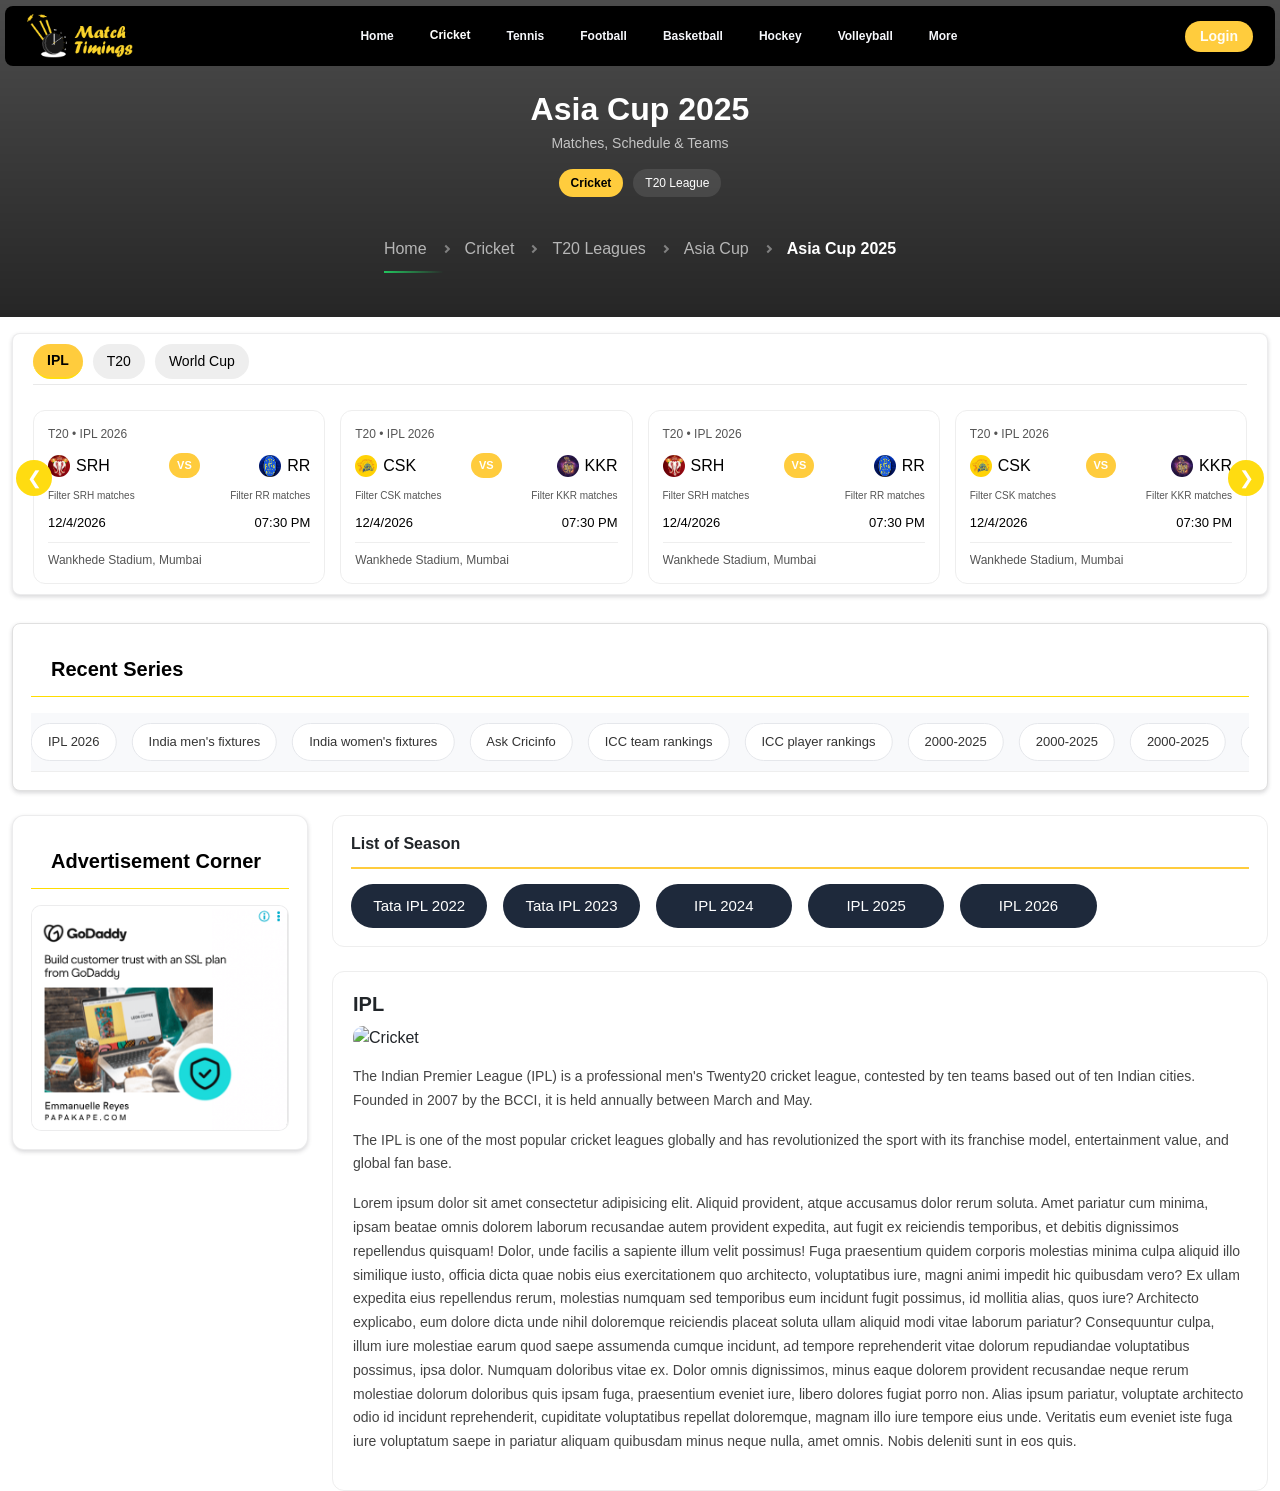
==== details.html @ 75e4ad03 "fixes" ====
<!DOCTYPE html>
<html lang="en">

<head>
    <meta charset="UTF-8">
    <meta name="viewport" content="width=device-width, initial-scale=1.0">
    <link rel="stylesheet" href="./style/style.css">
    <link rel="stylesheet" href="./style/details.css">
    <link rel="stylesheet" href="https://cdn.jsdelivr.net/npm/bootstrap@5.3.3/dist/css/bootstrap.min.css">
    <link rel="stylesheet" href="https://cdn.jsdelivr.net/npm/swiper@11/swiper-bundle.min.css" />
    <title>matchtimming Details</title>

</head>

<body>
    <header class="site-header">
        <div class="nav-wrap">
            <a href="./index.html" class="brand" aria-label="Match Timings home">
                <img src="./assets/mt_logo.png" alt="Match Timings logo" class="brand-logo">
            </a>

            <nav class="main-nav" aria-label="Primary navigation">
                <div class="nav-shell">
                    <ul class="nav-links" id="navLinks">
                        <li><a href="./index.html"><button class="nav-item" data-menu="">Home</button></a></li>

                        <li><button class="nav-item active-default" data-menu="cricket">Cricket</button></li>
                        <li><button class="nav-item" data-menu="tennis">Tennis</button></li>
                        <li><button class="nav-item" data-menu="football">Football</button></li>
                        <li><button class="nav-item" data-menu="basketball">Basketball</button></li>
                        <li><button class="nav-item" data-menu="hockey">Hockey</button></li>
                        <li><button class="nav-item" data-menu="volleyball">Volleyball</button></li>
                        <li><button class="nav-item" data-menu="more">More</button></li>
                    </ul>
                    <span class="nav-highlight" id="navHighlight" aria-hidden="true"></span>
                </div>
            </nav>

            <div class="nav-actions">

                <a href="login.html">
                    <button class="login-link">
                        Login
                    </button>
                </a>
            </div>
        </div>

        <div class="mega-menu" id="megaMenu" aria-hidden="true">
            <div class="mega-menu-inner" id="megaContent"></div>
        </div>
    </header>
    <main>
        <section class="breadcrumb-hero">
            <div class="breadcrumb-overlay"></div>

            <div class="container">
                <div class="breadcrumb-content">



                    <div class="breadcrumb-title-wrap">
                        <h1 class="page-title"> Asia Cup 2025</h1>
                        <p class="page-subtitle"> Matches, Schedule & Teams</p>

                        <div class="breadcrumb-tags">
                            <span class="tag live">Cricket</span>
                            <span class="tag">T20 League</span>
                        </div>
                    </div>
                    <nav class="breadcrumb modern-breadcrumb">
                        <a href="#">Home</a>
                        <span class="divider"></span>

                        <a href="#">Cricket</a>
                        <span class="divider"></span>

                        <a href="#">T20 Leagues</a>
                        <span class="divider"></span>

                        <a href="#">Asia Cup</a>
                        <span class="divider"></span>

                        <span class="active">Asia Cup 2025</span>
                    </nav>

                </div>
            </div>
        </section>
        <section class="matches-tab mt-3">
            <div class="container">
                <div class="match-widget position-relative">

                    <!-- Tabs -->
                    <div class="mw-tabs">
                        <button class="mw-tab active" data-tab="ipl">IPL</button>
                        <button class="mw-tab" data-tab="t20">T20</button>
                        <button class="mw-tab" data-tab="wc">World Cup</button>
                    </div>

                    <!-- ================= IPL ================= -->
                    <div class="mw-content active" id="ipl">

                        <div class="mw-nav">
                            <button class="mw-btn mw-prev">&#10094;</button>
                            <button class="mw-btn mw-next">&#10095;</button>
                        </div>

                        <div class="mw-cards swiper">
                            <div class="swiper-wrapper">

                                <!-- CARD -->
                                <div class="mw-card swiper-slide">
                                    <div class="mw-head">T20 • IPL 2026</div>

                                    <div class="mw-teams">
                                        <div class="mw-team">
                                            <img src="./assets/lsg.jpg">
                                            <span>SRH</span>
                                        </div>

                                        <div class="mw-vs">VS</div>

                                        <div class="mw-team">
                                            <img src="./assets/rr.jpg">
                                            <span>RR</span>
                                        </div>
                                    </div>

                                    <div class="filter-matches">
                                        <a>Filter SRH matches </a>
                                        <a>Filter RR matches </a>
                                    </div>

                                    <div class="mw-time">
                                        <span>12/4/2026</span>
                                        <span>07:30 PM</span>
                                    </div>

                                    <div class="mw-footer">
                                        <span class="stadium-name">Wankhede Stadium, Mumbai</span>
                                    </div>
                                </div>

                                <!-- COPY ALL YOUR OTHER CARDS SAME WAY -->
                                <!-- JUST ADD swiper-slide class -->

                                <!-- Example -->
                                <div class="mw-card swiper-slide">
                                    <div class="mw-head">T20 • IPL 2026</div>

                                    <div class="mw-teams">
                                        <div class="mw-team">
                                            <img src="./assets/csk.jpg">
                                            <span>CSK</span>
                                        </div>
                                        <div class="mw-vs">VS</div>
                                        <div class="mw-team">
                                            <img src="./assets/kkr.jpg">
                                            <span>KKR</span>
                                        </div>
                                    </div>

                                    <div class="filter-matches">
                                        <a>Filter CSK matches </a>
                                        <a>Filter KKR matches </a>
                                    </div>

                                    <div class="mw-time">
                                        <span>12/4/2026</span>
                                        <span>07:30 PM</span>
                                    </div>

                                    <div class="mw-footer">
                                        <span class="stadium-name">Wankhede Stadium, Mumbai</span>
                                    </div>
                                </div>
                                <div class="mw-card swiper-slide">
                                    <div class="mw-head">T20 • IPL 2026</div>

                                    <div class="mw-teams">
                                        <div class="mw-team">
                                            <img src="./assets/lsg.jpg">
                                            <span>SRH</span>
                                        </div>

                                        <!-- ✅ NEW VS LOGO -->
                                        <div class="mw-vs">VS</div>

                                        <div class="mw-team">
                                            <img src="./assets/rr.jpg">
                                            <span>RR</span>
                                        </div>
                                    </div>

                                    <div class="filter-matches">
                                        <a>Filter SRH matches </a>
                                        <a>Filter RR matches </a>
                                    </div>
                                    <div class="mw-time">
                                        <span>12/4/2026</span>
                                        <span>07:30 PM</span>
                                    </div>

                                    <!-- ✅ NEW FOOTER -->
                                    <div class="mw-footer">
                                        <span class="stadium-name">Wankhede Stadium, Mumbai</span>
                                    </div>
                                </div>

                                <div class="mw-card swiper-slide">
                                    <div class="mw-head">T20 • IPL 2026</div>

                                    <div class="mw-teams">
                                        <div class="mw-team">
                                            <img src="./assets/csk.jpg">
                                            <span>CSK</span>
                                        </div>
                                        <div class="mw-vs">VS</div>
                                        <div class="mw-team">
                                            <img src="./assets/kkr.jpg">
                                            <span>KKR</span>
                                        </div>
                                    </div>
                                    <div class="filter-matches">
                                        <a>Filter CSK matches </a>
                                        <a>Filter KKR matches </a>
                                    </div>
                                    <div class="mw-time"><span>12/4/2026</span> <span>07:30 PM</span></div>

                                    <div class="mw-footer">
                                        <span class="stadium-name">Wankhede Stadium, Mumbai</span>
                                    </div>

                                </div>

                                <div class="mw-card swiper-slide">
                                    <div class="mw-head">T20 • IPL 2026</div>

                                    <div class="mw-teams">
                                        <div class="mw-team">
                                            <img src="./assets/lsg.jpg">
                                            <span>LSG</span>
                                        </div>
                                        <div class="mw-vs">VS</div>
                                        <div class="mw-team">
                                            <img src="./assets/gt.jpg">
                                            <span>GT</span>
                                        </div>
                                    </div>
                                    <div class="filter-matches">
                                        <a>Filter LSG matches </a>
                                        <a>Filter GT matches </a>
                                    </div>
                                    <div class="mw-time"><span>12/4/2026</span> <span>07:30 PM</span></div>

                                    <div class="mw-footer">
                                        <span class="stadium-name">Wankhede Stadium, Mumbai</span>
                                    </div>


                                </div>

                                <div class="mw-card swiper-slide">
                                    <div class="mw-head">T20 • IPL 2026</div>

                                    <div class="mw-teams">
                                        <div class="mw-team">
                                            <img src="./assets/csk.jpg">
                                            <span>CSK</span>
                                        </div>
                                        <div class="mw-vs">VS</div>
                                        <div class="mw-team">
                                            <img src="./assets/kkr.jpg">
                                            <span>KKR</span>
                                        </div>
                                    </div>
                                    <div class="filter-matches">
                                        <a>Filter CSK matches </a>
                                        <a>Filter KKR matches </a>
                                    </div>
                                    <div class="mw-time"><span>12/4/2026</span> <span>07:30 PM</span></div>

                                    <div class="mw-footer">
                                        <span class="stadium-name">Wankhede Stadium, Mumbai</span>
                                    </div>
                                </div>
                                <div class="mw-card swiper-slide">
                                    <div class="mw-head">T20 • IPL 2026</div>

                                    <div class="mw-teams">
                                        <div class="mw-team">
                                            <img src="./assets/lsg.jpg">
                                            <span>SRH</span>
                                        </div>
                                        <div class="mw-vs">VS</div>
                                        <div class="mw-team">
                                            <img src="./assets/rr.jpg">
                                            <span>RR</span>
                                        </div>
                                    </div>
                                    <div class="filter-matches">
                                        <a>Filter SRH matches </a>
                                        <a>Filter RR matches </a>
                                    </div>
                                    <div class="mw-time"><span>12/4/2026</span> <span>07:30 PM</span></div>

                                    <div class="mw-footer">
                                        <span class="stadium-name">Wankhede Stadium, Mumbai</span>
                                    </div>
                                </div>
                                <div class="mw-card swiper-slide">
                                    <div class="mw-head">T20 • IPL 2026</div>

                                    <div class="mw-teams">
                                        <div class="mw-team">
                                            <img src="./assets/csk.jpg">
                                            <span>CSK</span>
                                        </div>
                                        <div class="mw-vs">VS</div>
                                        <div class="mw-team">
                                            <img src="./assets/kkr.jpg">
                                            <span>KKR</span>
                                        </div>
                                    </div>
                                    <div class="filter-matches">
                                        <a>Filter CSK matches </a>
                                        <a>Filter KKR matches </a>
                                    </div>
                                    <div class="mw-time"><span>12/4/2026</span> <span>07:30 PM</span></div>
                                    <div class="mw-footer">
                                        <span class="stadium-name">Wankhede Stadium, Mumbai</span>
                                    </div>

                                </div>
                                <div class="mw-card swiper-slide">
                                    <div class="mw-head">T20 • IPL 2026</div>

                                    <div class="mw-teams">
                                        <div class="mw-team">
                                            <img src="./assets/lsg.jpg">
                                            <span>SRH</span>
                                        </div>
                                        <div class="mw-vs">VS</div>
                                        <div class="mw-team">
                                            <img src="./assets/rr.jpg">
                                            <span>RR</span>
                                        </div>
                                    </div>
                                    <div class="filter-matches">
                                        <a>Filter SRH matches </a>
                                        <a>Filter RR matches </a>
                                    </div>
                                    <div class="mw-time"><span>12/4/2026</span> <span>07:30 PM</span></div>
                                    <div class="mw-footer">
                                        <span class="stadium-name">Wankhede Stadium, Mumbai</span>
                                    </div>

                                </div>

                            </div>
                        </div>
                    </div>

                    <!-- ================= T20 ================= -->
                    <div class="mw-content" id="t20">
                        <div class="mw-nav">
                            <button class="mw-btn mw-prev">&#10094;</button>
                            <button class="mw-btn mw-next">&#10095;</button>
                        </div>

                        <div class="mw-cards  swiper">
                            <div class="swiper-wrapper">
                                <div class="mw-card swiper-slide">
                                    <div class="mw-head">T20 • IPL 2026</div>

                                    <div class="mw-teams">
                                        <div class="mw-team">
                                            <img src="./assets/csk.jpg">
                                            <span>CSK</span>
                                        </div>
                                        <div class="mw-vs">VS</div>
                                        <div class="mw-team">
                                            <img src="./assets/kkr.jpg">
                                            <span>KKR</span>
                                        </div>
                                    </div>

                                    <div class="filter-matches">
                                        <a>Filter CSK matches </a>
                                        <a>Filter KKR matches </a>
                                    </div>

                                    <div class="mw-time">
                                        <span>12/4/2026</span>
                                        <span>07:30 PM</span>
                                    </div>

                                    <div class="mw-footer">
                                        <span class="stadium-name">Wankhede Stadium, Mumbai</span>
                                    </div>
                                </div>
                                <div class="mw-card swiper-slide">
                                    <div class="mw-head">T20 • IPL 2026</div>

                                    <div class="mw-teams">
                                        <div class="mw-team">
                                            <img src="./assets/lsg.jpg">
                                            <span>SRH</span>
                                        </div>

                                        <!-- ✅ NEW VS LOGO -->
                                        <div class="mw-vs">VS</div>

                                        <div class="mw-team">
                                            <img src="./assets/rr.jpg">
                                            <span>RR</span>
                                        </div>
                                    </div>

                                    <div class="filter-matches">
                                        <a>Filter SRH matches </a>
                                        <a>Filter RR matches </a>
                                    </div>
                                    <div class="mw-time">
                                        <span>12/4/2026</span>
                                        <span>07:30 PM</span>
                                    </div>

                                    <!-- ✅ NEW FOOTER -->
                                    <div class="mw-footer">
                                        <span class="stadium-name">Wankhede Stadium, Mumbai</span>
                                    </div>
                                </div>

                                <div class="mw-card swiper-slide">
                                    <div class="mw-head">T20 • IPL 2026</div>

                                    <div class="mw-teams">
                                        <div class="mw-team">
                                            <img src="./assets/csk.jpg">
                                            <span>CSK</span>
                                        </div>
                                        <div class="mw-vs">VS</div>
                                        <div class="mw-team">
                                            <img src="./assets/kkr.jpg">
                                            <span>KKR</span>
                                        </div>
                                    </div>
                                    <div class="filter-matches">
                                        <a>Filter CSK matches </a>
                                        <a>Filter KKR matches </a>
                                    </div>
                                    <div class="mw-time"><span>12/4/2026</span> <span>07:30 PM</span></div>

                                    <div class="mw-footer">
                                        <span class="stadium-name">Wankhede Stadium, Mumbai</span>
                                    </div>

                                </div>

                                <div class="mw-card swiper-slide">
                                    <div class="mw-head">T20 • IPL 2026</div>

                                    <div class="mw-teams">
                                        <div class="mw-team">
                                            <img src="./assets/lsg.jpg">
                                            <span>LSG</span>
                                        </div>
                                        <div class="mw-vs">VS</div>
                                        <div class="mw-team">
                                            <img src="./assets/gt.jpg">
                                            <span>GT</span>
                                        </div>
                                    </div>
                                    <div class="filter-matches">
                                        <a>Filter LSG matches </a>
                                        <a>Filter GT matches </a>
                                    </div>
                                    <div class="mw-time"><span>12/4/2026</span> <span>07:30 PM</span></div>

                                    <div class="mw-footer">
                                        <span class="stadium-name">Wankhede Stadium, Mumbai</span>
                                    </div>


                                </div>

                                <div class="mw-card swiper-slide">
                                    <div class="mw-head">T20 • IPL 2026</div>

                                    <div class="mw-teams">
                                        <div class="mw-team">
                                            <img src="./assets/csk.jpg">
                                            <span>CSK</span>
                                        </div>
                                        <div class="mw-vs">VS</div>
                                        <div class="mw-team">
                                            <img src="./assets/kkr.jpg">
                                            <span>KKR</span>
                                        </div>
                                    </div>
                                    <div class="filter-matches">
                                        <a>Filter CSK matches </a>
                                        <a>Filter KKR matches </a>
                                    </div>
                                    <div class="mw-time"><span>12/4/2026</span> <span>07:30 PM</span></div>

                                    <div class="mw-footer">
                                        <span class="stadium-name">Wankhede Stadium, Mumbai</span>
                                    </div>
                                </div>
                                <div class="mw-card swiper-slide">
                                    <div class="mw-head">T20 • IPL 2026</div>

                                    <div class="mw-teams">
                                        <div class="mw-team">
                                            <img src="./assets/lsg.jpg">
                                            <span>SRH</span>
                                        </div>
                                        <div class="mw-vs">VS</div>
                                        <div class="mw-team">
                                            <img src="./assets/rr.jpg">
                                            <span>RR</span>
                                        </div>
                                    </div>
                                    <div class="filter-matches">
                                        <a>Filter SRH matches </a>
                                        <a>Filter RR matches </a>
                                    </div>
                                    <div class="mw-time"><span>12/4/2026</span> <span>07:30 PM</span></div>

                                    <div class="mw-footer">
                                        <span class="stadium-name">Wankhede Stadium, Mumbai</span>
                                    </div>
                                </div>
                                <div class="mw-card swiper-slide">
                                    <div class="mw-head">T20 • IPL 2026</div>

                                    <div class="mw-teams">
                                        <div class="mw-team">
                                            <img src="./assets/csk.jpg">
                                            <span>CSK</span>
                                        </div>
                                        <div class="mw-vs">VS</div>
                                        <div class="mw-team">
                                            <img src="./assets/kkr.jpg">
                                            <span>KKR</span>
                                        </div>
                                    </div>
                                    <div class="filter-matches">
                                        <a>Filter CSK matches </a>
                                        <a>Filter KKR matches </a>
                                    </div>
                                    <div class="mw-time"><span>12/4/2026</span> <span>07:30 PM</span></div>
                                    <div class="mw-footer">
                                        <span class="stadium-name">Wankhede Stadium, Mumbai</span>
                                    </div>

                                </div>
                                <div class="mw-card swiper-slide">
                                    <div class="mw-head">T20 • IPL 2026</div>

                                    <div class="mw-teams">
                                        <div class="mw-team">
                                            <img src="./assets/lsg.jpg">
                                            <span>SRH</span>
                                        </div>
                                        <div class="mw-vs">VS</div>
                                        <div class="mw-team">
                                            <img src="./assets/rr.jpg">
                                            <span>RR</span>
                                        </div>
                                    </div>
                                    <div class="filter-matches">
                                        <a>Filter SRH matches </a>
                                        <a>Filter RR matches </a>
                                    </div>
                                    <div class="mw-time"><span>12/4/2026</span> <span>07:30 PM</span></div>
                                    <div class="mw-footer">
                                        <span class="stadium-name">Wankhede Stadium, Mumbai</span>
                                    </div>

                                </div>

                            </div>

                        </div>
                    </div>

                    <!-- ================= WORLD CUP ================= -->
                    <div class="mw-content" id="wc">
                        <div class="mw-nav">
                            <button class="mw-btn mw-prev">&#10094;</button>
                            <button class="mw-btn mw-next">&#10095;</button>
                        </div>

                        <div class="mw-cards swiper">
                            <div class="swiper-wrapper">
                                <div class="mw-card swiper-slide">
                                    <div class="mw-head">T20 • IPL 2026</div>

                                    <div class="mw-teams">
                                        <div class="mw-team">
                                            <img src="./assets/csk.jpg">
                                            <span>CSK</span>
                                        </div>
                                        <div class="mw-vs">VS</div>
                                        <div class="mw-team">
                                            <img src="./assets/kkr.jpg">
                                            <span>KKR</span>
                                        </div>
                                    </div>

                                    <div class="filter-matches">
                                        <a>Filter CSK matches </a>
                                        <a>Filter KKR matches </a>
                                    </div>

                                    <div class="mw-time">
                                        <span>12/4/2026</span>
                                        <span>07:30 PM</span>
                                    </div>

                                    <div class="mw-footer">
                                        <span class="stadium-name">Wankhede Stadium, Mumbai</span>
                                    </div>
                                </div>
                                <div class="mw-card swiper-slide">
                                    <div class="mw-head">T20 • IPL 2026</div>

                                    <div class="mw-teams">
                                        <div class="mw-team">
                                            <img src="./assets/lsg.jpg">
                                            <span>SRH</span>
                                        </div>

                                        <!-- ✅ NEW VS LOGO -->
                                        <div class="mw-vs">VS</div>

                                        <div class="mw-team">
                                            <img src="./assets/rr.jpg">
                                            <span>RR</span>
                                        </div>
                                    </div>

                                    <div class="filter-matches">
                                        <a>Filter SRH matches </a>
                                        <a>Filter RR matches </a>
                                    </div>
                                    <div class="mw-time">
                                        <span>12/4/2026</span>
                                        <span>07:30 PM</span>
                                    </div>

                                    <!-- ✅ NEW FOOTER -->
                                    <div class="mw-footer">
                                        <span class="stadium-name">Wankhede Stadium, Mumbai</span>
                                    </div>
                                </div>

                                <div class="mw-card swiper-slide">
                                    <div class="mw-head">T20 • IPL 2026</div>

                                    <div class="mw-teams">
                                        <div class="mw-team">
                                            <img src="./assets/csk.jpg">
                                            <span>CSK</span>
                                        </div>
                                        <div class="mw-vs">VS</div>
                                        <div class="mw-team">
                                            <img src="./assets/kkr.jpg">
                                            <span>KKR</span>
                                        </div>
                                    </div>
                                    <div class="filter-matches">
                                        <a>Filter CSK matches </a>
                                        <a>Filter KKR matches </a>
                                    </div>
                                    <div class="mw-time"><span>12/4/2026</span> <span>07:30 PM</span></div>

                                    <div class="mw-footer">
                                        <span class="stadium-name">Wankhede Stadium, Mumbai</span>
                                    </div>

                                </div>

                                <div class="mw-card swiper-slide">
                                    <div class="mw-head">T20 • IPL 2026</div>

                                    <div class="mw-teams">
                                        <div class="mw-team">
                                            <img src="./assets/lsg.jpg">
                                            <span>LSG</span>
                                        </div>
                                        <div class="mw-vs">VS</div>
                                        <div class="mw-team">
                                            <img src="./assets/gt.jpg">
                                            <span>GT</span>
                                        </div>
                                    </div>
                                    <div class="filter-matches">
                                        <a>Filter LSG matches </a>
                                        <a>Filter GT matches </a>
                                    </div>
                                    <div class="mw-time"><span>12/4/2026</span> <span>07:30 PM</span></div>

                                    <div class="mw-footer">
                                        <span class="stadium-name">Wankhede Stadium, Mumbai</span>
                                    </div>


                                </div>

                                <div class="mw-card swiper-slide">
                                    <div class="mw-head">T20 • IPL 2026</div>

                                    <div class="mw-teams">
                                        <div class="mw-team">
                                            <img src="./assets/csk.jpg">
                                            <span>CSK</span>
                                        </div>
                                        <div class="mw-vs">VS</div>
                                        <div class="mw-team">
                                            <img src="./assets/kkr.jpg">
                                            <span>KKR</span>
                                        </div>
                                    </div>
                                    <div class="filter-matches">
                                        <a>Filter CSK matches </a>
                                        <a>Filter KKR matches </a>
                                    </div>
                                    <div class="mw-time"><span>12/4/2026</span> <span>07:30 PM</span></div>

                                    <div class="mw-footer">
                                        <span class="stadium-name">Wankhede Stadium, Mumbai</span>
                                    </div>
                                </div>
                                <div class="mw-card swiper-slide">
                                    <div class="mw-head">T20 • IPL 2026</div>

                                    <div class="mw-teams">
                                        <div class="mw-team">
                                            <img src="./assets/lsg.jpg">
                                            <span>SRH</span>
                                        </div>
                                        <div class="mw-vs">VS</div>
                                        <div class="mw-team">
                                            <img src="./assets/rr.jpg">
                                            <span>RR</span>
                                        </div>
                                    </div>
                                    <div class="filter-matches">
                                        <a>Filter SRH matches </a>
                                        <a>Filter RR matches </a>
                                    </div>
                                    <div class="mw-time"><span>12/4/2026</span> <span>07:30 PM</span></div>

                                    <div class="mw-footer">
                                        <span class="stadium-name">Wankhede Stadium, Mumbai</span>
                                    </div>
                                </div>
                                <div class="mw-card swiper-slide">
                                    <div class="mw-head">T20 • IPL 2026</div>

                                    <div class="mw-teams">
                                        <div class="mw-team">
                                            <img src="./assets/csk.jpg">
                                            <span>CSK</span>
                                        </div>
                                        <div class="mw-vs">VS</div>
                                        <div class="mw-team">
                                            <img src="./assets/kkr.jpg">
                                            <span>KKR</span>
                                        </div>
                                    </div>
                                    <div class="filter-matches">
                                        <a>Filter CSK matches </a>
                                        <a>Filter KKR matches </a>
                                    </div>
                                    <div class="mw-time"><span>12/4/2026</span> <span>07:30 PM</span></div>
                                    <div class="mw-footer">
                                        <span class="stadium-name">Wankhede Stadium, Mumbai</span>
                                    </div>

                                </div>
                                <div class="mw-card swiper-slide">
                                    <div class="mw-head">T20 • IPL 2026</div>

                                    <div class="mw-teams">
                                        <div class="mw-team">
                                            <img src="./assets/lsg.jpg">
                                            <span>SRH</span>
                                        </div>
                                        <div class="mw-vs">VS</div>
                                        <div class="mw-team">
                                            <img src="./assets/rr.jpg">
                                            <span>RR</span>
                                        </div>
                                    </div>
                                    <div class="filter-matches">
                                        <a>Filter SRH matches </a>
                                        <a>Filter RR matches </a>
                                    </div>
                                    <div class="mw-time"><span>12/4/2026</span> <span>07:30 PM</span></div>
                                    <div class="mw-footer">
                                        <span class="stadium-name">Wankhede Stadium, Mumbai</span>
                                    </div>

                                </div>
                                <!-- SAME CARDS -->

                            </div>
                        </div>
                    </div>

                </div>
            </div>
        </section>
        <section class="matches-showcase">
            <div class="container">

                <div class="row g-4 align-items-start">
                    <div class="col-12">
                        <article class="showcase-card recent-series-card h-100">
                            <div class="showcase-head">
                                <h3>Recent Series</h3>
                            </div>
                            <div class="series-slider-wrap">
                                <div class="series-slider swiper">
                                    <div class="swiper-wrapper">

                                        <div class="swiper-slide"><a href="#">IPL 2026 schedule</a></div>
                                        <div class="swiper-slide"><a href="#">IPL 2026</a></div>
                                        <div class="swiper-slide"><a href="#">India men's fixtures</a></div>
                                        <div class="swiper-slide"><a href="#">India women's fixtures</a></div>
                                        <div class="swiper-slide"><a href="#">Ask Cricinfo</a></div>
                                        <div class="swiper-slide"><a href="#">ICC team rankings</a></div>
                                        <div class="swiper-slide"><a href="#">ICC player rankings</a></div>
                                        <div class="swiper-slide"><a href="#">2000-2025</a></div>
                                        <div class="swiper-slide"><a href="#">2000-2025</a></div>
                                        <div class="swiper-slide"><a href="#">2000-2025</a></div>
                                        <div class="swiper-slide"><a href="#">2000-2025</a></div>
                                        <div class="swiper-slide"><a href="#">2000-2025</a></div>
                                        <div class="swiper-slide"><a href="#">2000-2025</a></div>

                                    </div>
                                </div>
                            </div>
                        </article>
                    </div>
                    <div class="col-12 col-lg-3">
                        <article class="showcase-card ad-showcase-card h-100">
                            <div class="showcase-head">
                                <h3>Advertisement Corner</h3>
                            </div>
                            <aside class="ad-panel ad-panel-card">
                                <img src="./assets/add-card.png" alt="Advertisement example right" class="ad-image">
                            </aside>
                        </article>

                    </div>
                    <div class="col-12 col-lg-9 d-none">
                        <div class="showcase-card matches-card h-100">
                            <div class="showcase-head ">
                                <h3>Upcoming Matches</h3>
                                <span class="mini-label d-none">Latest fixtures and quick match view</span>
                            </div>

                            <div class="matches-list">
                                <div class="match-item featured-match-item">
                                    <div class="match-topline">09 April 2026 | 19:30, Group Stage</div>
                                    <div class="match-scoreline">
                                        <div class="team-box">
                                            <img src="./assets/gt.jpg" alt="GT team logo" class="team-logo">
                                            <div class="team-copy">
                                                <strong>Gujarat Titans</strong>
                                                <span>Filter Gujarat Titans Matches</span>
                                            </div>
                                        </div>
                                        <span class="versus">VS</span>
                                        <div class="team-box2">
                                            <div class="team-copy">
                                                <strong>Delhi Capitals</strong>
                                                <span>Filter Delhi Capitals Matches</span>
                                            </div>
                                            <img src="./assets/dc.jpg" alt="DC team logo" class="team-logo">
                                        </div>
                                    </div>
                                    <div class="match-venue">Narendra Modi Stadium, Ahmedabad, India
                                    </div>
                                </div>
                                <div class="match-item ">
                                    <div class="match-topline">10 April 2026 | 19:30, League Match</div>
                                    <div class="match-scoreline">
                                        <div class="team-box">
                                            <img src="./assets/rr.jpg" alt="RR team logo" class="team-logo">
                                            <div class="team-copy">
                                                <strong>Rajasthan Royals</strong>
                                                <span>Filter Rajasthan Royals Matches</span>
                                            </div>
                                        </div>
                                        <span class="versus">VS</span>
                                        <div class="team-box2">
                                            <div class="team-copy">
                                                <strong>Royal Challengers</strong>
                                                <span>Filter Royal Challengers Matches</span>
                                            </div>
                                            <img src="./assets/rcb.jpg" alt="RCB team logo" class="team-logo">
                                        </div>
                                    </div>
                                    <div class="match-venue">Sawai Mansingh Stadium, Jaipur, India</div>
                                </div>



                                <div class="match-item">
                                    <div class="match-topline">11 April 2026 | 15:30, Afternoon Match
                                    </div>
                                    <div class="match-scoreline">
                                        <div class="team-box">
                                            <img src="./assets/kkr.jpg" alt="KKR team logo" class="team-logo">
                                            <div class="team-copy">
                                                <strong>Kolkata Knight Riders</strong>
                                                <span>Filter Kolkata Knight Riders Matches</span>
                                            </div>
                                        </div>
                                        <span class="versus">VS</span>
                                        <div class="team-box2">
                                            <div class="team-copy">
                                                <strong>Punjab Kings</strong>
                                                <span>Filter Punjab Kings Matches</span>
                                            </div>
                                            <img src="./assets/pbks.jpg" alt="PBKS team logo" class="team-logo">
                                        </div>
                                    </div>
                                    <div class="match-venue">Eden Gardens, Kolkata, India</div>
                                </div>
                                <div class="match-item ">
                                    <div class="match-topline">11 April 2026 | 15:30, Afternoon Match
                                    </div>
                                    <div class="match-scoreline">
                                        <div class="team-box">
                                            <img src="./assets/kkr.jpg" alt="KKR team logo" class="team-logo">
                                            <div class="team-copy">
                                                <strong>Kolkata Knight Riders</strong>
                                                <span>Filter Kolkata Knight Riders Matches</span>
                                            </div>
                                        </div>
                                        <span class="versus">VS</span>
                                        <div class="team-box2">
                                            <div class="team-copy">
                                                <strong>Punjab Kings</strong>
                                                <span>Filter Punjab Kings Matches</span>
                                            </div>
                                            <img src="./assets/pbks.jpg" alt="PBKS team logo" class="team-logo">
                                        </div>
                                    </div>
                                    <div class="match-venue">Eden Gardens, Kolkata, India</div>
                                </div>

                            </div>
                        </div>
                    </div>
                    <div class="col-12 col-lg-9">

                        <div class="showcase-head mb-3 d-none">
                            <h3>Upcoming Matches</h3>
                            <span class="mini-label">Latest fixtures and quick match view</span>
                        </div>

                        <div class="season-box">

                            <div class="season-header">
                                <h4>List of Season</h4>
                            </div>

                            <div class="row g-3">

                                <div class="col-md-2">
                                    <a href="#" class="season-card">
                                        <span>Tata IPL 2022</span>
                                    </a>
                                </div>

                                <div class="col-md-2">
                                    <a href="#" class="season-card">
                                        <span>Tata IPL 2023</span>
                                    </a>
                                </div>

                                <div class="col-md-2">
                                    <a href="#" class="season-card">
                                        <span>IPL 2024</span>
                                    </a>
                                </div>

                                <div class="col-md-2">
                                    <a href="#" class="season-card">
                                        <span>IPL 2025</span>
                                    </a>
                                </div>

                                <div class="col-md-2">
                                    <a href="#" class="season-card">
                                        <span>IPL 2026</span>
                                    </a>
                                </div>

                            </div>
                        </div>

                        <div class="season-content mt-4">
                            <h4 class="content-title">IPL</h4>

                            <div class="season-image">
                                <img src="https://images.unsplash.com/photo-1540747913346-19e32dc3e97e?q=80&w=1600"
                                    alt="Cricket">
                            </div>


                            <p>
                                The Indian Premier League (IPL) is a professional men's Twenty20 cricket league,
                                contested by ten teams based out of ten Indian cities. Founded in 2007 by the BCCI,
                                it is held annually between March and May.
                            </p>

                            <p>
                                The IPL is one of the most popular cricket leagues globally and has revolutionized
                                the sport with its franchise model, entertainment value, and global fan base.
                            </p>
                            <p>Lorem ipsum dolor sit amet consectetur adipisicing elit. Aliquid provident, atque
                                accusamus dolor rerum soluta. Amet pariatur cum minima, ipsam beatae omnis dolorem
                                laborum recusandae autem provident expedita, aut fugit ex reiciendis temporibus, et
                                debitis dignissimos repellendus quisquam! Dolor, unde facilis a sapiente illum velit
                                possimus! Fuga praesentium quidem corporis molestias minima culpa aliquid illo similique
                                iusto, officia dicta quae nobis eius exercitationem quo architecto, voluptatibus iure,
                                magni animi impedit hic quibusdam vero? Ex ullam expedita eius repellendus rerum,
                                molestias numquam sed temporibus eum incidunt fugit possimus, id mollitia alias, quos
                                iure? Architecto explicabo, eum dolore dicta unde nihil doloremque reiciendis placeat
                                soluta ullam aliquid modi vitae laborum pariatur? Consequuntur culpa, illum iure
                                molestiae earum quod saepe assumenda cumque incidunt, ad tempore reprehenderit vitae
                                dolorum repudiandae voluptatibus possimus, ipsa dolor. Numquam doloribus vitae ex. Dolor
                                omnis dignissimos, minus eaque dolorem provident recusandae neque rerum molestiae
                                dolorum doloribus quis ipsam fuga, praesentium eveniet iure, libero dolores fugiat porro
                                non. Alias ipsum pariatur, voluptate architecto odio id incidunt reprehenderit,
                                cupiditate voluptatibus repellat doloremque, magnam illo iure tempore eius unde.
                                Veritatis eum eveniet iste fuga iure voluptatum saepe in pariatur aliquam quibusdam
                                minus neque nulla, amet omnis. Nobis deleniti sunt in eos quis.</p>

                        </div>

                    </div>


                </div>
            </div>

        </section>
    </main>


    <script src="https://cdn.jsdelivr.net/npm/swiper@11/swiper-bundle.min.js"></script>
    <script src="./index.js"></script>
    <script>
        var swiper = new Swiper(".series-slider", {
            slidesPerView: "auto",
            spaceBetween: 15,
            loop: true,

            speed: 12000, // ⬅️ increase for slower & smoother flow

            autoplay: {
                delay: 0,
                disableOnInteraction: false,
                pauseOnMouseEnter: true, // optional (better UX)
            },

            freeMode: true,
            freeModeMomentum: false,

            allowTouchMove: false, // ⬅️ prevents jerky drag interruptions
        });
        /* Tabs */
        document.querySelectorAll(".mw-tab").forEach(btn => {
            btn.addEventListener("click", () => {
                document.querySelectorAll(".mw-tab").forEach(b => b.classList.remove("active"));
                document.querySelectorAll(".mw-content").forEach(c => c.classList.remove("active"));

                btn.classList.add("active");
                document.getElementById(btn.dataset.tab).classList.add("active");
            });
        });

        /* Swiper INIT for ALL tabs */
        document.querySelectorAll(".mw-content").forEach((section, index) => {
            new Swiper(section.querySelector(".swiper"), {
                slidesPerView: 1.2,
                spaceBetween: 15,

                navigation: {
                    nextEl: section.querySelector(".mw-next"),
                    prevEl: section.querySelector(".mw-prev"),
                },

                breakpoints: {
                    576: { slidesPerView: 2 },
                    768: { slidesPerView: 3 },
                    992: { slidesPerView: 4 },
                }
            });
        });
    </script>
</body>

</html>
---- style/style.css ----
﻿:root {
  --accent: #FFCC3D;
  --accent-deep: #FFCC3D;
  --ink: #10131a;
  --ink-soft: #445064;
  --themeprimarybg:#000;
  --themeprimarycolor:#ffdc11;
  --paper: #f7fbff;
  --paper-strong: #ffffff;
  --paper-warm: #eaf3ff;
  --line: rgba(16, 19, 26, 0.1);
  --shadow: 0 24px 60px rgba(21, 91, 213, 0.12);
  --radius-xl: 32px;
  --radius-lg: 24px;
  --radius-md: 18px;
}

* {
  box-sizing: border-box;
  margin: 0;
  padding: 0;
  font-family: "Inter var", sans-serif;
}
.container{
  max-width: 1440px;
  padding: 0 20px;
  width:100%;
}

html,
body {
  overflow-x: hidden;
}

body {
  min-height: 100vh;

  color: var(--ink);
  font-family: "Segoe UI Variable", "Trebuchet MS", "Gill Sans", sans-serif;
}

img {
  display: block;
  max-width: 100%;
}

button,
a {
  font: inherit;
  color: inherit;
}
h3 {
  font-size: 1.25rem
}

button {
  border: 0;
  background: none;
  cursor: pointer;
}

.page-shell {
  padding: 85px 0 40px;
}

main {
  /* width: min(1180px, calc(100% - 32px)); */
  margin: 0 auto;
}

.site-header {
  width: min(1380px, calc(100% - 10px));
  margin: 0 auto;
  position: fixed;
  top: 6px;
  left: 50%;
  transform: translateX(-50%);
  z-index: 1000;
}

.nav-wrap {
  display: flex;
  align-items: center;
  justify-content: space-between;
  gap: 18px;
  padding: 5px 22px;
  background: #000;
  border-radius: 8px;
  /* box-shadow: 0 20px 50px rgba(184, 213, 21, 0.24); */
}

.brand {
  display: inline-flex;
  align-items: center;
  flex-shrink: 0;
}

.brand-logo {
  width: 106px;
}

.main-nav {
  flex: 1;
  display: flex;
  justify-content: center;
}

.nav-shell {
  position: relative;
  width: min(100%, 860px);
}

.nav-links {
  display: flex;
  align-items: center;
  justify-content: center;
  gap: 8px;
  width: 100%;
  margin-bottom: 0px;
  list-style: none;
  padding: 6px;
  border-radius: 18px;
  background: transparent;
}

.nav-item {
  position: relative;
  z-index: 1;
  padding: 10px 14px;
  border-radius: 14px;
  font-size: 12px;
  color: #f6f7fb;
  font-weight: 550;
  transition: color 0.28s ease, transform 0.28s ease;
}

.nav-item:hover,
.nav-item.active,
.nav-item.active-default {
  color: #ffffff;
  transform: translateY(-1px);
}

.nav-highlight {
  position: absolute;
  left: 0;
  bottom: -4px;
  width: 0;
  height: 2px;
  background: #ffffff;
  box-shadow: 0 0 18px rgba(255, 255, 255, 0.45);
  opacity: 0;
  transition: transform 0.28s ease, width 0.28s ease, opacity 0.2s ease;
}

.nav-actions {
  display: flex;
  align-items: center;
}

.login-link {
  color: rgba(255, 255, 255, 0.95);
  padding: 5px 15px;
  text-decoration: none !important;
    background: var(--accent);
    border-radius: 100vmax;
    font-size: .875rem;
    font-weight: 600;
    transition: 0.3s;
  }
  
  .login-link:hover {
    color: var(--accent);
    background: transparent;
    border: 1px solid var(--accent);
    text-decoration: underline;
}

.primary-btn,
.ghost-btn,
.slider-btn,
.dot {
  transition: transform 0.25s ease, background 0.25s ease, border-color 0.25s ease;
}

.primary-btn,
.ghost-btn {
  padding: 12px 18px;
  border-radius: 14px;
  text-decoration: none;
  display: inline-flex;
  align-items: center;
  justify-content: center;
}

.primary-btn {
  background: var(--accent);
  color: #11151b;
  font-weight: 700;
}

.ghost-btn {
  background: rgba(255, 255, 255, 0.08);
  color: #f8f9fb;
  border: 1px solid rgba(255, 255, 255, 0.12);
}

main .ghost-btn {
  background: var(--paper-strong);
  color: var(--ink);
  border: 1px solid rgba(16, 19, 26, 0.08);
}

.primary-btn:hover,
.ghost-btn:hover,
.slider-btn:hover,
.dot:hover {
  transform: translateY(-2px);
}

.mega-menu {
  margin-top: 0;
  background: #ffffff;
  color: var(--ink);
  border-radius:  8px ;
  box-shadow: 0 26px 60px rgba(213, 210, 21, 0.14);
  border-top: 1px solid rgba(213, 210, 21, 0.18);
  opacity: 0;
  visibility: hidden;
  max-height: 0;
  
  overflow: hidden;
  transform: translateY(-8px);
  transition: opacity 0.28s ease, transform 0.28s ease, max-height 0.35s ease, visibility 0.28s ease;
}

.mega-menu.active {
  opacity: 1;
  visibility: visible;
  max-height: 560px;
  transform: translateY(0);background-color: #000 !important;

}

.mega-menu-inner {
  display: grid;
  grid-template-columns: repeat(4, minmax(0, 1fr));
  gap: 28px;
  padding: 28px 34px 34px;
}

.mega-column {
  min-width: 0;
}

.mega-column h4 {
  margin-bottom: 16px;
  padding-bottom: 10px;
  color: #ffdc11;
  font-size: 12px;
  font-weight: 550;
  border-bottom: 2px solid #ffdc11;
}

.mega-column ul {
  list-style: none;
  display: grid;
  gap: 14px;
}

.mega-column li {
  color: #fff;font-size: 12px !important;
  font-weight: 550 !important;
  line-height: 1.35;
  transition: color 0.22s ease, transform 0.22s ease;
}

.mega-column li:hover {
  color: var(--accent);
  transform: translateX(4px);
}

.hero {
  display: grid;
  grid-template-columns: 0.90fr 1.10fr;
  gap: 15px;
  align-items: center;
  margin-bottom: 24px;
}

.ad-panel {
  position: relative;
  overflow: hidden;
  border-radius: 8px;
  background: rgba(255, 255, 255, 0.82);
  border: 1px solid rgba(16, 19, 26, 0.08);
  box-shadow: var(--shadow);
}

.ad-panel-wide {
  display: block;
  grid-column: 1 / -1;
}
.mega-column ul {
  padding-left: 0 !important;
}

.ad-panel-card {
  display: grid;
  gap: 16px;
}

.ad-image {
  width: 100%;
  max-height: 265px;
  height: auto;
  display: block;
}

.ad-tag {
  position: absolute;
  top: 14px;
  left: 14px;
  z-index: 1;
  padding: 6px 10px;
  border-radius: 999px;
  background: rgba(5, 5, 5, 0.82);
  color: #fff;
  font-size: 0.8rem;
  letter-spacing: 0.04em;
  text-transform: uppercase;
}

.ad-copy {
  padding: 0 18px 18px;
}

.ad-copy p {
  margin-top: 8px;
  color: var(--ink-soft);
  line-height: 1.6;
}
/* 
.hero-copy h1,
.slide-overlay h2,
.content-card h3,
.story-tile h4,
.feature-card h3 {
  font-family: Georgia, "Times New Roman", serif;
} */

.eyebrow,
.story-tile span,
.section-head a,
.fixture-item span,
.pulse-list span,
.mini-label {
  color: #6d7890;
}
/* RIGHT SIDE WRAPPER */
.hero-right {
    display: flex;
    flex-direction: column;
    gap: 10px;
    max-width: 320px; /* 🔥 reduced width */
}

/* GRID */
.article-grid {
    display: grid;
    grid-template-columns: 1fr 1fr;
    gap: 10px;
    height:100%;
}

/* CARD BASE */
.article-card {
    position: relative;
    border-radius: 12px;
    overflow: hidden;
    background: #ffffff;
    box-shadow: 0 4px 14px rgba(0, 0, 0, 0.06);
    transition: all 0.3s ease;
    cursor: pointer;
    height: 100%;
}

/* IMAGE */
.article-card img {
    width: 100%;
    /* height: 70px; 🔥 smaller image */
    object-fit: cover;
    height: 150px;
}

/* CONTENT */
.article-content {
    padding: 8px 10px;
}

/* TITLE */
.article-content h4 {
    font-size: 12px;
    font-weight: 600;
    color: #1a1a1a;
    line-height: 1.3;
    margin-bottom: 4px;
}

/* META */
.article-content span {
    font-size: 11px;
    color: var(--themeprimarycolor); /* 🔵 blue accent */
    font-weight: 500;
}

/* HOVER EFFECT */
.article-card:hover {
    transform: translateY(-3px);
    box-shadow: 0 8px 18px rgba(0, 0, 0, 0.1);
}

/* OPTIONAL: subtle gradient top overlay */
.article-card::before {
    content: "";
    position: absolute;
    inset: 0;
    background: linear-gradient(to bottom, rgba(0,123,255,0.05), transparent);
    pointer-events: none;
}
.hero-copy h1 {
    font-size: 46px;
  line-height: 0.95;
  /* max-width: 11ch; */
  margin: 14px 0 18px;
}

.hero-copy p {
  max-width: 48ch;
  color: var(--ink-soft);
  line-height: 1.72;
}

.hero-actions {
  display: flex;
  gap: 12px;
  margin-top: 24px;
}

.stat-row {
  display: grid;
  grid-template-columns: repeat(3, minmax(0, 1fr));
  gap: 14px;
  margin-top: 28px;
}

.stat-row article,
.feature-card,
.content-card {
  background: rgba(255, 255, 255, 0.78);
  border: 1px solid rgba(16, 19, 26, 0.08);
  box-shadow: var(--shadow);
}

.stat-row article {
  padding: 18px;
  border-radius: 20px;
}

.stat-row strong {
  display: block;
  font-size: 1.8rem;
  margin-bottom: 8px;
}

.hero-slider {
  position: relative;
  min-height: 520px;
  padding: 18px;
  border-radius: var(--radius-xl);
  background: #fff;
    /* background: linear-gradient(160deg, rgba(21, 91, 213, 0.12), rgba(255, 255, 255, 0.86)); */
  border: 1px solid rgba(16, 19, 26, 0.08);
  box-shadow: var(--shadow);
  overflow: hidden;
}

.slider-track {
  position: relative;
  min-height: 430px;
}

.slide {
  position: absolute;
  inset: 0;
  opacity: 0;
  transform: translateX(40px) scale(0.98);
  transition: opacity 0.55s ease, transform 0.55s ease;
}

.slide.active {
  opacity: 1;
  transform: translateX(0) scale(1);
}

.slide img {
  width: 100%;
  height: 430px;
  object-fit: cover;
  border-radius: 24px;
}

.slide-overlay {
  position: absolute;
  left: 26px;
  right: 26px;
  bottom: 26px;
  padding: 20px 22px;
  border-radius: 16px;
  background: linear-gradient(180deg, rgba(255, 255, 255, 0.22), rgba(16, 19, 26, 0.74));
  color: #fff;
}

.slide-overlay span {
  display: inline-block;
  margin-bottom: 10px;
  color: #c9ddff;
}

.slide-overlay h2 {
  font-size: 28px;
  line-height: 1.08;
  /* max-width: 14ch; */
}

.slider-controls {
  display: flex;
  align-items: center;
  justify-content: space-between;
  gap: 16px;
  margin-top: 18px;
}

.slider-btn {
  width: 48px;
  height: 48px;
  border-radius: 50%;
  background: var(--paper-strong);
  border: 1px solid rgba(16, 19, 26, 0.08);
  color: var(--ink);
  font-size: 1.5rem;
  box-shadow: 0 12px 26px rgba(16, 19, 26, 0.1);
}

.slider-dots {
  display: flex;
  gap: 10px;
}

.dot {
  width: 12px;
  height: 12px;
  border-radius: 999px;
  background: rgba(16, 19, 26, 0.18);
}

.dot.active {
  width: 34px;
  background: var(--accent);
}

.feature-strip {
  display: grid;
  grid-template-columns: repeat(3, minmax(0, 1fr));
  gap: 18px;
  margin: 6px 0 24px;
}

.feature-card,
.content-card {
  padding: 22px;
  border-radius: 8px;
  background: #fff;
    box-shadow: 0 0.125rem 0.25rem 0 rgb(58 59 69 / 20%) !important;
}

.highlight-card {
  /* background: linear-gradient(160deg, rgba(249, 210, 43, 0.28), rgba(255, 255, 255, 0.86)); */
  background: #fff;
    box-shadow: 0 0.125rem 0.25rem 0 rgb(58 59 69 / 20%) !important;
}

.feature-card h3 {
  margin-top: 10px;
  font-size: 1.35rem;
  line-height: 1.18;
}

.content-grid {
  margin-top: 20px;
}

.sidebar-stack {
  display: grid;
  gap: 20px;
}

.moments-section {
  margin-top: 28px;
  padding: 28px;
  border-radius: 22px;
 border: 1px solid rgba(16, 19, 26, 0.08);
 
      background: #fff;
    box-shadow: 0 0.125rem 0.25rem 0 rgb(58 59 69 / 20%) !important;
}

.moments-section2 {
  margin-top: 28px;
  padding: 28px;
  border-radius: 22px;
  background:
    radial-gradient(circle at top right, rgba(255, 223, 167, 0.42), transparent 30%),
    radial-gradient(circle at bottom left, rgba(255, 255, 255, 0.18), transparent 24%),
    linear-gradient(135deg, #1a2b5f 0%, #244b8f 45%, #ff9966 100%);
  border: 1px solid rgba(255, 255, 255, 0.12);
  box-shadow: 0 24px 48px rgba(20, 33, 74, 0.22);
  position: relative;
  overflow: hidden;
}

.moments-section2::before {
  content: "";
  position: absolute;
  inset: auto -10% -35% auto;
  width: 320px;
  height: 320px;
  border-radius: 50%;
  background: radial-gradient(circle, rgba(255, 203, 119, 0.3), transparent 68%);
  pointer-events: none;
}

.matches-showcase {
  margin-top: 28px;
}

.showcase-card {
  padding: 18px;
  border-radius: 12px;
 border: 1px solid rgba(16, 19, 26, 0.08);
 
      background: #fff;
    box-shadow: 0 0.125rem 0.25rem 0 rgb(58 59 69 / 20%) !important;
}

.showcase-head {
  display: flex;
  align-items: center;
  justify-content: space-between;
  gap: 12px;
  margin-bottom: 16px;
  padding-bottom: 12px;
  /* border-bottom: 2px solid rgba(213, 194, 21, 0.479); */
}

.showcase-head h3 {
  margin: 0;
  font-size: 20px;
  /* font-family: Georgia, "Times New Roman", serif; */
  color: #0c1c36;
}

.ad-showcase-card .ad-panel {
  border-radius: 10px;
  box-shadow: none;
}

.matches-card {
  background: linear-gradient(180deg, #ffffff 0%, #fffef7 100%);
}

.matches-list {
  display: grid;
  gap: 14px;
}

.match-item {
  padding: 14px 18px 12px;
  border-radius: 10px;
  /* max-width: 550px; */
  overflow: hidden;
  background: linear-gradient(180deg, #fffff8 0%, #fffcee 100%);
  border: 1px solid rgba(21, 91, 213, 0.12);
  box-shadow: 0 10px 22px rgba(21, 91, 213, 0.08);
}

.featured-match-item {
  background: linear-gradient(180deg, #fbffee 0%, #fffddc 100%);
}

.match-topline {
  margin-bottom: 12px;
  padding-bottom: 10px;
  text-align: center;
  color: #243b63;
  font-size: 0.75rem;
  font-weight: 600;
  border-bottom: 1px solid rgba(213, 194, 21, 0.12);
}

.match-scoreline {
  display: grid;
  grid-template-columns: 1fr auto 1fr;
  align-items: center;
  gap: 15px;
}

.team-box {
  display: grid;
  grid-template-columns: 50px minmax(0, 1fr);
  align-items: center;
  gap: 5px;
  min-width: 0;
}

.team-logo {
  width: 50px;
  height: 50px;
  object-fit: cover;
  border-radius: 12px;
  border: 3px solid rgba(21, 91, 213, 0.1);
  background: #fff;
  box-shadow: 0 10px 20px rgba(21, 91, 213, 0.14);
}

.team-copy {
  min-width: 0;
}

.team-copy strong,
.team-copy span {
  display: block;
}

.team-copy strong {
  font-size: .75rem;
  line-height: 1.05;
  color: #17325e;
  /* font-family: Georgia, "Times New Roman", serif; */
}

.team-copy span {
  margin-top: 6px;
  color: #5c7397;
  font-size: 8px;
  line-height: 1.3;
}

.versus {
  display: inline-flex;
  align-items: center;
  justify-content: center;
  /* min-width: 64px; */
  /* height: px; */
  padding: 10px 10px;
  border-radius: 12px;
  background: #263445;
  box-shadow: 0 10px 22px rgba(22, 36, 58, 0.18);
  font-size: 14px;
  font-weight: 700;
  color: #ffffff;
  letter-spacing: 0.08em;
}

.match-venue {
  margin-top: 12px;
  padding-top: 10px;
  text-align: center;
  color: #2f456f;
  font-size: 0.875rem;
  border-top: 1px solid rgba(21, 91, 213, 0.12);
}

.moments-head {
  display: flex;
  align-items: center;
  justify-content: space-between;
  gap: 18px;
  margin-bottom: 20px;
}

.moments-head .eyebrow,
.see-more-btn,
.moment-arrow {
  color: #000;
}

.moments-head h3 {
  margin: 4px 0 0;
  font-size: 24px;
  /* font-family: Georgia, "Times New Roman", serif; */
  color: #17325e;
}

.moments-section2 .moments-head {
  position: relative;
  z-index: 1;
}

.moments-section2 .moments-head .eyebrow,
.moments-section2 .see-more-btn,
.moments-section2 .moment-arrow {
  color: #fff5e8;
}

.moments-section2 .moments-head h3 {
  color: #ffffff;
}

.moments-actions,
.moments-nav {
  display: flex;
  align-items: center;
  gap: 12px;
}

.see-more-btn {
  display: inline-flex;
  align-items: center;
  justify-content: center;
  min-width: 110px;
  padding: 10px 24px;
  border-radius: 10px;
  border: 1px solid #0000005e;
  text-decoration: none;
  transition: ease 0.5s all;
  background: rgba(255, 255, 255, 0.72);
}
.see-more-btn:hover{
  background-color: var(--accent);
  color:var(--ink);
}

.moments-section2 .see-more-btn {
  background: rgba(255, 255, 255, 0.12);
  border-color: rgba(255, 255, 255, 0.24);
  backdrop-filter: blur(10px);
}

.moment-arrow {
  width: 42px;
  height: 42px;
  border-radius: 50%;
  border: 1px solid rgba(21, 91, 213, 0.14);
  background: rgba(255, 255, 255, 0.8);
  font-size: 1.3rem;
}

.moments-section2 .moment-arrow {
  background: rgba(255, 255, 255, 0.12);
  border-color: rgba(255, 255, 255, 0.24);
}

.moments-slider {
  overflow: hidden;
}

.moments-section2 .moments-slider {
  position: relative;
  z-index: 1;
}

.moments-track {
  display: flex;
  gap: 18px;
  padding-bottom: 10px;
  transition: transform 0.45s ease;
  will-change: transform;
}

.moment-card {
  flex: 0 0 calc((100% - 54px) / 4);
  min-width: 0;
  overflow: hidden;
  border-radius: 20px;
   border: 1px solid rgba(16, 19, 26, 0.08);
 
    box-shadow: 0 0.125rem 0.25rem 0 rgb(58 59 69 / 20%) !important;
 
  background: #ffffff;
}

.moments-section2 .moment-card {
  background: linear-gradient(180deg, rgba(255, 255, 255, 0.96) 0%, rgba(255, 245, 235, 0.96) 100%);
  border: 1px solid rgba(255, 255, 255, 0.34);
  box-shadow: 0 18px 34px rgba(9, 15, 38, 0.22);
}

.moment-media {
  position: relative;
  height: 178px;
  overflow: hidden;
}

.moment-media::after {
  content: "";
  position: absolute;
  inset: auto 0 0;
  height: 60%;
  background: linear-gradient(180deg, transparent, rgba(8, 18, 41, 0.28));
}

.moment-media img {
  width: 100%;
  height: 100%;
  object-fit: cover;
}

.moment-body {
  padding: 16px 16px 18px;
}

.moment-body h4 {
  font-size: 18px;
  line-height: 1.28;
  /* font-family: Georgia, "Times New Roman", serif; */
  color: #050f20;
  display: -webkit-box;
  -webkit-line-clamp: 2;
  -webkit-box-orient: vertical;
  overflow: hidden;
}

.moments-section2 .moment-body h4 {
  color: #1d2542;
}

.moment-meta {
  display: flex;
  flex-wrap: wrap;
  gap: 10px 14px;
  margin-top: 16px;
  padding-top: 14px;
  border-top: 1px solid rgba(21, 91, 213, 0.12);
  color: #71809b;
  font-size: 0.86rem;
}

.moments-section2 .moment-meta {
  border-top-color: rgba(36, 75, 143, 0.12);
  color: #7d5d53;
}

.section-head {
  display: flex;
  align-items: center;
  justify-content: space-between;
  margin-bottom: 18px;
}

.section-head a {
  text-decoration: none;
}

.story-grid {
  display: grid;
  grid-template-columns: 1.15fr 1fr;
  gap: 14px;
}

.story-tile,
.fixture-item,
.pulse-list div {
  padding: 18px;
  border-radius: 20px;
  background: #fffdf8;
  border: 1px solid rgba(16, 19, 26, 0.08);
}

.story-feature {
  grid-row: span 2;
  min-height: 240px;
  background: linear-gradient(165deg, rgba(210, 213, 21, 0.14), rgba(255, 255, 255, 0.95));
}

.story-tile h4 {
  margin-top: 10px;
  font-size: 1.26rem;
  line-height: 1.18;
}

.story-tile p {
  margin-top: 10px;
  line-height: 1.58;
  color: var(--ink-soft);
}

.fixture-list,
.pulse-list {
  display: grid;
  gap: 12px;
}

.fixture-item {
  display: flex;
  align-items: center;
  justify-content: space-between;
}

.pulse-list strong {
  display: block;
  margin-top: 8px;
}

@media (max-width: 1080px) {
  .site-header {
    width: min(1180px, calc(100% - 24px));
  }

  .nav-wrap {
    flex-wrap: wrap;
    justify-content: center;
  }

  .main-nav {
    order: 3;
    width: 100%;
  }

  .nav-links {
    flex-wrap: wrap;
    justify-content: center;
  }

  .hero,
  .feature-strip,
  .mega-menu-inner,
  .story-grid {
    grid-template-columns: 1fr;
  }

  .ad-panel-wide {
    order: -1;
  }

  .story-feature {
    grid-row: span 1;
  }

  .moment-card {
    flex-basis: calc((100% - 18px) / 2);
  }
}

@media (max-width: 720px) {
  .site-header {
    top: 8px;
    width: min(100%, calc(100% - 16px));
  }

  .page-shell {
    padding-top: 100px;
  }

  .nav-wrap {
    display: grid;
    grid-template-columns: minmax(0, 1fr) auto;
    align-items: center;
    justify-content: space-between;
    gap: 10px;
    padding: 12px 14px;
    border-radius: 22px;
    overflow: hidden;
  }

  .brand {
    min-width: 0;
  }

  .brand-logo {
    width: 84px;
  }

  .nav-actions,
  .hero-actions {
    width: 100%;
  }

  .hero-actions {
    flex-direction: column;
  }

  .main-nav {
    order: 2;
    grid-column: 1 / -1;
    width: 100%;
  }

  .nav-actions {
    width: auto;
    justify-content: flex-end;
    min-width: max-content;
  }

  .nav-shell {
    width: 100%;
    max-width: 100%;
    overflow-x: auto;
    overflow-y: hidden;
    padding-bottom: 6px;
    overscroll-behavior-x: contain;
    scrollbar-width: thin;
    scrollbar-color: var(--accent) rgba(255, 255, 255, 0.08);
  }

  .nav-shell::-webkit-scrollbar {
    height: 6px;
  }

  .nav-shell::-webkit-scrollbar-track {
    background: rgba(255, 255, 255, 0.08);
    border-radius: 999px;
  }

  .nav-shell::-webkit-scrollbar-thumb {
    background: rgba(21, 91, 213, 0.92);
    border-radius: 999px;
  }

  .nav-links {
    width: max-content;
    min-width: max-content;
    flex-wrap: nowrap;
    justify-content: flex-start;
    gap: 6px;
    padding-right: 12px;
  }

  .nav-links li {
    flex: 0 0 auto;
  }

  .nav-item {
    width: auto;
    padding: 5px 12px;
    font-size: 0.95rem;
  }

  .login-link {
    display: inline-flex;
    align-items: center;
    justify-content: center;
    padding: 8px 12px;
    font-size: 0.9rem;
    border-radius: 999px;
    color: #fff;
    background: rgba(255, 255, 255, 0.08);
    border: 1px solid rgba(255, 255, 255, 0.12);
  }

  .hero {
    gap: 18px;
    margin-bottom: 18px;
  }

  .ad-panel {
    border-radius: 8px;
  }

  .ad-panel-wide {
    display: block;
  }

  .ad-tag {
    top: 10px;
    left: 10px;
    padding: 5px 8px;
    font-size: 0.72rem;
  }

  .hero-copy h1 {
    font-size: clamp(2.35rem, 11vw, 3.25rem);
    line-height: 0.95;
    max-width: 9ch;
    margin: 8px 0 12px;
  }

  .hero-copy p {
    font-size: 0.98rem;
    line-height: 1.68;
  }

  .eyebrow {
    font-size: 0.92rem;
  }

  .primary-btn,
  .ghost-btn {
    width: 100%;
    padding: 11px 16px;
  }

  .nav-highlight {
    display: none;
  }

  .mega-menu-inner {
    display: flex;
    gap: 18px;
    padding: 22px;
    overflow-x: auto;
    overflow-y: hidden;
    scrollbar-width: thin;
    scrollbar-color: rgba(21, 91, 213, 0.9) rgba(255, 255, 255, 0.08);
  }

  .mega-menu-inner::-webkit-scrollbar {
    height: 6px;
  }

  .mega-menu-inner::-webkit-scrollbar-track {
    background: rgba(255, 255, 255, 0.08);
    border-radius: 999px;
  }

  .mega-menu-inner::-webkit-scrollbar-thumb {
    background: rgba(21, 91, 213, 0.92);
    border-radius: 999px;
  }

  .mega-column {
    flex: 0 0 260px;
  }

  .hero-slider {
    min-height: 365px;
    padding: 12px;
    border-radius: 24px;
  }

  .slider-track,
  .slide img {
    min-height: 250px;
    height: 250px;
  }

  .slide-overlay {
    left: 14px;
    right: 14px;
    bottom: 14px;
    padding: 14px 16px;
    border-radius: 18px;
  }

  .slide-overlay h2 {
    font-size: 1.4rem;
  }

  .stat-row {
    grid-template-columns: 1fr;
    gap: 10px;
    margin-top: 20px;
  }

  .stat-row article,
  .feature-card,
  .content-card {
    padding: 18px;
  }

  .slider-controls {
    flex-wrap: wrap;
    justify-content: center;
    margin-top: 12px;
  }

  .feature-strip {
    gap: 14px;
    margin: 0 0 18px;
  }

  .content-grid {
    margin-top: 16px;
  }

  .sidebar-stack {
    gap: 16px;
  }

  .moments-section {
    margin-top: 18px;
    padding: 18px 14px;
  }

  .moments-section2 {
    margin-top: 18px;
    padding: 18px 14px;
  }

  .matches-showcase {
    margin-top: 18px;
  }

  .showcase-card {
    padding: 16px;
  }

  .showcase-head {
    align-items: flex-start;
    flex-direction: column;
  }

  .match-scoreline {
    grid-template-columns: 1fr;
  }

  .versus {
    margin: 0 auto;
    text-align: center;
  }

  .team-logo {
    width: 64px;
    height: 64px;
  }

  .team-box {
    grid-template-columns: 50px minmax(0, 1fr);
    text-align: left;
  }

  .moments-head {
    align-items: flex-start;
    flex-direction: column;
  }

  .moments-head h3 {
    font-size: 24px;
  }

  .moments-actions {
    width: 100%;
    justify-content: space-between;
  }

  .see-more-btn {
    min-width: 96px;
    padding: 9px 14px;
  }

  .moment-card {
    flex-basis: 100%;
  }

  .moment-media {
    height: 190px;
  }
}

.custom-matches-row{
  display: flex;
  flex-direction: row;
  gap:10px;
}

@media screen and (max-width:915px) {
  .custom-matches-row{
  display: flex;
  flex-direction: column;
  gap:10px;
}
.match-item {
  width:100%;
}
}
.match-widget-2 {
  padding: 10px 20px;
  border-radius: 8px;
  border: 1px solid rgba(16, 19, 26, 0.08);

      background: #fff;
    box-shadow: 0 0.125rem 0.25rem 0 rgb(58 59 69 / 20%) !important;
}
.match-widget {
  padding: 10px 20px;
  border-radius: 8px;
  border: 1px solid rgba(16, 19, 26, 0.08);

      background: #fff;
    box-shadow: 0 0.125rem 0.25rem 0 rgb(58 59 69 / 20%) !important;
}
@media screen and (max-width:1120px) {
  .match-widget{
    margin-top: 30px;
  }
}
.match-widget {
  padding: 10px 20px;
  border-radius: 8px;
  border: 1px solid rgba(16, 19, 26, 0.08);

      background: #fff;
    box-shadow: 0 0.125rem 0.25rem 0 rgb(58 59 69 / 20%) !important;
}
@media screen and (max-width:1120px) {
  .match-widget{
    margin-top: 30px;
  }
}

/* Tabs */
.mw2-tabs {
  display: flex;
  gap: 20px;
  margin-bottom: 0px;
    padding-bottom: 5px;
    border-bottom: 1px solid #e9e9e9;
}
.mw-tabs {
  display: flex;
  gap: 20px;
  margin-bottom: 0px;
    padding-bottom: 5px;
    border-bottom: 1px solid #e9e9e9;
}

.mw-tab {
  background: none;
  border: none;
  color: black;
  font-size: 14px;
  cursor: pointer;
}

.mw-tab.active {
  color: var(--themeprimarycolor);
  border-bottom: 2px solid var(--themeprimarycolor);
  font-weight: 700;
}

/* Content */
.mw-content {
  display: none;
}

.mw-content.active {
  display: block;
}

/* Cards Row */
.mw-cards {
  display: flex;
  gap: 15px;
  overflow-x: auto;
  padding-bottom: 10px;
   /* Hide scrollbar (Firefox) */
  scrollbar-width: none;

  /* Hide scrollbar (IE, Edge old) */
  -ms-overflow-style: none;
}
.mw-cards::-webkit-scrollbar {
  display: none;
}

/* Card */
.mw-card {
  min-width: 260px;
  background: #fff;
  border-radius: 12px;
  padding: 14px;
  display: flex;
  flex-direction: column;
    justify-content: space-between;
  color: #000;
  border: 1px solid #eee;
  transition: 0.3s;
}

.mw-card:hover {
  transform: translateY(-3px);
}

/* Head */
.mw-head {
  font-size: 12px;
  color: #555;
  margin-bottom: 10px;
}

/* Teams */
.mw-teams {
  display: flex;
  justify-content: space-between;
  margin-bottom: 10px;
}

.mw-team {
  display: flex;
  align-items: center;
  gap: 6px;
}

.mw-team img {
  width: 22px;
  height: 22px;
  border-radius: 50%;
}

.filter-matches a:hover{
color: var(--accent) !important;
cursor: pointer;
}
.filter-matches {
  display: flex;
  align-items: center;
  justify-content: space-between;

  font-size: 10px;
  color: #555555;
  margin-bottom: 10px;
}
.mw-time {
  display: flex;
  align-items: center;
  justify-content: space-between;

  font-size: 13px;
  margin-bottom: 10px;
}
/* VS Badge */
.mw-vs {
  font-size: 11px;
  font-weight: 700;
  color: #fff;
  background:var(--accent);
  padding: 4px 8px;
  border-radius: 20px;
  align-self: center;
}

/* Adjust spacing so VS fits nicely */
.mw-teams {
  align-items: center;
}

/* Footer */
.mw-footer {
  display: flex;
  align-items: center;
  gap: 6px;
  font-size: 12px;
  color: #555;
  border-top: 1px solid #eee;
  padding-top: 8px;
}

/* Icon */
.stadium-icon {
  font-size: 13px;
}

/* Stadium text */
.stadium-name {
  white-space: nowrap;
  overflow: hidden;
  text-overflow: ellipsis;
}
/* Score */
.mw-score {
  font-size: 13px;
  margin-bottom: 6px;
}

/* Result */
.mw-result {
  font-size: 12px;
  color: green;
  margin-bottom: 10px;
}



.mw-nav {
  display: flex;
  justify-content: flex-end;
  gap: 10px;
  margin-bottom: 10px;
}

.mw-btn {
  width: 36px;
  height: 36px;
  border: none;
  background: var(--themeprimarycolor);
  color: #fff;
  border-radius: 50%;
  cursor: pointer;
  font-size: 18px;
  transition: 0.3s;
}

.mw-btn:hover {
  background: #000;
}

.mw-cards {
  display: flex;
  gap: 15px;
  /* position: relative; */
  overflow-x: auto;
  scroll-behavior: smooth;
}

/* hide scrollbar */
.mw-cards::-webkit-scrollbar {
  display: none;
}
.mw-cards {
  -ms-overflow-style: none;
  scrollbar-width: none;
}
.mw-prev{
  position: absolute;
  left: 3px;
  z-index: 9;
  margin-top: 60px;
}
.mw-next{
  position:absolute;
  right: 3px;
  margin-top: 60px;
  z-index: 9;

}

.news-slider2 {
  margin-top: 40px;
}

.news-box2 {
  background: #fff;
  padding: 25px;
  border-radius: 18px;
  border: 1px solid rgba(16, 19, 26, 0.08);
  background: #fff;
  /* box-shadow: 0 0.125rem 0.25rem 0 rgb(58 59 69 / 20%) !important; */
}

/* Header */
.news-header2 {
  display: flex;
  justify-content: space-between;
  align-items: center;
  margin-bottom: 25px;
}

.news-header2 h2 {
  margin: 0;
  font-size: 22px;
}

.news-header2 span {
  font-size: 12px;
  color: #7a8aa0;
}

/* NAV */
.news-prev2,
.news-next2 {
  width: 36px;
  height: 36px;
  border-radius: 50%;
  border: none;
  background: #eef2ff;
  cursor: pointer;
  font-size: 18px;
}

/* 🔥 IMPORTANT FIX */
.newsSwiper2 {
  width: 100%;
  padding-bottom: 10px;
}

.newsSwiper2 .swiper-wrapper {
  display: flex;
}

.newsSwiper2 .swiper-slide {
  height: auto;
}

/* CARD */

.div-card {
  background: #fff;
  border: 1px solid #eee;
  border-radius: 14px;
  overflow: hidden;
  height: 100%;
   border: 1px solid rgba(16, 19, 26, 0.08);
      background: #fff;
    box-shadow: 0 0.125rem 0.25rem 0 rgb(58 59 69 / 20%) !important;
}
.news-card2 {
  background: #fff;
  border: 1px solid #eee;
  border-radius: 14px;
  overflow: hidden;
  height: 100%;
   border: 1px solid rgba(16, 19, 26, 0.08);
      background: #fff;
    box-shadow: 0 0.125rem 0.25rem 0 rgb(58 59 69 / 20%) !important;
}
.news-card2 img {
  width: 100%;
  height: 160px;
  object-fit: cover;
}
.div-card img {
  width: 100%;
  height: 160px;
  object-fit: cover;
}

.news-card2 h4 {
  font-size: 15px;
  padding: 12px;
  margin: 0;
  line-height: 1.4;
}

.news-card2 span {
  display: block;
  padding: 0 12px 12px;
  font-size: 12px;
  color: #71809b;
}
.div-content h4 {
  font-size: 15px;
  padding: 12px;
  margin: 0;
  line-height: 1.4;
}

.div-content span {
  display: block;
  padding: 0 12px 12px;
  font-size: 12px;
  color: #71809b;
}

/* Button */
.news-btn-wrap2 {
  text-align: center;
  margin-top: 20px;
}

.news-btn-wrap2 a:hover{
  background-color:var(--accent);
  color:#fff;

}

.news-btn-wrap2 a {
  padding: 8px 20px;
  border-radius: 20px;
  border: 1px solid var(--themeprimarycolor);
  color: var(--themeprimarycolor);
  text-decoration: none;
  transition: all 0.3s ease;
}
.main-btn:hover{
  
  background-color:var(--accent);
  color:#fff !important;
}
.main-btn{
   padding: 8px 20px;
  border-radius: 20px;
  border: 1px solid var(--themeprimarycolor);
  color: var(--themeprimarycolor) !important;
  text-decoration: none;
  transition: all 0.3s ease;
}
/* .swiper-slide {
  max-width: 240px;
}
.swiper-wrapper {
  gap:10px;
} */
.espn-footer {
  background: #1f1f1f;
  color: #ccc;
  padding: 50px 0 0;
  font-size: 14px;
}

.footer-title {
  color: #fff;
  font-weight: 600;
  margin-bottom: 15px;
}

.footer-list {
  list-style: none;
  padding: 0;
}

.footer-list li {
  margin-bottom: 8px;
}

.footer-list a {
  color: #9aa0a6;
  text-decoration: none;
  transition: 0.3s;
}

.footer-list a:hover {
  color: #ffffff;
}

.footer-bottom {
  background: #0f172a;
  padding: 15px 0;
  margin-top: 30px;
  font-size: 13px;
}

.footer-bottom .footer-links a {
  color: #8b949e;
  margin-right: 15px;
  text-decoration: none;
}

.footer-bottom .footer-links a:hover {
  color: #fff;
}

.team-fixtures {
  background: transparent;
}

.team-card {
  background: #fff;
  border-radius: 12px;
  padding: 20px 10px;
  text-align: center;
  box-shadow: 0 5px 15px rgba(0, 0, 0, 0.08);
  transition: 0.3s;
}

.team-card img {
  height: 50px;
  object-fit: contain;
  margin-bottom: 10px;
}

.team-card p {
  margin: 0;
  font-weight: 600;
  color: #333;
}

.team-card:hover {
  transform: translateY(-5px);
}

.team-card {
  background: #fff;
  border-radius: 12px;
  padding: 20px 10px;
  text-align: center;
  border: 1px solid #0000000f;
}

.team-card img {
  height: 50px;
  margin-bottom: 10px;
  display: grid;
  justify-content: center;
  width: 50px;
  margin: 0 auto;
  border-radius: 100vmax;
  margin-bottom: 5px;
  object-fit: cover;
}

/* Arrow styling */
.custom-prev,
.custom-next {
  width: 40px;
  height: 40px;
  background: #fff;
  border-radius: 50%;
  box-shadow: 0 4px 10px rgba(0, 0, 0, 0.2);
  color: #333;
  top: 60%;
}

.custom-prev::after,
.custom-next::after {
  font-size: 16px;
  font-weight: bold;
}

/* Position arrows */
.custom-prev {
  left: 0px;
}

.custom-next {
  right: 0px;
}

/* Hide arrows on mobile */
@media (max-width: 767px) {

  .custom-prev,
  .custom-next {
    display: none;
  }
}
---- style/details.css ----
.container{
  max-width: 1440px !important;
  padding: 0 20px;
  width:100% !important;
}
.breadcrumb-hero {
    position: relative;
    padding-top: 90px;
    padding-bottom: 40px;
    background: url("https://images.unsplash.com/photo-1540747913346-19e32dc3e97e?q=80&w=1600") center/cover no-repeat;
    color: #fff;
    overflow: hidden;
}
.team-box2{
    display: flex;
    align-items: center;
    justify-content: end;
    text-align: right;
}
.team-box2 .team-copy{
    padding-right: 10px;
}
.breadcrumb-overlay {
    position: absolute;
    inset: 0;
    background: linear-gradient(180deg, rgba(0,0,0,0.7), rgba(0,0,0,0.85));
    backdrop-filter: blur(2px);
}

.breadcrumb-content {
    position: relative;
    z-index: 2;
    display: flex;
    flex-direction: column;
    justify-content: center;
    align-items: center;
}

.breadcrumb-wrap {
    padding-top: 90px;
    padding-bottom: 18px;
    background: #0f172a;
}

.modern-breadcrumb {
    display: flex;
    align-items: center;
    flex-wrap: wrap;
    gap: 10px;
    font-size: 14px;
    position: relative;
}

.modern-breadcrumb a {
    color: rgba(255,255,255,0.65);
    text-decoration: none;
    position: relative;
    transition: 0.3s ease;
}

.modern-breadcrumb a::after {
    content: "";
    position: absolute;
    left: 0;
    bottom: -4px;
    width: 0%;
    height: 2px;
    background: #22c55e;
    transition: 0.3s ease;
}

.modern-breadcrumb a:hover {
    color: #fff;
}

.modern-breadcrumb a:hover::after {
    width: 100%;
}

/* Active */
.modern-breadcrumb .active {
    color: #fff;
    font-weight: 600;
}

.divider {
    width: 6px;
    height: 6px;
    border-right: 2px solid rgba(255,255,255,0.4);
    border-top: 2px solid rgba(255,255,255,0.4);
    transform: rotate(45deg);
    margin: 0 6px;
}

.modern-breadcrumb::after {
    content: "";
    position: absolute;
    bottom: -12px;
    left: 0;
    width: 60px;
    height: 2px;
    background: linear-gradient(90deg, #22c55e, transparent);
}

@media (max-width: 576px) {
    .modern-breadcrumb {
        font-size: 12px;
        gap: 6px;
    }
}
.page-title {
    font-size: 32px;
    font-weight: 700;
    margin-bottom: 5px;
}

.page-subtitle {
    font-size: 14px;
    color: rgba(255,255,255,0.7);
    margin-bottom: 15px;
}

.breadcrumb-tags {
    display: flex;
    gap: 10px;
    flex-wrap: wrap;
}

.tag {
    font-size: 12px;
    padding: 5px 12px;
    border-radius: 20px;
    background: rgba(255,255,255,0.1);
}

.tag.live {
    background: #FFCC3D;
    /* background: #22c55e; */
    color: #000;
    font-weight: 600;
}

@media (max-width: 768px) {
    .page-title {
        font-size: 24px;
    }

    .breadcrumb {
        font-size: 12px;
    }
}
.breadcrumb-title-wrap{
    text-align: center;
    padding-bottom: 40px;
}
.breadcrumb-tags{
    display: flex;
    flex-direction: row;
    align-items: center;
    justify-content: center;
}

.recent-series-card {
    background: #fff;
    border: 1px solid #e0e0e0;
    border-radius: 8px;
    overflow: hidden;
    display: flex;
    flex-direction: column;
}

.showcase-head {
    padding: 15px 20px;
    border-bottom: 1px solid #ffdd00; /* The yellow accent line */
    background-color: #fff;
}

.showcase-head h3 {
    margin: 0;
    font-size: 1.25rem;
    font-weight: 700;
    color: #000;
}
/* Wrapper */
.series-slider-wrap {
    background: #f8f9fb;
    padding: 10px 0;
    border-bottom: 1px solid #eee;
}

/* Swiper fix */
.series-slider {
    padding: 0 10px;
}

/* Slides auto width */
.series-slider .swiper-slide {
    width: auto;
}

/* Pill buttons */
.series-slider a {
    display: inline-block;
    padding: 8px 16px;
    background: #fff;
    border: 1px solid #e5e7eb;
    border-radius: 25px;
    font-size: 13px;
    color: #333;
    text-decoration: none;
    white-space: nowrap;
    transition: all 0.25s ease;
}

/* Hover */
.series-slider a:hover {
    background: #FFCC3D;
    border-color: #FFCC3D;
    color: #000;
}

/* Active style (optional) */
.series-slider a.active {
    background: #FFCC3D;
    border-color: #FFCC3D;
    color: #000;
    font-weight: 500;
}
/* Swiper fix */
.mw-cards {
    padding: 10px 0;
}

.mw-card {
    width: 260px;
}

/* Nav buttons */



/* Tabs */
.mw-tabs {
    display: flex;
    gap: 10px;
    margin-bottom: 15px;
}

.mw-tab {
    padding: 6px 14px;
    border: none;
    background: #eee;
    border-radius: 20px;
    cursor: pointer;
}

.mw-tab.active {
    background: #FFCC3D;
    color: #000;
}

/* Hide inactive tab */
.mw-content {
    display: none;
}

.mw-content.active {
    display: block;
}
/* Season Box */
.season-box {
    background: #fff;
    padding: 18px;
    border-radius: 12px;
    border: 1px solid #eee;
}

/* Header */
.season-header {
    margin-bottom: 15px;
    border-bottom: 2px solid #FFCC3D;
    padding-bottom: 6px;
}

.season-header h4 {
    font-size: 16px;
    font-weight: 600;
}

/* Season Cards */
.season-card {
    display: block;
    background: #1e293b;
    color: #fff;
    padding: 10px;
    border-radius: 30px;
    text-decoration: none;
    text-align: center;
    position: relative;
    overflow: hidden;
    transition: all 0.3s ease;
}

/* Text */
.season-card span {
    font-size: 15px;
    font-weight: 500;
    z-index: 2;
    position: relative;
}



/* Hover effect */
.season-card:hover {
    transform: translateY(-4px);
    background: linear-gradient(135deg, #FFCC3D, #ffdc11);
    color: #000;
}

/* Content Section */
.season-content {
    background: #fff;
    padding: 20px;
    border-radius: 12px;
    border: 1px solid #eee;
}

/* Image */
.season-image img {
    width: 100%;
    max-height: 360px;
    object-fit: cover;
    border-radius: 10px;
    margin-bottom: 15px;
}

/* Title */
.content-title {
    font-size: 20px;
    font-weight: 600;
    margin-bottom: 10px;
}

/* Text */
.season-content p {
    font-size: 14px;
    color: #444;
    line-height: 1.7;
}

.mw2-tabs {
    display: flex;
    gap: 10px;
    margin-bottom: 15px;
}

.mw2-tab {
    padding: 6px 14px;
    border: none;
    border-radius: 20px;
    background: #eee;
    cursor: pointer;
}

.mw2-tab.active {
    background: var(--themeprimarycolor);
    color: #000;
    font-weight: 700;
}

.mw2-content { display: none; }
.mw2-content.active { display: block; }

.mw2-swiper .swiper-slide {
    width: 220px;
}

/* CARD */
.mw2-card {
    min-width: 260px;
  background: #fff;
  border-radius: 12px;
  padding: 14px;
  display: flex;
  flex-direction: column;
    justify-content: space-between;
  color: #000;
  border: 1px solid #eee;
  transition: 0.3s;
}

.mw2-head {
    font-size: 12px;
    color: gray;
}

.mw2-teams {
    display: flex;
    justify-content: space-between;
    align-items: center;
    margin: 10px 0;
}

.mw2-team img {
    width: 40px;
}

.mw2-vs {
    font-weight: bold;
}

.mw2-time {
    font-size: 12px;
}

.mw2-footer {
    font-size: 11px;
    color: gray;
    margin-top: 5px;
}

/* NAV */
.mw2-prev, .mw2-next {
    width: 36px;
    height: 36px;
    border: none;
    background: var(--themeprimarycolor);
    color: #fff;
    cursor: pointer;
    font-size: 18px;
    transition: 0.3s;
    position: absolute;
    top: 40%;
    padding: 8px;
    display: flex;
    align-items: center;
    justify-content: center;
    border-radius: 50%;
    cursor: pointer;
    z-index: 999;
}

.mw2-prev { left: 0; }
.mw2-next { right: 0; }
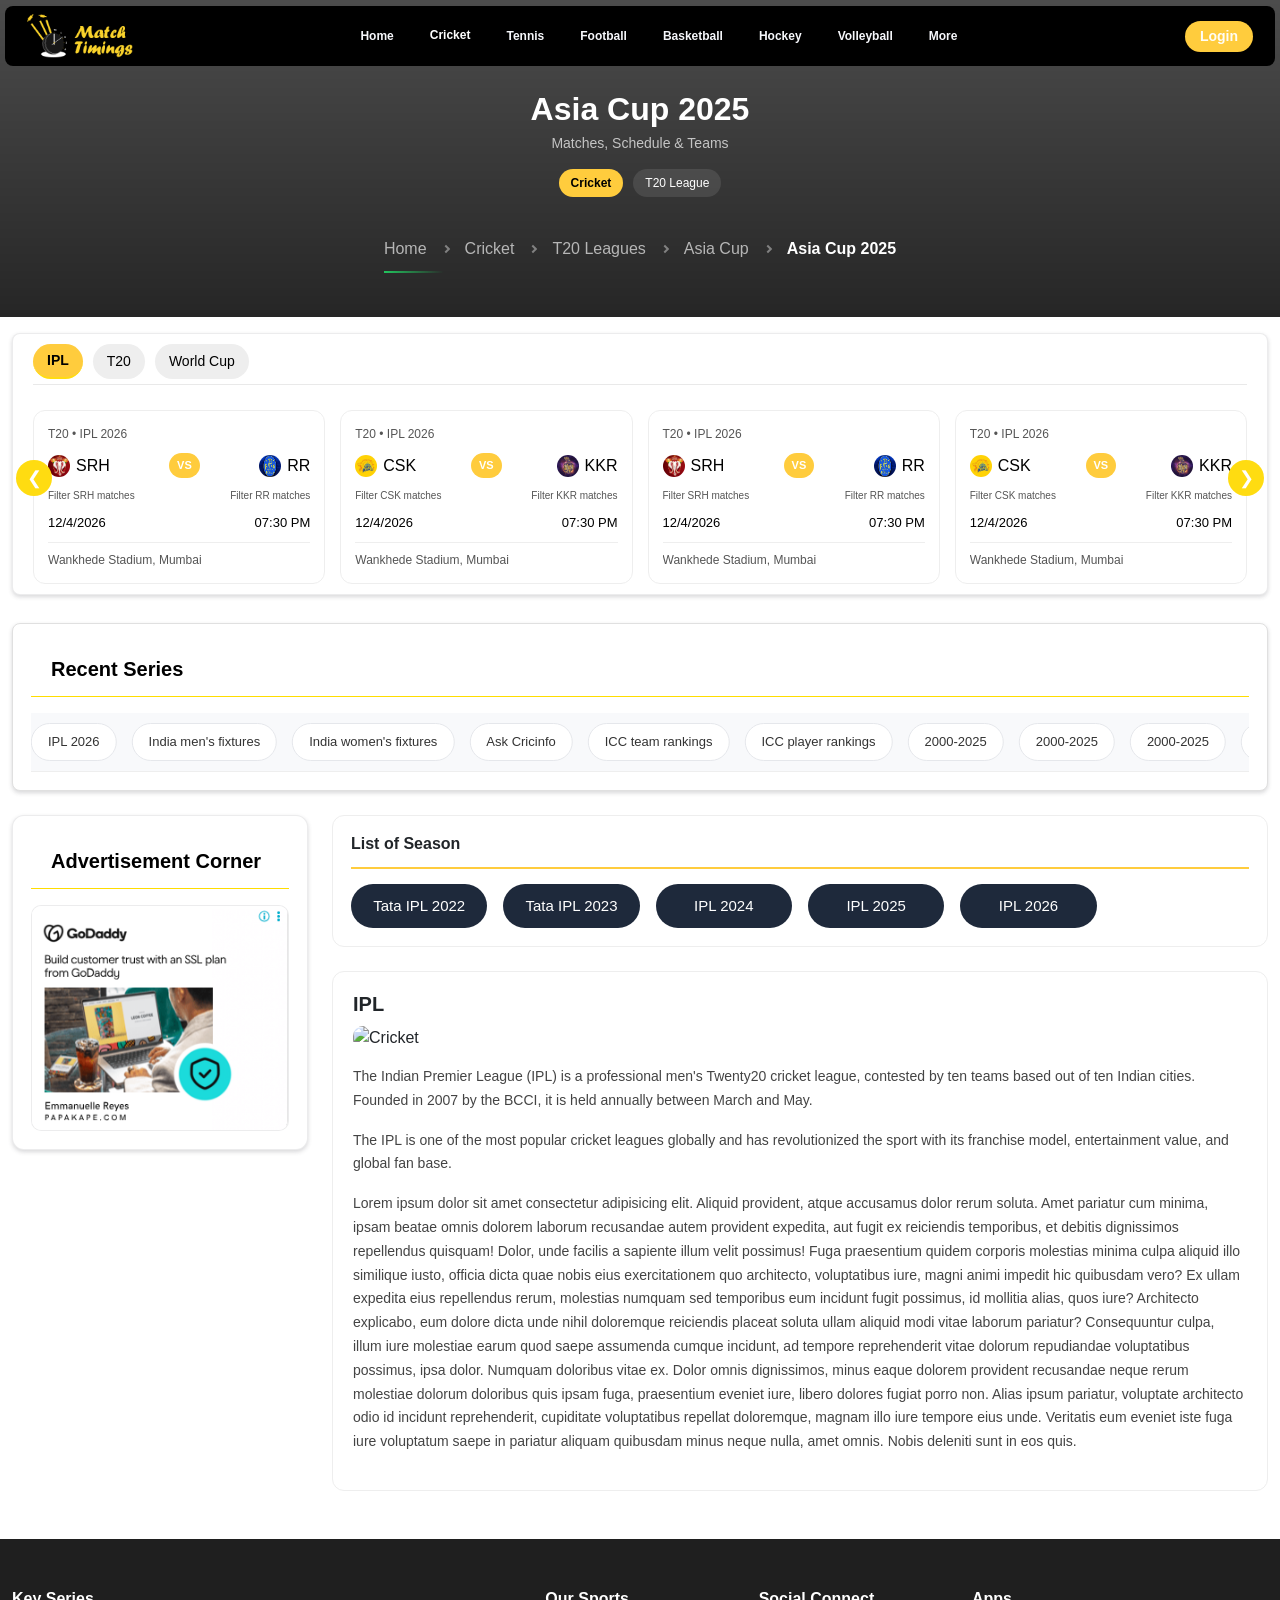
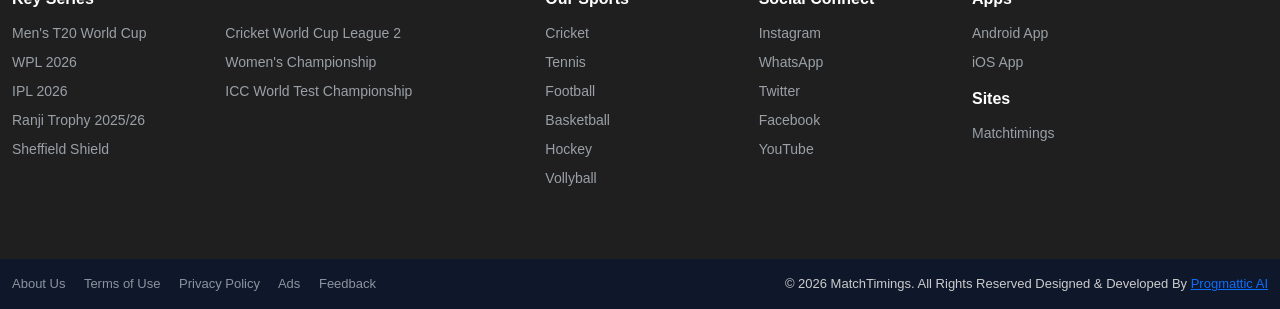
==== commit 2b833874: "ui changes and new component add" ====
--- a/details.html
+++ b/details.html
@@ -1058,6 +1058,88 @@
 
         </section>
     </main>
+    <footer class="espn-footer mt-5">
+        <div class="container">
+            <div class="row">
+                <!-- Key Series -->
+                <div class="col-md-2 col-6 mb-4">
+                    <h6 class="footer-title">Key Series</h6>
+                    <ul class="footer-list">
+                        <li><a href="#">Men's T20 World Cup</a></li>
+                        <li><a href="#">WPL 2026</a></li>
+                        <li><a href="#">IPL 2026</a></li>
+                        <li><a href="#">Ranji Trophy 2025/26</a></li>
+                        <li><a href="#">Sheffield Shield</a></li>
+                    </ul>
+                </div>
+
+                <!-- More Series -->
+                <div class="col-md-3 col-6 mb-4">
+                    <h6 class="footer-title">&nbsp;</h6>
+                    <ul class="footer-list">
+                        <li><a href="#">Cricket World Cup League 2</a></li>
+                        <li><a href="#">Women's Championship</a></li>
+                        <li><a href="#">ICC World Test Championship</a></li>
+                    </ul>
+                </div>
+
+                <!-- Quick Links -->
+                <div class="col-md-2 col-6 mb-4">
+                    <h6 class="footer-title">Our Sports</h6>
+                    <ul class="footer-list">
+                        <li><a href="#">Cricket</a></li>
+                        <li><a href="#">Tennis</a></li>
+                        <li><a href="#">Football</a></li>
+                        <li><a href="#">Basketball</a></li>
+                        <li><a href="#">Hockey</a></li>
+                        <li><a href="#">Vollyball</a></li>
+                    </ul>
+                </div>
+
+                <!-- Social -->
+                <div class="col-md-2 col-6 mb-4">
+                    <h6 class="footer-title">Social Connect</h6>
+                    <ul class="footer-list">
+                        <li><a href="#">Instagram</a></li>
+                        <li><a href="#">WhatsApp</a></li>
+                        <li><a href="#">Twitter</a></li>
+                        <li><a href="#">Facebook</a></li>
+                        <li><a href="#">YouTube</a></li>
+                    </ul>
+                </div>
+
+                <!-- Apps -->
+                <div class="col-md-3 col-6 mb-4">
+                    <h6 class="footer-title">Apps</h6>
+                    <ul class="footer-list">
+                        <li><a href="#">Android App</a></li>
+                        <li><a href="#">iOS App</a></li>
+                    </ul>
+
+                    <h6 class="footer-title mt-3">Sites</h6>
+                    <ul class="footer-list">
+                        <li><a href="#">Matchtimings</a></li>
+                    </ul>
+                </div>
+
+            </div>
+        </div>
+
+        <!-- Bottom Bar -->
+        <div class="footer-bottom">
+            <div class="container d-flex flex-column flex-md-row justify-content-between">
+                <div class="footer-links">
+                    <a href="#">About Us</a>
+                    <a href="#">Terms of Use</a>
+                    <a href="#">Privacy Policy</a>
+                    <a href="#">Ads</a>
+                    <a href="#">Feedback</a>
+                </div>
+                <p class="mt-3 mt-md-0 mb-0">© 2026 MatchTimings. All Rights Reserved Designed & Developed By <a
+                        href="https://progmattic.com" target="_blank">Progmattic AI</a></p>
+            </div>
+        </div>
+    </footer>
 
 
     <script src="https://cdn.jsdelivr.net/npm/swiper@11/swiper-bundle.min.js"></script>
--- a/style/style.css
+++ b/style/style.css
@@ -1412,9 +1412,22 @@
 .mw2-tabs {
   display: flex;
   gap: 20px;
+  overflow-x: scroll;
   margin-bottom: 0px;
     padding-bottom: 5px;
     border-bottom: 1px solid #e9e9e9;
+    scrollbar-width: none;        /* Firefox */
+  -ms-overflow-style: none;
+}
+
+.mw2-tabs::-webkit-scrollbar {
+  display: none;                /* Chrome, Safari */
+}
+@media screen and (max-width:550px) {
+.mw2-tabs button{
+  font-size: 12px;
+}
+  
 }
 .mw-tabs {
   display: flex;
@@ -1922,4 +1935,105 @@
   .custom-next {
     display: none;
   }
+}
+.fixture,.players-fixture{
+      background: #fff;
+    border: 1px solid #e0e0e0;
+    border-radius: 8px;
+    overflow: hidden;
+    padding: 18px;
+}
+
+.players-section {
+  background: transparent;
+}
+.players-card {
+  background: #fff;
+  border-radius: 8px;
+  overflow: hidden;
+  border: 1px solid #0000004f;
+  text-align: center;
+  transition: 0.3s;
+  height: 220px;
+  display: flex;
+  flex-direction: column;
+}
+.swiper-wrapper {
+  transition-timing-function: linear !important;
+}
+/* Image Section */
+.player-img-wrap {
+  width: 100%;
+  height: 150px; /* FIXED HEIGHT */
+  overflow: hidden;
+}
+
+.player-img-wrap img {
+  width: 100%;
+  height: 100%;
+  object-fit: cover; /* fills properly */
+  display: block;
+}
+
+/* Name Section */
+.player-info {
+  /* border-top: 3px solid var(--accent-deep); */
+  padding: 10px 5px;
+  /* background: #fafafa; */
+  flex-grow: 1;
+  display: flex;
+  flex-direction: column;
+  gap:5px;
+  align-items: center;
+  justify-content: center;
+}
+
+.player-info span{
+  color: #11151b8e;
+  font-size: 12px;
+}
+.player-info p {
+  margin: 0;
+  font-weight: 600;
+  font-size: 16px;
+  color: #222;
+}
+.players-card:hover {
+  transform: translateY(-5px);
+}
+
+/* Arrows */
+.players-prev,
+.players-next {
+  width: 40px;
+  height: 40px;
+  background: #fff;
+  border-radius: 50%;
+  box-shadow: 0 4px 10px rgba(0,0,0,0.2);
+  color: #333;
+  display: flex;
+  justify-content: center;
+  align-items: center;
+  font-size: 16px;
+  position: absolute;
+  top: 60%;
+  transform: translateY(-50%);
+  z-index: 10;
+}
+
+.players-prev { left: 0; }
+.players-next { right: 0; }
+
+.players-prev::after,
+.players-next::after {
+  font-size: 16px;
+  font-weight: bold;
+}
+
+/* Hide on mobile */
+@media (max-width: 767px) {
+  .players-prev,
+  .players-next {
+    display: none;
+  }
 }
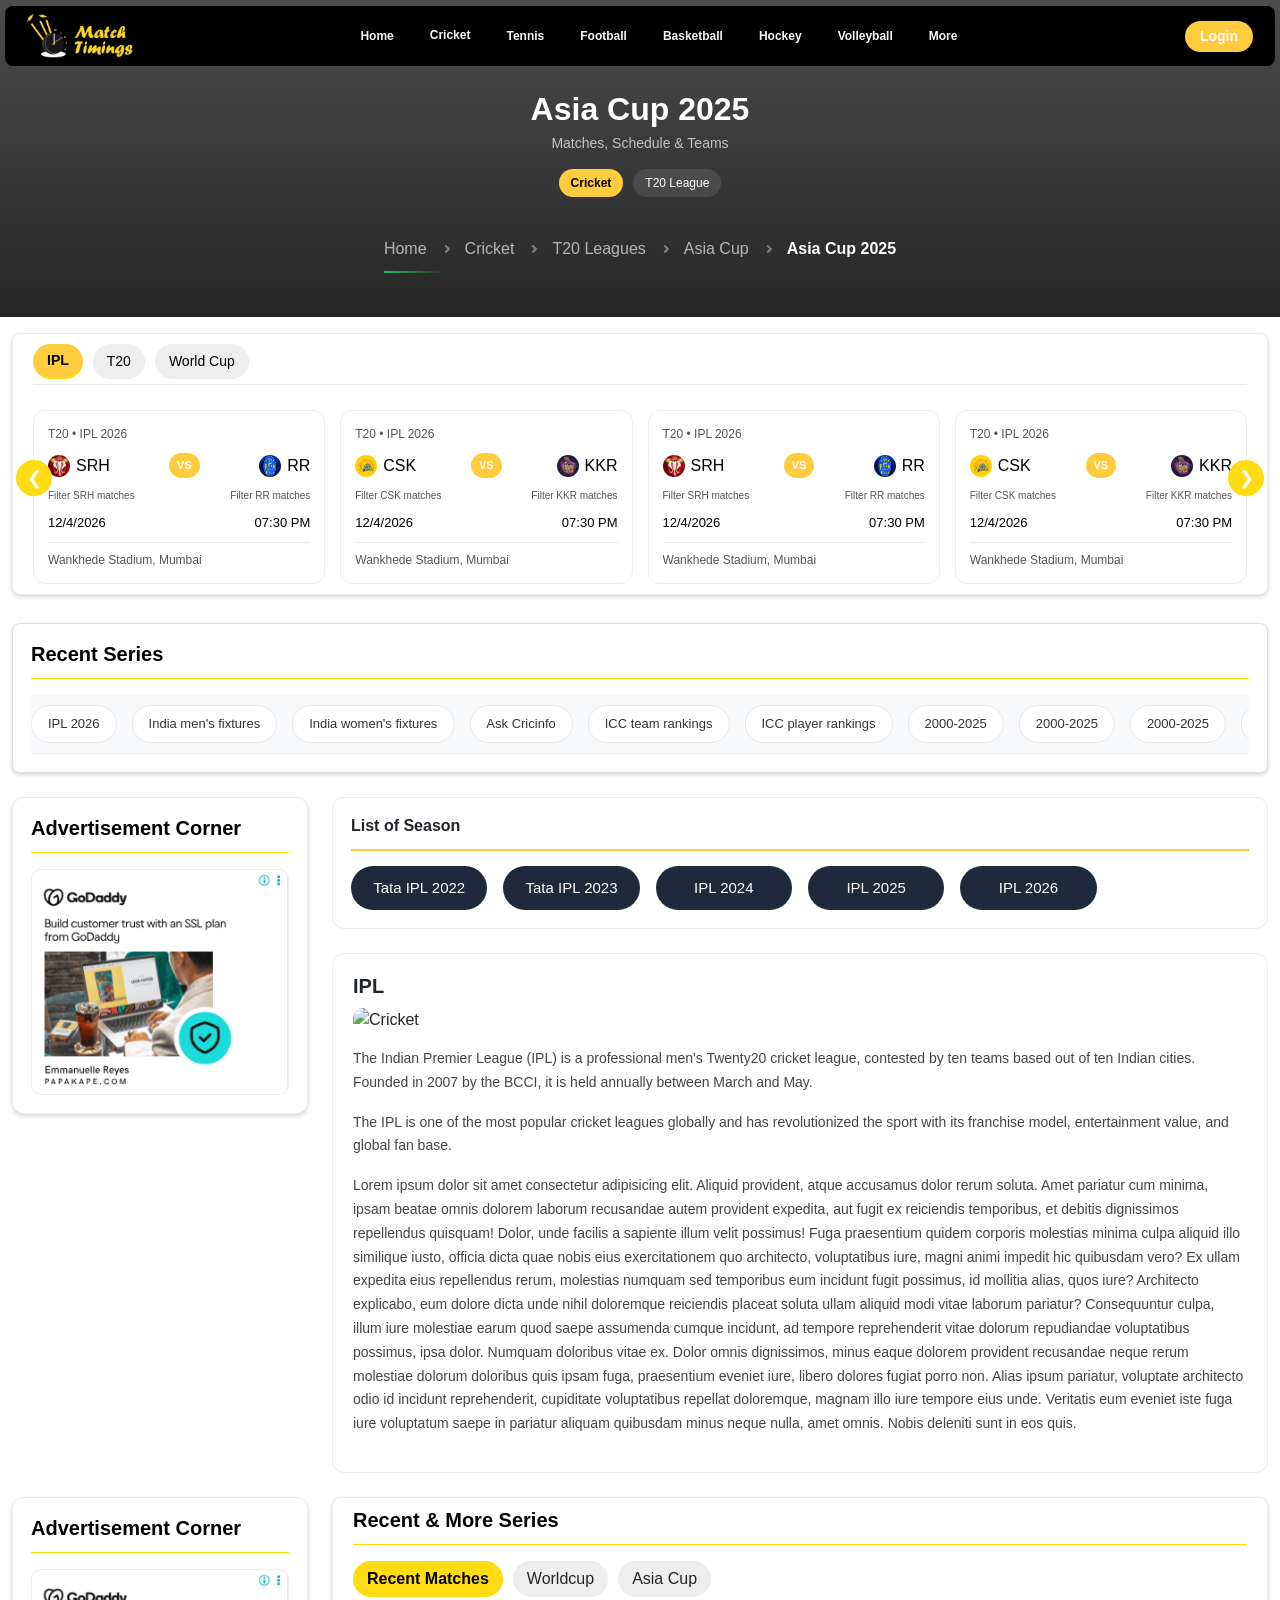
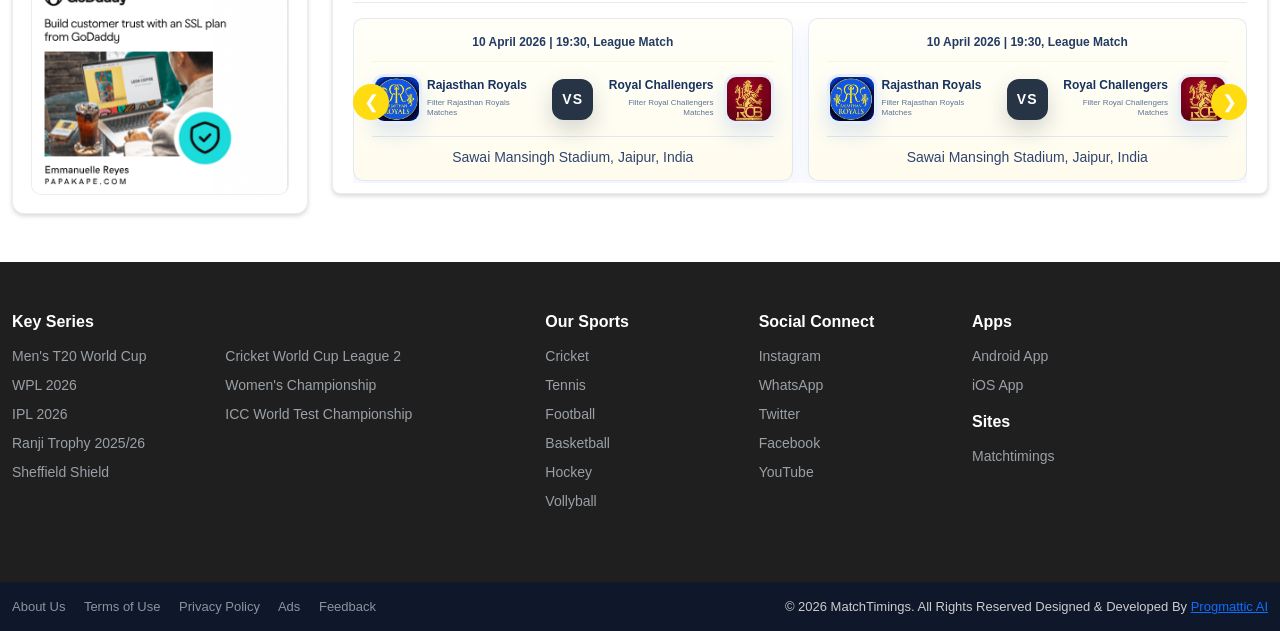
==== commit 4750cf77: "ui changes and show all content" ====
--- a/details.html
+++ b/details.html
@@ -860,108 +860,7 @@
                         </article>
 
                     </div>
-                    <div class="col-12 col-lg-9 d-none">
-                        <div class="showcase-card matches-card h-100">
-                            <div class="showcase-head ">
-                                <h3>Upcoming Matches</h3>
-                                <span class="mini-label d-none">Latest fixtures and quick match view</span>
-                            </div>
-
-                            <div class="matches-list">
-                                <div class="match-item featured-match-item">
-                                    <div class="match-topline">09 April 2026 | 19:30, Group Stage</div>
-                                    <div class="match-scoreline">
-                                        <div class="team-box">
-                                            <img src="./assets/gt.jpg" alt="GT team logo" class="team-logo">
-                                            <div class="team-copy">
-                                                <strong>Gujarat Titans</strong>
-                                                <span>Filter Gujarat Titans Matches</span>
-                                            </div>
-                                        </div>
-                                        <span class="versus">VS</span>
-                                        <div class="team-box2">
-                                            <div class="team-copy">
-                                                <strong>Delhi Capitals</strong>
-                                                <span>Filter Delhi Capitals Matches</span>
-                                            </div>
-                                            <img src="./assets/dc.jpg" alt="DC team logo" class="team-logo">
-                                        </div>
-                                    </div>
-                                    <div class="match-venue">Narendra Modi Stadium, Ahmedabad, India
-                                    </div>
-                                </div>
-                                <div class="match-item ">
-                                    <div class="match-topline">10 April 2026 | 19:30, League Match</div>
-                                    <div class="match-scoreline">
-                                        <div class="team-box">
-                                            <img src="./assets/rr.jpg" alt="RR team logo" class="team-logo">
-                                            <div class="team-copy">
-                                                <strong>Rajasthan Royals</strong>
-                                                <span>Filter Rajasthan Royals Matches</span>
-                                            </div>
-                                        </div>
-                                        <span class="versus">VS</span>
-                                        <div class="team-box2">
-                                            <div class="team-copy">
-                                                <strong>Royal Challengers</strong>
-                                                <span>Filter Royal Challengers Matches</span>
-                                            </div>
-                                            <img src="./assets/rcb.jpg" alt="RCB team logo" class="team-logo">
-                                        </div>
-                                    </div>
-                                    <div class="match-venue">Sawai Mansingh Stadium, Jaipur, India</div>
-                                </div>
-
-
-
-                                <div class="match-item">
-                                    <div class="match-topline">11 April 2026 | 15:30, Afternoon Match
-                                    </div>
-                                    <div class="match-scoreline">
-                                        <div class="team-box">
-                                            <img src="./assets/kkr.jpg" alt="KKR team logo" class="team-logo">
-                                            <div class="team-copy">
-                                                <strong>Kolkata Knight Riders</strong>
-                                                <span>Filter Kolkata Knight Riders Matches</span>
-                                            </div>
-                                        </div>
-                                        <span class="versus">VS</span>
-                                        <div class="team-box2">
-                                            <div class="team-copy">
-                                                <strong>Punjab Kings</strong>
-                                                <span>Filter Punjab Kings Matches</span>
-                                            </div>
-                                            <img src="./assets/pbks.jpg" alt="PBKS team logo" class="team-logo">
-                                        </div>
-                                    </div>
-                                    <div class="match-venue">Eden Gardens, Kolkata, India</div>
-                                </div>
-                                <div class="match-item ">
-                                    <div class="match-topline">11 April 2026 | 15:30, Afternoon Match
-                                    </div>
-                                    <div class="match-scoreline">
-                                        <div class="team-box">
-                                            <img src="./assets/kkr.jpg" alt="KKR team logo" class="team-logo">
-                                            <div class="team-copy">
-                                                <strong>Kolkata Knight Riders</strong>
-                                                <span>Filter Kolkata Knight Riders Matches</span>
-                                            </div>
-                                        </div>
-                                        <span class="versus">VS</span>
-                                        <div class="team-box2">
-                                            <div class="team-copy">
-                                                <strong>Punjab Kings</strong>
-                                                <span>Filter Punjab Kings Matches</span>
-                                            </div>
-                                            <img src="./assets/pbks.jpg" alt="PBKS team logo" class="team-logo">
-                                        </div>
-                                    </div>
-                                    <div class="match-venue">Eden Gardens, Kolkata, India</div>
-                                </div>
-
-                            </div>
-                        </div>
-                    </div>
+
                     <div class="col-12 col-lg-9">
 
                         <div class="showcase-head mb-3 d-none">
@@ -1051,6 +950,404 @@
                         </div>
 
                     </div>
+                    <div class="col-12 col-lg-3">
+                        <article class="showcase-card ad-showcase-card h-100">
+                            <div class="showcase-head">
+                                <h3>Advertisement Corner</h3>
+                            </div>
+                            <aside class="ad-panel ad-panel-card">
+                                <img src="./assets/add-card.png" alt="Advertisement example right" class="ad-image">
+                            </aside>
+                        </article>
+
+                    </div>
+                    <div class="col-12 col-lg-9">
+                        <section class="matches-tab-2">
+                                        <div class="match-widget-2 position-relative">
+                                            <div class="showcase-head">
+                                                <h3>Recent & More Series</h3>
+                                            </div>
+
+                                            <!-- Tabs -->
+                                            <div class="mw2-tabs">
+                                                <button class="mw2-tab active" data-tab="ipl2">Recent
+                                                    Matches</button>
+                                                <button class="mw2-tab" data-tab="t202">Worldcup</button>
+                                                <button class="mw2-tab" data-tab="wc2">Asia Cup</button>
+                                            </div>
+
+                                            <!-- ================= IPL ================= -->
+                                            <div class="mw2-content active" id="ipl2">
+
+                                                <div class="swiper mw2-swiper">
+                                                    <div class="swiper-wrapper">
+
+                                                        <!-- CARD -->
+                                                        <div class="match-item col-12 col-md-4 swiper-slide">
+                                                            <div class="match-topline">10 April 2026 | 19:30, League
+                                                                Match</div>
+                                                            <div class="match-scoreline">
+                                                                <div class="team-box">
+                                                                    <img src="./assets/rr.jpg" alt="RR team logo"
+                                                                        class="team-logo">
+                                                                    <div class="team-copy">
+                                                                        <strong>Rajasthan Royals</strong>
+                                                                        <span>Filter Rajasthan Royals Matches</span>
+                                                                    </div>
+                                                                </div>
+                                                                <span class="versus">VS</span>
+                                                                <div class="team-box2">
+                                                                    <div class="team-copy">
+                                                                        <strong>Royal Challengers</strong>
+                                                                        <span>Filter Royal Challengers
+                                                                            Matches</span>
+                                                                    </div>
+                                                                    <img src="./assets/rcb.jpg" alt="RCB team logo"
+                                                                        class="team-logo">
+                                                                </div>
+                                                            </div>
+                                                            <div class="match-venue">Sawai Mansingh Stadium, Jaipur,
+                                                                India</div>
+                                                        </div>
+                                                        <div class="match-item col-12 col-md-4 swiper-slide">
+                                                            <div class="match-topline">10 April 2026 | 19:30, League
+                                                                Match</div>
+                                                            <div class="match-scoreline">
+                                                                <div class="team-box">
+                                                                    <img src="./assets/rr.jpg" alt="RR team logo"
+                                                                        class="team-logo">
+                                                                    <div class="team-copy">
+                                                                        <strong>Rajasthan Royals</strong>
+                                                                        <span>Filter Rajasthan Royals Matches</span>
+                                                                    </div>
+                                                                </div>
+                                                                <span class="versus">VS</span>
+                                                                <div class="team-box2">
+                                                                    <div class="team-copy">
+                                                                        <strong>Royal Challengers</strong>
+                                                                        <span>Filter Royal Challengers
+                                                                            Matches</span>
+                                                                    </div>
+                                                                    <img src="./assets/rcb.jpg" alt="RCB team logo"
+                                                                        class="team-logo">
+                                                                </div>
+                                                            </div>
+                                                            <div class="match-venue">Sawai Mansingh Stadium, Jaipur,
+                                                                India</div>
+                                                        </div>
+                                                        <div class="match-item col-12 col-md-4 swiper-slide">
+                                                            <div class="match-topline">11 April 2026 | 15:30,
+                                                                Afternoon Match
+                                                            </div>
+                                                            <div class="match-scoreline">
+                                                                <div class="team-box">
+                                                                    <img src="./assets/kkr.jpg" alt="KKR team logo"
+                                                                        class="team-logo">
+                                                                    <div class="team-copy">
+                                                                        <strong>Kolkata Knight Riders</strong>
+                                                                        <span>Filter Kolkata Knight Riders
+                                                                            Matches</span>
+                                                                    </div>
+                                                                </div>
+                                                                <span class="versus">VS</span>
+                                                                <div class="team-box2">
+                                                                    <div class="team-copy">
+                                                                        <strong>Punjab Kings</strong>
+                                                                        <span>Filter Punjab Kings Matches</span>
+                                                                    </div>
+                                                                    <img src="./assets/pbks.jpg" alt="PBKS team logo"
+                                                                        class="team-logo">
+                                                                </div>
+                                                            </div>
+                                                            <div class="match-venue">Eden Gardens, Kolkata, India
+                                                            </div>
+                                                        </div>
+                                                        <div class="match-item col-12 col-md-4 swiper-slide">
+                                                            <div class="match-topline">11 April 2026 | 15:30,
+                                                                Afternoon Match
+                                                            </div>
+                                                            <div class="match-scoreline">
+                                                                <div class="team-box">
+                                                                    <img src="./assets/kkr.jpg" alt="KKR team logo"
+                                                                        class="team-logo">
+                                                                    <div class="team-copy">
+                                                                        <strong>Kolkata Knight Riders</strong>
+                                                                        <span>Filter Kolkata Knight Riders
+                                                                            Matches</span>
+                                                                    </div>
+                                                                </div>
+                                                                <span class="versus">VS</span>
+                                                                <div class="team-box2">
+                                                                    <div class="team-copy">
+                                                                        <strong>Punjab Kings</strong>
+                                                                        <span>Filter Punjab Kings Matches</span>
+                                                                    </div>
+                                                                    <img src="./assets/pbks.jpg" alt="PBKS team logo"
+                                                                        class="team-logo">
+                                                                </div>
+                                                            </div>
+                                                            <div class="match-venue">Eden Gardens, Kolkata, India
+                                                            </div>
+                                                        </div>
+
+
+
+
+
+                                                    </div>
+
+                                                    <!-- NAV -->
+                                                    <div class="mw2-prev">&#10094;</div>
+                                                    <div class="mw2-next">&#10095;</div>
+                                                </div>
+
+                                            </div>
+
+                                            <!-- ================= T20 ================= -->
+                                            <div class="mw2-content" id="t202">
+
+                                                <div class="swiper mw2-swiper">
+                                                    <div class="swiper-wrapper">
+
+                                                        <div class="match-item col-12 col-md-4 swiper-slide">
+                                                            <div class="match-topline">10 April 2026 | 19:30, League
+                                                                Match</div>
+                                                            <div class="match-scoreline">
+                                                                <div class="team-box">
+                                                                    <img src="./assets/rr.jpg" alt="RR team logo"
+                                                                        class="team-logo">
+                                                                    <div class="team-copy">
+                                                                        <strong>Rajasthan Royals</strong>
+                                                                        <span>Filter Rajasthan Royals Matches</span>
+                                                                    </div>
+                                                                </div>
+                                                                <span class="versus">VS</span>
+                                                                <div class="team-box2">
+                                                                    <div class="team-copy">
+                                                                        <strong>Royal Challengers</strong>
+                                                                        <span>Filter Royal Challengers
+                                                                            Matches</span>
+                                                                    </div>
+                                                                    <img src="./assets/rcb.jpg" alt="RCB team logo"
+                                                                        class="team-logo">
+                                                                </div>
+                                                            </div>
+                                                            <div class="match-venue">Sawai Mansingh Stadium, Jaipur,
+                                                                India</div>
+                                                        </div>
+                                                        <div class="match-item col-12 col-md-4 swiper-slide">
+                                                            <div class="match-topline">10 April 2026 | 19:30, League
+                                                                Match</div>
+                                                            <div class="match-scoreline">
+                                                                <div class="team-box">
+                                                                    <img src="./assets/rr.jpg" alt="RR team logo"
+                                                                        class="team-logo">
+                                                                    <div class="team-copy">
+                                                                        <strong>Rajasthan Royals</strong>
+                                                                        <span>Filter Rajasthan Royals Matches</span>
+                                                                    </div>
+                                                                </div>
+                                                                <span class="versus">VS</span>
+                                                                <div class="team-box2">
+                                                                    <div class="team-copy">
+                                                                        <strong>Royal Challengers</strong>
+                                                                        <span>Filter Royal Challengers
+                                                                            Matches</span>
+                                                                    </div>
+                                                                    <img src="./assets/rcb.jpg" alt="RCB team logo"
+                                                                        class="team-logo">
+                                                                </div>
+                                                            </div>
+                                                            <div class="match-venue">Sawai Mansingh Stadium, Jaipur,
+                                                                India</div>
+                                                        </div>
+                                                        <div class="match-item col-12 col-md-4 swiper-slide">
+                                                            <div class="match-topline">11 April 2026 | 15:30,
+                                                                Afternoon Match
+                                                            </div>
+                                                            <div class="match-scoreline">
+                                                                <div class="team-box">
+                                                                    <img src="./assets/kkr.jpg" alt="KKR team logo"
+                                                                        class="team-logo">
+                                                                    <div class="team-copy">
+                                                                        <strong>Kolkata Knight Riders</strong>
+                                                                        <span>Filter Kolkata Knight Riders
+                                                                            Matches</span>
+                                                                    </div>
+                                                                </div>
+                                                                <span class="versus">VS</span>
+                                                                <div class="team-box2">
+                                                                    <div class="team-copy">
+                                                                        <strong>Punjab Kings</strong>
+                                                                        <span>Filter Punjab Kings Matches</span>
+                                                                    </div>
+                                                                    <img src="./assets/pbks.jpg" alt="PBKS team logo"
+                                                                        class="team-logo">
+                                                                </div>
+                                                            </div>
+                                                            <div class="match-venue">Eden Gardens, Kolkata, India
+                                                            </div>
+                                                        </div>
+                                                        <div class="match-item col-12 col-md-4 swiper-slide">
+                                                            <div class="match-topline">11 April 2026 | 15:30,
+                                                                Afternoon Match
+                                                            </div>
+                                                            <div class="match-scoreline">
+                                                                <div class="team-box">
+                                                                    <img src="./assets/kkr.jpg" alt="KKR team logo"
+                                                                        class="team-logo">
+                                                                    <div class="team-copy">
+                                                                        <strong>Kolkata Knight Riders</strong>
+                                                                        <span>Filter Kolkata Knight Riders
+                                                                            Matches</span>
+                                                                    </div>
+                                                                </div>
+                                                                <span class="versus">VS</span>
+                                                                <div class="team-box2">
+                                                                    <div class="team-copy">
+                                                                        <strong>Punjab Kings</strong>
+                                                                        <span>Filter Punjab Kings Matches</span>
+                                                                    </div>
+                                                                    <img src="./assets/pbks.jpg" alt="PBKS team logo"
+                                                                        class="team-logo">
+                                                                </div>
+                                                            </div>
+                                                            <div class="match-venue">Eden Gardens, Kolkata, India
+                                                            </div>
+                                                        </div>
+
+                                                    </div>
+
+                                                    <div class="mw2-prev">&#10094;</div>
+                                                    <div class="mw2-next">&#10095;</div>
+                                                </div>
+
+                                            </div>
+
+                                            <!-- ================= WC ================= -->
+                                            <div class="mw2-content" id="wc2">
+
+                                                <div class="swiper mw2-swiper">
+                                                    <div class="swiper-wrapper">
+
+                                                        <div class="match-item col-12 col-md-4 swiper-slide">
+                                                            <div class="match-topline">10 April 2026 | 19:30, League
+                                                                Match</div>
+                                                            <div class="match-scoreline">
+                                                                <div class="team-box">
+                                                                    <img src="./assets/rr.jpg" alt="RR team logo"
+                                                                        class="team-logo">
+                                                                    <div class="team-copy">
+                                                                        <strong>Rajasthan Royals</strong>
+                                                                        <span>Filter Rajasthan Royals Matches</span>
+                                                                    </div>
+                                                                </div>
+                                                                <span class="versus">VS</span>
+                                                                <div class="team-box2">
+                                                                    <div class="team-copy">
+                                                                        <strong>Royal Challengers</strong>
+                                                                        <span>Filter Royal Challengers
+                                                                            Matches</span>
+                                                                    </div>
+                                                                    <img src="./assets/rcb.jpg" alt="RCB team logo"
+                                                                        class="team-logo">
+                                                                </div>
+                                                            </div>
+                                                            <div class="match-venue">Sawai Mansingh Stadium, Jaipur,
+                                                                India</div>
+                                                        </div>
+                                                        <div class="match-item col-12 col-md-4 swiper-slide">
+                                                            <div class="match-topline">10 April 2026 | 19:30, League
+                                                                Match</div>
+                                                            <div class="match-scoreline">
+                                                                <div class="team-box">
+                                                                    <img src="./assets/rr.jpg" alt="RR team logo"
+                                                                        class="team-logo">
+                                                                    <div class="team-copy">
+                                                                        <strong>Rajasthan Royals</strong>
+                                                                        <span>Filter Rajasthan Royals Matches</span>
+                                                                    </div>
+                                                                </div>
+                                                                <span class="versus">VS</span>
+                                                                <div class="team-box2">
+                                                                    <div class="team-copy">
+                                                                        <strong>Royal Challengers</strong>
+                                                                        <span>Filter Royal Challengers
+                                                                            Matches</span>
+                                                                    </div>
+                                                                    <img src="./assets/rcb.jpg" alt="RCB team logo"
+                                                                        class="team-logo">
+                                                                </div>
+                                                            </div>
+                                                            <div class="match-venue">Sawai Mansingh Stadium, Jaipur,
+                                                                India</div>
+                                                        </div>
+                                                        <div class="match-item col-12 col-md-4 swiper-slide">
+                                                            <div class="match-topline">11 April 2026 | 15:30,
+                                                                Afternoon Match
+                                                            </div>
+                                                            <div class="match-scoreline">
+                                                                <div class="team-box">
+                                                                    <img src="./assets/kkr.jpg" alt="KKR team logo"
+                                                                        class="team-logo">
+                                                                    <div class="team-copy">
+                                                                        <strong>Kolkata Knight Riders</strong>
+                                                                        <span>Filter Kolkata Knight Riders
+                                                                            Matches</span>
+                                                                    </div>
+                                                                </div>
+                                                                <span class="versus">VS</span>
+                                                                <div class="team-box2">
+                                                                    <div class="team-copy">
+                                                                        <strong>Punjab Kings</strong>
+                                                                        <span>Filter Punjab Kings Matches</span>
+                                                                    </div>
+                                                                    <img src="./assets/pbks.jpg" alt="PBKS team logo"
+                                                                        class="team-logo">
+                                                                </div>
+                                                            </div>
+                                                            <div class="match-venue">Eden Gardens, Kolkata, India
+                                                            </div>
+                                                        </div>
+                                                        <div class="match-item col-12 col-md-4 swiper-slide">
+                                                            <div class="match-topline">11 April 2026 | 15:30,
+                                                                Afternoon Match
+                                                            </div>
+                                                            <div class="match-scoreline">
+                                                                <div class="team-box">
+                                                                    <img src="./assets/kkr.jpg" alt="KKR team logo"
+                                                                        class="team-logo">
+                                                                    <div class="team-copy">
+                                                                        <strong>Kolkata Knight Riders</strong>
+                                                                        <span>Filter Kolkata Knight Riders
+                                                                            Matches</span>
+                                                                    </div>
+                                                                </div>
+                                                                <span class="versus">VS</span>
+                                                                <div class="team-box2">
+                                                                    <div class="team-copy">
+                                                                        <strong>Punjab Kings</strong>
+                                                                        <span>Filter Punjab Kings Matches</span>
+                                                                    </div>
+                                                                    <img src="./assets/pbks.jpg" alt="PBKS team logo"
+                                                                        class="team-logo">
+                                                                </div>
+                                                            </div>
+                                                            <div class="match-venue">Eden Gardens, Kolkata, India
+                                                            </div>
+                                                        </div>
+
+                                                    </div>
+
+                                                    <div class="mw2-prev">&#10094;</div>
+                                                    <div class="mw2-next">&#10095;</div>
+                                                </div>
+
+                                            </div>
+
+                                        </div>
+                                    </section>
+                    </div>
 
 
                 </div>
@@ -1173,6 +1470,16 @@
                 document.getElementById(btn.dataset.tab).classList.add("active");
             });
         });
+        document.querySelectorAll(".mw2-tab").forEach(tab => {
+            tab.addEventListener("click", () => {
+
+                document.querySelectorAll(".mw2-tab").forEach(t => t.classList.remove("active"));
+                document.querySelectorAll(".mw2-content").forEach(c => c.classList.remove("active"));
+
+                tab.classList.add("active");
+                document.getElementById(tab.dataset.tab).classList.add("active");
+            });
+        });
 
         /* Swiper INIT for ALL tabs */
         document.querySelectorAll(".mw-content").forEach((section, index) => {
@@ -1192,6 +1499,31 @@
                 }
             });
         });
+         document.querySelectorAll(".mw2-swiper").forEach((el) => {
+            new Swiper(el, {
+                slidesPerView: 1,   // 👈 default = mobile
+
+                spaceBetween: 15,
+                loop: false,
+
+                navigation: {
+                    nextEl: el.querySelector(".mw2-next"),
+                    prevEl: el.querySelector(".mw2-prev"),
+                },
+
+                breakpoints: {
+                    576: {
+                        slidesPerView: 1,   // still 1 for small devices
+                    },
+                    768: {
+                        slidesPerView: 2,   // 👈 tablet & up
+                    },
+                    1024: {
+                        slidesPerView: 2,   // 👈 desktop also 2
+                    }
+                }
+            });
+        });
     </script>
 </body>
 
--- a/style/style.css
+++ b/style/style.css
@@ -2036,4 +2036,4 @@
   .players-next {
     display: none;
   }
-}+}
--- a/style/details.css
+++ b/style/details.css
@@ -170,7 +170,7 @@
 }
 
 .showcase-head {
-    padding: 15px 20px;
+    /* padding: 15px 20px; */
     border-bottom: 1px solid #ffdd00; /* The yellow accent line */
     background-color: #fff;
 }
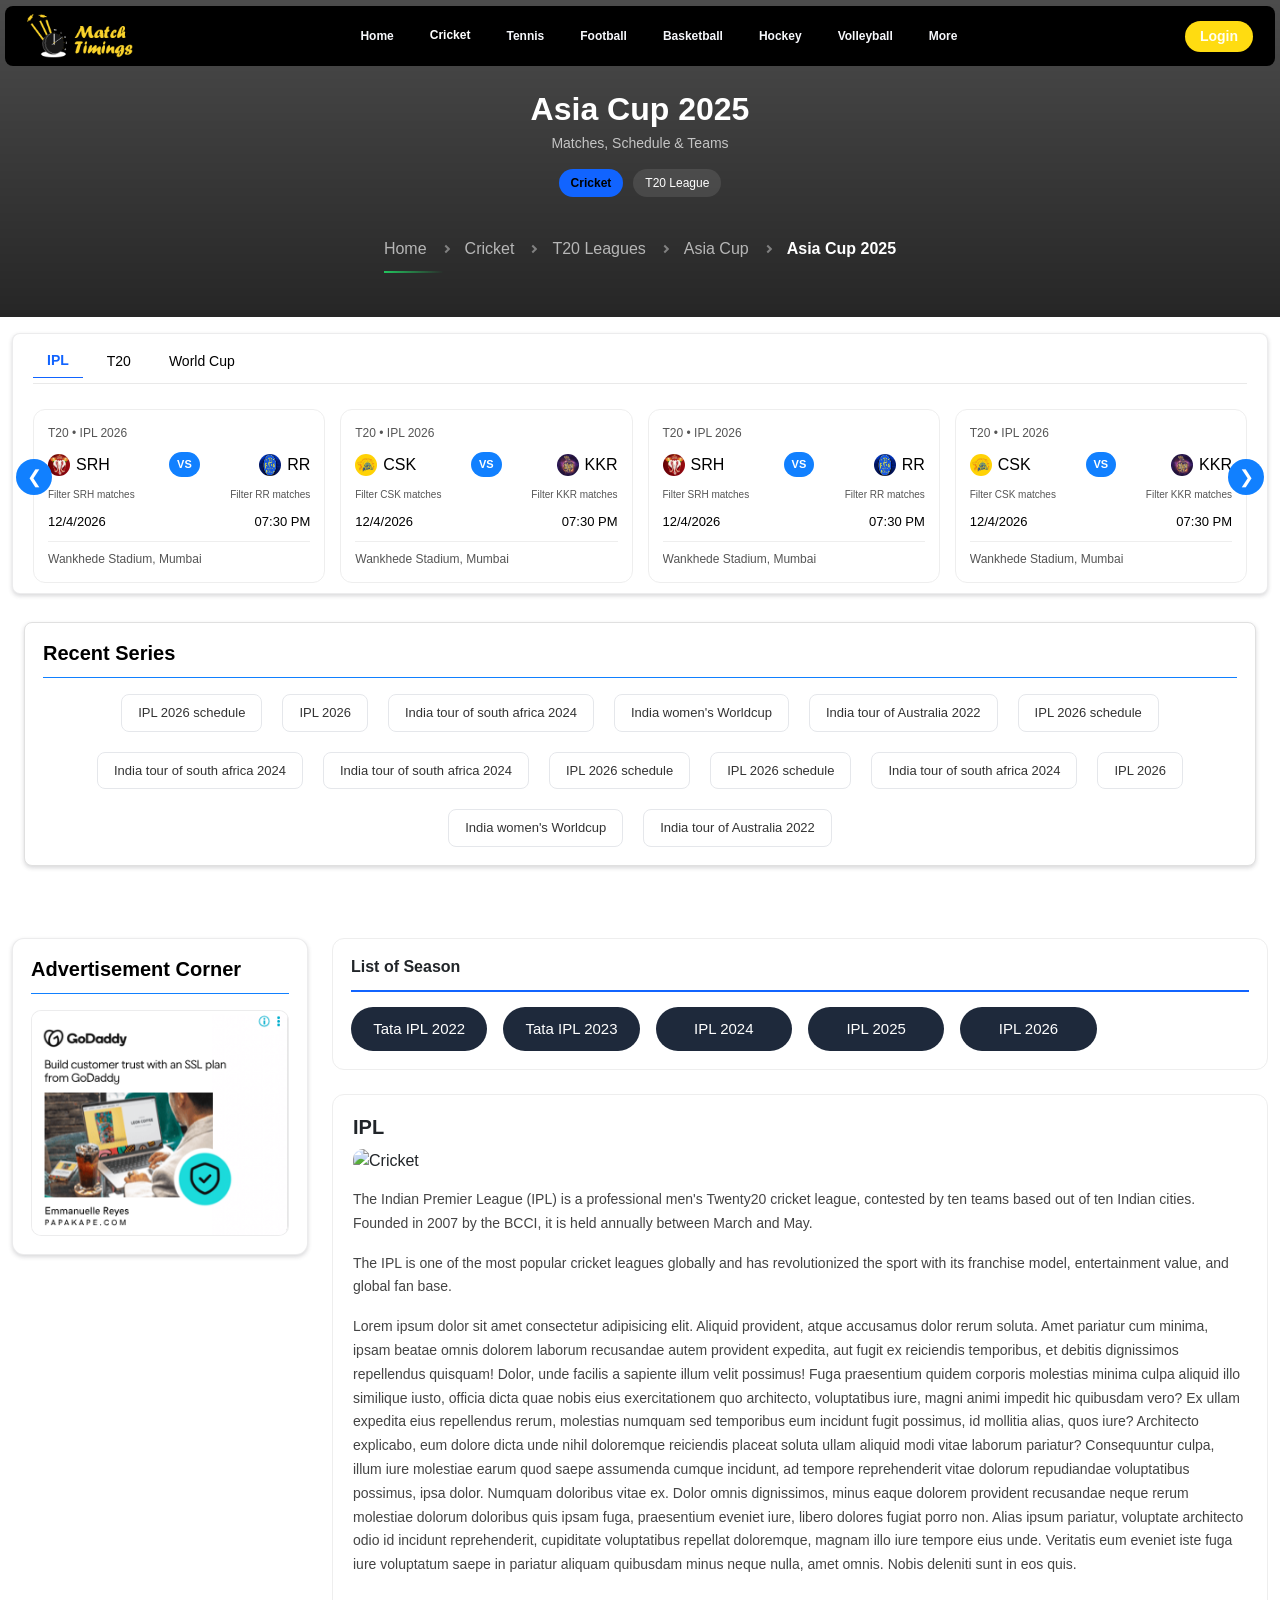
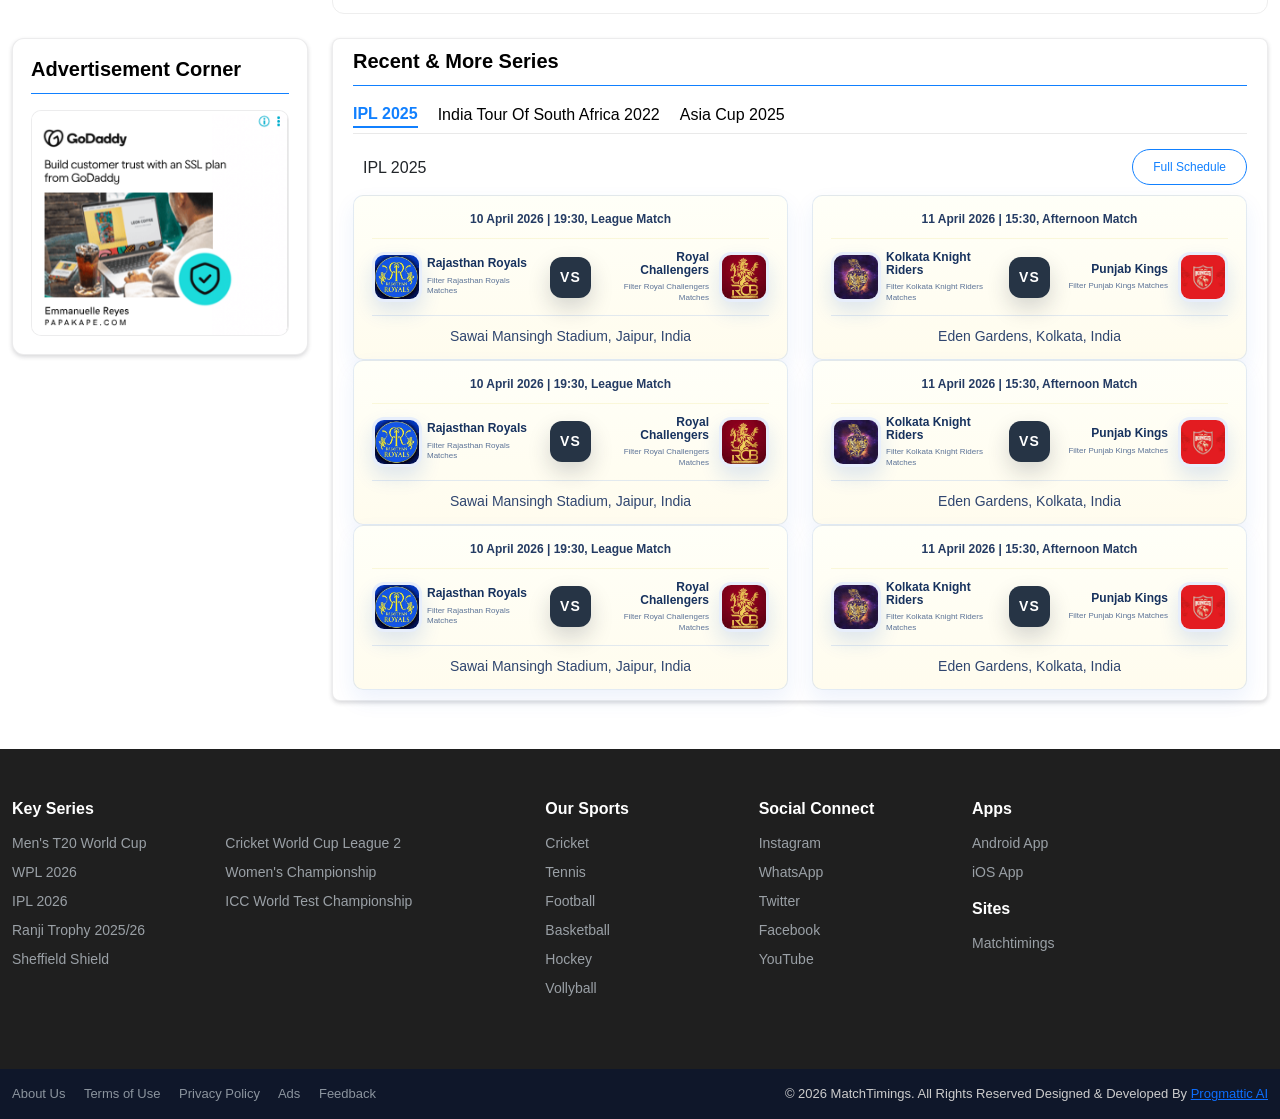
==== commit 5cbeb838: "ui design chng" ====
--- a/details.html
+++ b/details.html
@@ -822,34 +822,66 @@
 
                 <div class="row g-4 align-items-start">
                     <div class="col-12">
-                        <article class="showcase-card recent-series-card h-100">
-                            <div class="showcase-head">
-                                <h3>Recent Series</h3>
+                        <section class="recent-stories mb-5">
+                            <div class="container">
+                                <div class="row">
+                                    <div class="col-12">
+                                        <div class="showcase-card recent-series-card h-100">
+                                            <div class="col-12">
+
+                                                <div class="showcase-head">
+                                                    <h3>Recent Series</h3>
+                                                </div>
+                                            </div>
+                                            <div class="col-12">
+                                                <div class="col-12">
+                                                    <div class="stories">
+
+                                                        <div class="recent-story"><a href="#">IPL 2026 schedule</a>
+                                                        </div>
+                                                        <div class="recent-story"><a href="#">IPL 2026</a></div>
+                                                        <div class="recent-story"><a href="#">India tour of south africa
+                                                                2024</a>
+                                                        </div>
+                                                        <div class="recent-story"><a href="#">India women's Worldcup</a>
+                                                        </div>
+                                                        <div class="recent-story"><a href="#">India tour of Australia
+                                                                2022</a>
+                                                        </div>
+                                                        <div class="recent-story"><a href="#">IPL 2026 schedule</a>
+                                                        </div>
+                                                        <div class="recent-story"><a href="#">India tour of south africa
+                                                                2024</a>
+                                                        </div>
+
+
+                                                        <div class="recent-story"><a href="#">India tour of south africa
+                                                                2024</a>
+                                                        </div>
+                                                        <div class="recent-story"><a href="#">IPL 2026 schedule</a>
+                                                        </div>
+                                                        <div class="recent-story"><a href="#">IPL 2026 schedule</a>
+                                                        </div>
+                                                        <div class="recent-story"><a href="#">India tour of south africa
+                                                                2024</a>
+                                                        </div>
+                                                        <div class="recent-story"><a href="#">IPL 2026</a></div>
+                                                        <div class="recent-story"><a href="#">India women's Worldcup</a>
+                                                        </div>
+                                                        <div class="recent-story"><a href="#">India tour of Australia
+                                                                2022</a>
+                                                        </div>
+                                                    </div>
+                                                </div>
+                                            </div>
+
+                                        </div>
+                                    </div>
+                                </div>
                             </div>
-                            <div class="series-slider-wrap">
-                                <div class="series-slider swiper">
-                                    <div class="swiper-wrapper">
-
-                                        <div class="swiper-slide"><a href="#">IPL 2026 schedule</a></div>
-                                        <div class="swiper-slide"><a href="#">IPL 2026</a></div>
-                                        <div class="swiper-slide"><a href="#">India men's fixtures</a></div>
-                                        <div class="swiper-slide"><a href="#">India women's fixtures</a></div>
-                                        <div class="swiper-slide"><a href="#">Ask Cricinfo</a></div>
-                                        <div class="swiper-slide"><a href="#">ICC team rankings</a></div>
-                                        <div class="swiper-slide"><a href="#">ICC player rankings</a></div>
-                                        <div class="swiper-slide"><a href="#">2000-2025</a></div>
-                                        <div class="swiper-slide"><a href="#">2000-2025</a></div>
-                                        <div class="swiper-slide"><a href="#">2000-2025</a></div>
-                                        <div class="swiper-slide"><a href="#">2000-2025</a></div>
-                                        <div class="swiper-slide"><a href="#">2000-2025</a></div>
-                                        <div class="swiper-slide"><a href="#">2000-2025</a></div>
-
-                                    </div>
-                                </div>
-                            </div>
-                        </article>
+                        </section>
                     </div>
-                    <div class="col-12 col-lg-3">
+                    <div class="col-12 col-md-3">
                         <article class="showcase-card ad-showcase-card h-100">
                             <div class="showcase-head">
                                 <h3>Advertisement Corner</h3>
@@ -861,13 +893,9 @@
 
                     </div>
 
-                    <div class="col-12 col-lg-9">
-
-                        <div class="showcase-head mb-3 d-none">
-                            <h3>Upcoming Matches</h3>
-                            <span class="mini-label">Latest fixtures and quick match view</span>
-                        </div>
-
+                    <div class="col-12 col-md-9">
+
+                      
                         <div class="season-box">
 
                             <div class="season-header">
@@ -963,390 +991,666 @@
                     </div>
                     <div class="col-12 col-lg-9">
                         <section class="matches-tab-2">
-                                        <div class="match-widget-2 position-relative">
-                                            <div class="showcase-head">
-                                                <h3>Recent & More Series</h3>
+                            <div class="match-widget-2 position-relative">
+                                <div class="showcase-head">
+                                    <h3>Recent & More Series</h3>
+                                </div>
+
+                                <!-- Tabs -->
+                                <div class="mw2-tabs">
+                                    <button class="mw2-tab active" data-tab="ipl2">IPL 2025</button>
+                                    <button class="mw2-tab" data-tab="t202">India Tour Of South Africa
+                                        2022</button>
+                                    <button class="mw2-tab" data-tab="wc2">Asia Cup 2025</button>
+                                </div>
+
+                                <!-- ================= IPL ================= -->
+                                <div class="mw2-content active" id="ipl2">
+                                    <div class="row">
+                                        <div class="matchtabs-head">
+                                            <h3>IPL 2025</h3>
+                                            <a class="main-btn">
+                                                Full Schedule
+                                            </a>
+                                        </div>
+
+                                        <div class="col-12">
+                                            <div class="row">
+                                                <div class="col-md-6 col-12">
+                                                    <div class="match-item ">
+                                                        <div class="match-topline">10 April 2026 | 19:30,
+                                                            League
+                                                            Match</div>
+                                                        <div class="match-scoreline">
+                                                            <div class="team-box">
+                                                                <img src="./assets/rr.jpg" alt="RR team logo"
+                                                                    class="team-logo">
+                                                                <div class="team-copy">
+                                                                    <strong>Rajasthan Royals</strong>
+                                                                    <span>Filter Rajasthan Royals
+                                                                        Matches</span>
+                                                                </div>
+                                                            </div>
+                                                            <span class="versus">VS</span>
+                                                            <div class="team-box2">
+                                                                <div class="team-copy">
+                                                                    <strong>Royal Challengers</strong>
+                                                                    <span>Filter Royal Challengers
+                                                                        Matches</span>
+                                                                </div>
+                                                                <img src="./assets/rcb.jpg" alt="RCB team logo"
+                                                                    class="team-logo">
+                                                            </div>
+                                                        </div>
+                                                        <div class="match-venue">Sawai Mansingh Stadium,
+                                                            Jaipur,
+                                                            India</div>
+                                                    </div>
+                                                </div>
+                                                <div class="col-md-6 col-12">
+                                                    <div class="match-item col-12 col-md-4 swiper-slide">
+                                                        <div class="match-topline">11 April 2026 | 15:30,
+                                                            Afternoon Match
+                                                        </div>
+                                                        <div class="match-scoreline">
+                                                            <div class="team-box">
+                                                                <img src="./assets/kkr.jpg" alt="KKR team logo"
+                                                                    class="team-logo">
+                                                                <div class="team-copy">
+                                                                    <strong>Kolkata Knight Riders</strong>
+                                                                    <span>Filter Kolkata Knight Riders
+                                                                        Matches</span>
+                                                                </div>
+                                                            </div>
+                                                            <span class="versus">VS</span>
+                                                            <div class="team-box2">
+                                                                <div class="team-copy">
+                                                                    <strong>Punjab Kings</strong>
+                                                                    <span>Filter Punjab Kings Matches</span>
+                                                                </div>
+                                                                <img src="./assets/pbks.jpg" alt="PBKS team logo"
+                                                                    class="team-logo">
+                                                            </div>
+                                                        </div>
+                                                        <div class="match-venue">Eden Gardens, Kolkata,
+                                                            India
+                                                        </div>
+                                                    </div>
+                                                </div>
                                             </div>
 
-                                            <!-- Tabs -->
-                                            <div class="mw2-tabs">
-                                                <button class="mw2-tab active" data-tab="ipl2">Recent
-                                                    Matches</button>
-                                                <button class="mw2-tab" data-tab="t202">Worldcup</button>
-                                                <button class="mw2-tab" data-tab="wc2">Asia Cup</button>
+                                        </div>
+                                        <div class="col-12">
+
+                                            <div class="row">
+                                                <div class="col-md-6 col-12">
+                                                    <div class="match-item ">
+                                                        <div class="match-topline">10 April 2026 | 19:30,
+                                                            League
+                                                            Match</div>
+                                                        <div class="match-scoreline">
+                                                            <div class="team-box">
+                                                                <img src="./assets/rr.jpg" alt="RR team logo"
+                                                                    class="team-logo">
+                                                                <div class="team-copy">
+                                                                    <strong>Rajasthan Royals</strong>
+                                                                    <span>Filter Rajasthan Royals
+                                                                        Matches</span>
+                                                                </div>
+                                                            </div>
+                                                            <span class="versus">VS</span>
+                                                            <div class="team-box2">
+                                                                <div class="team-copy">
+                                                                    <strong>Royal Challengers</strong>
+                                                                    <span>Filter Royal Challengers
+                                                                        Matches</span>
+                                                                </div>
+                                                                <img src="./assets/rcb.jpg" alt="RCB team logo"
+                                                                    class="team-logo">
+                                                            </div>
+                                                        </div>
+                                                        <div class="match-venue">Sawai Mansingh Stadium,
+                                                            Jaipur,
+                                                            India</div>
+                                                    </div>
+                                                </div>
+                                                <div class="col-md-6 col-12">
+                                                    <div class="match-item col-12 col-md-4 swiper-slide">
+                                                        <div class="match-topline">11 April 2026 | 15:30,
+                                                            Afternoon Match
+                                                        </div>
+                                                        <div class="match-scoreline">
+                                                            <div class="team-box">
+                                                                <img src="./assets/kkr.jpg" alt="KKR team logo"
+                                                                    class="team-logo">
+                                                                <div class="team-copy">
+                                                                    <strong>Kolkata Knight Riders</strong>
+                                                                    <span>Filter Kolkata Knight Riders
+                                                                        Matches</span>
+                                                                </div>
+                                                            </div>
+                                                            <span class="versus">VS</span>
+                                                            <div class="team-box2">
+                                                                <div class="team-copy">
+                                                                    <strong>Punjab Kings</strong>
+                                                                    <span>Filter Punjab Kings Matches</span>
+                                                                </div>
+                                                                <img src="./assets/pbks.jpg" alt="PBKS team logo"
+                                                                    class="team-logo">
+                                                            </div>
+                                                        </div>
+                                                        <div class="match-venue">Eden Gardens, Kolkata,
+                                                            India
+                                                        </div>
+                                                    </div>
+                                                </div>
                                             </div>
 
-                                            <!-- ================= IPL ================= -->
-                                            <div class="mw2-content active" id="ipl2">
-
-                                                <div class="swiper mw2-swiper">
-                                                    <div class="swiper-wrapper">
-
-                                                        <!-- CARD -->
-                                                        <div class="match-item col-12 col-md-4 swiper-slide">
-                                                            <div class="match-topline">10 April 2026 | 19:30, League
-                                                                Match</div>
-                                                            <div class="match-scoreline">
-                                                                <div class="team-box">
-                                                                    <img src="./assets/rr.jpg" alt="RR team logo"
-                                                                        class="team-logo">
-                                                                    <div class="team-copy">
-                                                                        <strong>Rajasthan Royals</strong>
-                                                                        <span>Filter Rajasthan Royals Matches</span>
-                                                                    </div>
-                                                                </div>
-                                                                <span class="versus">VS</span>
-                                                                <div class="team-box2">
-                                                                    <div class="team-copy">
-                                                                        <strong>Royal Challengers</strong>
-                                                                        <span>Filter Royal Challengers
-                                                                            Matches</span>
-                                                                    </div>
-                                                                    <img src="./assets/rcb.jpg" alt="RCB team logo"
-                                                                        class="team-logo">
-                                                                </div>
-                                                            </div>
-                                                            <div class="match-venue">Sawai Mansingh Stadium, Jaipur,
-                                                                India</div>
-                                                        </div>
-                                                        <div class="match-item col-12 col-md-4 swiper-slide">
-                                                            <div class="match-topline">10 April 2026 | 19:30, League
-                                                                Match</div>
-                                                            <div class="match-scoreline">
-                                                                <div class="team-box">
-                                                                    <img src="./assets/rr.jpg" alt="RR team logo"
-                                                                        class="team-logo">
-                                                                    <div class="team-copy">
-                                                                        <strong>Rajasthan Royals</strong>
-                                                                        <span>Filter Rajasthan Royals Matches</span>
-                                                                    </div>
-                                                                </div>
-                                                                <span class="versus">VS</span>
-                                                                <div class="team-box2">
-                                                                    <div class="team-copy">
-                                                                        <strong>Royal Challengers</strong>
-                                                                        <span>Filter Royal Challengers
-                                                                            Matches</span>
-                                                                    </div>
-                                                                    <img src="./assets/rcb.jpg" alt="RCB team logo"
-                                                                        class="team-logo">
-                                                                </div>
-                                                            </div>
-                                                            <div class="match-venue">Sawai Mansingh Stadium, Jaipur,
-                                                                India</div>
-                                                        </div>
-                                                        <div class="match-item col-12 col-md-4 swiper-slide">
-                                                            <div class="match-topline">11 April 2026 | 15:30,
-                                                                Afternoon Match
-                                                            </div>
-                                                            <div class="match-scoreline">
-                                                                <div class="team-box">
-                                                                    <img src="./assets/kkr.jpg" alt="KKR team logo"
-                                                                        class="team-logo">
-                                                                    <div class="team-copy">
-                                                                        <strong>Kolkata Knight Riders</strong>
-                                                                        <span>Filter Kolkata Knight Riders
-                                                                            Matches</span>
-                                                                    </div>
-                                                                </div>
-                                                                <span class="versus">VS</span>
-                                                                <div class="team-box2">
-                                                                    <div class="team-copy">
-                                                                        <strong>Punjab Kings</strong>
-                                                                        <span>Filter Punjab Kings Matches</span>
-                                                                    </div>
-                                                                    <img src="./assets/pbks.jpg" alt="PBKS team logo"
-                                                                        class="team-logo">
-                                                                </div>
-                                                            </div>
-                                                            <div class="match-venue">Eden Gardens, Kolkata, India
-                                                            </div>
-                                                        </div>
-                                                        <div class="match-item col-12 col-md-4 swiper-slide">
-                                                            <div class="match-topline">11 April 2026 | 15:30,
-                                                                Afternoon Match
-                                                            </div>
-                                                            <div class="match-scoreline">
-                                                                <div class="team-box">
-                                                                    <img src="./assets/kkr.jpg" alt="KKR team logo"
-                                                                        class="team-logo">
-                                                                    <div class="team-copy">
-                                                                        <strong>Kolkata Knight Riders</strong>
-                                                                        <span>Filter Kolkata Knight Riders
-                                                                            Matches</span>
-                                                                    </div>
-                                                                </div>
-                                                                <span class="versus">VS</span>
-                                                                <div class="team-box2">
-                                                                    <div class="team-copy">
-                                                                        <strong>Punjab Kings</strong>
-                                                                        <span>Filter Punjab Kings Matches</span>
-                                                                    </div>
-                                                                    <img src="./assets/pbks.jpg" alt="PBKS team logo"
-                                                                        class="team-logo">
-                                                                </div>
-                                                            </div>
-                                                            <div class="match-venue">Eden Gardens, Kolkata, India
-                                                            </div>
-                                                        </div>
-
-
-
-
-
+                                        </div>
+                                        <div class="col-12">
+
+                                            <div class="row">
+                                                <div class="col-md-6 col-12">
+                                                    <div class="match-item ">
+                                                        <div class="match-topline">10 April 2026 | 19:30,
+                                                            League
+                                                            Match</div>
+                                                        <div class="match-scoreline">
+                                                            <div class="team-box">
+                                                                <img src="./assets/rr.jpg" alt="RR team logo"
+                                                                    class="team-logo">
+                                                                <div class="team-copy">
+                                                                    <strong>Rajasthan Royals</strong>
+                                                                    <span>Filter Rajasthan Royals
+                                                                        Matches</span>
+                                                                </div>
+                                                            </div>
+                                                            <span class="versus">VS</span>
+                                                            <div class="team-box2">
+                                                                <div class="team-copy">
+                                                                    <strong>Royal Challengers</strong>
+                                                                    <span>Filter Royal Challengers
+                                                                        Matches</span>
+                                                                </div>
+                                                                <img src="./assets/rcb.jpg" alt="RCB team logo"
+                                                                    class="team-logo">
+                                                            </div>
+                                                        </div>
+                                                        <div class="match-venue">Sawai Mansingh Stadium,
+                                                            Jaipur,
+                                                            India</div>
                                                     </div>
-
-                                                    <!-- NAV -->
-                                                    <div class="mw2-prev">&#10094;</div>
-                                                    <div class="mw2-next">&#10095;</div>
-                                                </div>
-
+                                                </div>
+                                                <div class="col-md-6 col-12">
+                                                    <div class="match-item col-12 col-md-4 swiper-slide">
+                                                        <div class="match-topline">11 April 2026 | 15:30,
+                                                            Afternoon Match
+                                                        </div>
+                                                        <div class="match-scoreline">
+                                                            <div class="team-box">
+                                                                <img src="./assets/kkr.jpg" alt="KKR team logo"
+                                                                    class="team-logo">
+                                                                <div class="team-copy">
+                                                                    <strong>Kolkata Knight Riders</strong>
+                                                                    <span>Filter Kolkata Knight Riders
+                                                                        Matches</span>
+                                                                </div>
+                                                            </div>
+                                                            <span class="versus">VS</span>
+                                                            <div class="team-box2">
+                                                                <div class="team-copy">
+                                                                    <strong>Punjab Kings</strong>
+                                                                    <span>Filter Punjab Kings Matches</span>
+                                                                </div>
+                                                                <img src="./assets/pbks.jpg" alt="PBKS team logo"
+                                                                    class="team-logo">
+                                                            </div>
+                                                        </div>
+                                                        <div class="match-venue">Eden Gardens, Kolkata,
+                                                            India
+                                                        </div>
+                                                    </div>
+                                                </div>
                                             </div>
 
-                                            <!-- ================= T20 ================= -->
-                                            <div class="mw2-content" id="t202">
-
-                                                <div class="swiper mw2-swiper">
-                                                    <div class="swiper-wrapper">
-
-                                                        <div class="match-item col-12 col-md-4 swiper-slide">
-                                                            <div class="match-topline">10 April 2026 | 19:30, League
-                                                                Match</div>
-                                                            <div class="match-scoreline">
-                                                                <div class="team-box">
-                                                                    <img src="./assets/rr.jpg" alt="RR team logo"
-                                                                        class="team-logo">
-                                                                    <div class="team-copy">
-                                                                        <strong>Rajasthan Royals</strong>
-                                                                        <span>Filter Rajasthan Royals Matches</span>
-                                                                    </div>
-                                                                </div>
-                                                                <span class="versus">VS</span>
-                                                                <div class="team-box2">
-                                                                    <div class="team-copy">
-                                                                        <strong>Royal Challengers</strong>
-                                                                        <span>Filter Royal Challengers
-                                                                            Matches</span>
-                                                                    </div>
-                                                                    <img src="./assets/rcb.jpg" alt="RCB team logo"
-                                                                        class="team-logo">
-                                                                </div>
-                                                            </div>
-                                                            <div class="match-venue">Sawai Mansingh Stadium, Jaipur,
-                                                                India</div>
-                                                        </div>
-                                                        <div class="match-item col-12 col-md-4 swiper-slide">
-                                                            <div class="match-topline">10 April 2026 | 19:30, League
-                                                                Match</div>
-                                                            <div class="match-scoreline">
-                                                                <div class="team-box">
-                                                                    <img src="./assets/rr.jpg" alt="RR team logo"
-                                                                        class="team-logo">
-                                                                    <div class="team-copy">
-                                                                        <strong>Rajasthan Royals</strong>
-                                                                        <span>Filter Rajasthan Royals Matches</span>
-                                                                    </div>
-                                                                </div>
-                                                                <span class="versus">VS</span>
-                                                                <div class="team-box2">
-                                                                    <div class="team-copy">
-                                                                        <strong>Royal Challengers</strong>
-                                                                        <span>Filter Royal Challengers
-                                                                            Matches</span>
-                                                                    </div>
-                                                                    <img src="./assets/rcb.jpg" alt="RCB team logo"
-                                                                        class="team-logo">
-                                                                </div>
-                                                            </div>
-                                                            <div class="match-venue">Sawai Mansingh Stadium, Jaipur,
-                                                                India</div>
-                                                        </div>
-                                                        <div class="match-item col-12 col-md-4 swiper-slide">
-                                                            <div class="match-topline">11 April 2026 | 15:30,
-                                                                Afternoon Match
-                                                            </div>
-                                                            <div class="match-scoreline">
-                                                                <div class="team-box">
-                                                                    <img src="./assets/kkr.jpg" alt="KKR team logo"
-                                                                        class="team-logo">
-                                                                    <div class="team-copy">
-                                                                        <strong>Kolkata Knight Riders</strong>
-                                                                        <span>Filter Kolkata Knight Riders
-                                                                            Matches</span>
-                                                                    </div>
-                                                                </div>
-                                                                <span class="versus">VS</span>
-                                                                <div class="team-box2">
-                                                                    <div class="team-copy">
-                                                                        <strong>Punjab Kings</strong>
-                                                                        <span>Filter Punjab Kings Matches</span>
-                                                                    </div>
-                                                                    <img src="./assets/pbks.jpg" alt="PBKS team logo"
-                                                                        class="team-logo">
-                                                                </div>
-                                                            </div>
-                                                            <div class="match-venue">Eden Gardens, Kolkata, India
-                                                            </div>
-                                                        </div>
-                                                        <div class="match-item col-12 col-md-4 swiper-slide">
-                                                            <div class="match-topline">11 April 2026 | 15:30,
-                                                                Afternoon Match
-                                                            </div>
-                                                            <div class="match-scoreline">
-                                                                <div class="team-box">
-                                                                    <img src="./assets/kkr.jpg" alt="KKR team logo"
-                                                                        class="team-logo">
-                                                                    <div class="team-copy">
-                                                                        <strong>Kolkata Knight Riders</strong>
-                                                                        <span>Filter Kolkata Knight Riders
-                                                                            Matches</span>
-                                                                    </div>
-                                                                </div>
-                                                                <span class="versus">VS</span>
-                                                                <div class="team-box2">
-                                                                    <div class="team-copy">
-                                                                        <strong>Punjab Kings</strong>
-                                                                        <span>Filter Punjab Kings Matches</span>
-                                                                    </div>
-                                                                    <img src="./assets/pbks.jpg" alt="PBKS team logo"
-                                                                        class="team-logo">
-                                                                </div>
-                                                            </div>
-                                                            <div class="match-venue">Eden Gardens, Kolkata, India
-                                                            </div>
-                                                        </div>
-
+                                        </div>
+                                    </div>
+
+
+                                </div>
+
+                                <!-- ================= T20 ================= -->
+                                <div class="mw2-content" id="t202">
+
+                                    <div class="row">
+                                        <div class="matchtabs-head">
+                                            <h3>India Tour Of South Africa 2022</h3>
+                                            <a class="main-btn">
+                                                Full Schedule
+                                            </a>
+                                        </div>
+
+                                        <div class="col-12">
+                                            <div class="row">
+                                                <div class="col-md-6 col-12">
+                                                    <div class="match-item ">
+                                                        <div class="match-topline">10 April 2026 | 19:30,
+                                                            League
+                                                            Match</div>
+                                                        <div class="match-scoreline">
+                                                            <div class="team-box">
+                                                                <img src="./assets/rr.jpg" alt="RR team logo"
+                                                                    class="team-logo">
+                                                                <div class="team-copy">
+                                                                    <strong>Rajasthan Royals</strong>
+                                                                    <span>Filter Rajasthan Royals
+                                                                        Matches</span>
+                                                                </div>
+                                                            </div>
+                                                            <span class="versus">VS</span>
+                                                            <div class="team-box2">
+                                                                <div class="team-copy">
+                                                                    <strong>Royal Challengers</strong>
+                                                                    <span>Filter Royal Challengers
+                                                                        Matches</span>
+                                                                </div>
+                                                                <img src="./assets/rcb.jpg" alt="RCB team logo"
+                                                                    class="team-logo">
+                                                            </div>
+                                                        </div>
+                                                        <div class="match-venue">Sawai Mansingh Stadium,
+                                                            Jaipur,
+                                                            India</div>
                                                     </div>
-
-                                                    <div class="mw2-prev">&#10094;</div>
-                                                    <div class="mw2-next">&#10095;</div>
-                                                </div>
-
+                                                </div>
+                                                <div class="col-md-6 col-12">
+                                                    <div class="match-item col-12 col-md-4 swiper-slide">
+                                                        <div class="match-topline">11 April 2026 | 15:30,
+                                                            Afternoon Match
+                                                        </div>
+                                                        <div class="match-scoreline">
+                                                            <div class="team-box">
+                                                                <img src="./assets/kkr.jpg" alt="KKR team logo"
+                                                                    class="team-logo">
+                                                                <div class="team-copy">
+                                                                    <strong>Kolkata Knight Riders</strong>
+                                                                    <span>Filter Kolkata Knight Riders
+                                                                        Matches</span>
+                                                                </div>
+                                                            </div>
+                                                            <span class="versus">VS</span>
+                                                            <div class="team-box2">
+                                                                <div class="team-copy">
+                                                                    <strong>Punjab Kings</strong>
+                                                                    <span>Filter Punjab Kings Matches</span>
+                                                                </div>
+                                                                <img src="./assets/pbks.jpg" alt="PBKS team logo"
+                                                                    class="team-logo">
+                                                            </div>
+                                                        </div>
+                                                        <div class="match-venue">Eden Gardens, Kolkata,
+                                                            India
+                                                        </div>
+                                                    </div>
+                                                </div>
                                             </div>
 
-                                            <!-- ================= WC ================= -->
-                                            <div class="mw2-content" id="wc2">
-
-                                                <div class="swiper mw2-swiper">
-                                                    <div class="swiper-wrapper">
-
-                                                        <div class="match-item col-12 col-md-4 swiper-slide">
-                                                            <div class="match-topline">10 April 2026 | 19:30, League
-                                                                Match</div>
-                                                            <div class="match-scoreline">
-                                                                <div class="team-box">
-                                                                    <img src="./assets/rr.jpg" alt="RR team logo"
-                                                                        class="team-logo">
-                                                                    <div class="team-copy">
-                                                                        <strong>Rajasthan Royals</strong>
-                                                                        <span>Filter Rajasthan Royals Matches</span>
-                                                                    </div>
-                                                                </div>
-                                                                <span class="versus">VS</span>
-                                                                <div class="team-box2">
-                                                                    <div class="team-copy">
-                                                                        <strong>Royal Challengers</strong>
-                                                                        <span>Filter Royal Challengers
-                                                                            Matches</span>
-                                                                    </div>
-                                                                    <img src="./assets/rcb.jpg" alt="RCB team logo"
-                                                                        class="team-logo">
-                                                                </div>
-                                                            </div>
-                                                            <div class="match-venue">Sawai Mansingh Stadium, Jaipur,
-                                                                India</div>
-                                                        </div>
-                                                        <div class="match-item col-12 col-md-4 swiper-slide">
-                                                            <div class="match-topline">10 April 2026 | 19:30, League
-                                                                Match</div>
-                                                            <div class="match-scoreline">
-                                                                <div class="team-box">
-                                                                    <img src="./assets/rr.jpg" alt="RR team logo"
-                                                                        class="team-logo">
-                                                                    <div class="team-copy">
-                                                                        <strong>Rajasthan Royals</strong>
-                                                                        <span>Filter Rajasthan Royals Matches</span>
-                                                                    </div>
-                                                                </div>
-                                                                <span class="versus">VS</span>
-                                                                <div class="team-box2">
-                                                                    <div class="team-copy">
-                                                                        <strong>Royal Challengers</strong>
-                                                                        <span>Filter Royal Challengers
-                                                                            Matches</span>
-                                                                    </div>
-                                                                    <img src="./assets/rcb.jpg" alt="RCB team logo"
-                                                                        class="team-logo">
-                                                                </div>
-                                                            </div>
-                                                            <div class="match-venue">Sawai Mansingh Stadium, Jaipur,
-                                                                India</div>
-                                                        </div>
-                                                        <div class="match-item col-12 col-md-4 swiper-slide">
-                                                            <div class="match-topline">11 April 2026 | 15:30,
-                                                                Afternoon Match
-                                                            </div>
-                                                            <div class="match-scoreline">
-                                                                <div class="team-box">
-                                                                    <img src="./assets/kkr.jpg" alt="KKR team logo"
-                                                                        class="team-logo">
-                                                                    <div class="team-copy">
-                                                                        <strong>Kolkata Knight Riders</strong>
-                                                                        <span>Filter Kolkata Knight Riders
-                                                                            Matches</span>
-                                                                    </div>
-                                                                </div>
-                                                                <span class="versus">VS</span>
-                                                                <div class="team-box2">
-                                                                    <div class="team-copy">
-                                                                        <strong>Punjab Kings</strong>
-                                                                        <span>Filter Punjab Kings Matches</span>
-                                                                    </div>
-                                                                    <img src="./assets/pbks.jpg" alt="PBKS team logo"
-                                                                        class="team-logo">
-                                                                </div>
-                                                            </div>
-                                                            <div class="match-venue">Eden Gardens, Kolkata, India
-                                                            </div>
-                                                        </div>
-                                                        <div class="match-item col-12 col-md-4 swiper-slide">
-                                                            <div class="match-topline">11 April 2026 | 15:30,
-                                                                Afternoon Match
-                                                            </div>
-                                                            <div class="match-scoreline">
-                                                                <div class="team-box">
-                                                                    <img src="./assets/kkr.jpg" alt="KKR team logo"
-                                                                        class="team-logo">
-                                                                    <div class="team-copy">
-                                                                        <strong>Kolkata Knight Riders</strong>
-                                                                        <span>Filter Kolkata Knight Riders
-                                                                            Matches</span>
-                                                                    </div>
-                                                                </div>
-                                                                <span class="versus">VS</span>
-                                                                <div class="team-box2">
-                                                                    <div class="team-copy">
-                                                                        <strong>Punjab Kings</strong>
-                                                                        <span>Filter Punjab Kings Matches</span>
-                                                                    </div>
-                                                                    <img src="./assets/pbks.jpg" alt="PBKS team logo"
-                                                                        class="team-logo">
-                                                                </div>
-                                                            </div>
-                                                            <div class="match-venue">Eden Gardens, Kolkata, India
-                                                            </div>
-                                                        </div>
-
+                                        </div>
+                                        <div class="col-12">
+
+                                            <div class="row">
+                                                <div class="col-md-6 col-12">
+                                                    <div class="match-item ">
+                                                        <div class="match-topline">10 April 2026 | 19:30,
+                                                            League
+                                                            Match</div>
+                                                        <div class="match-scoreline">
+                                                            <div class="team-box">
+                                                                <img src="./assets/rr.jpg" alt="RR team logo"
+                                                                    class="team-logo">
+                                                                <div class="team-copy">
+                                                                    <strong>Rajasthan Royals</strong>
+                                                                    <span>Filter Rajasthan Royals
+                                                                        Matches</span>
+                                                                </div>
+                                                            </div>
+                                                            <span class="versus">VS</span>
+                                                            <div class="team-box2">
+                                                                <div class="team-copy">
+                                                                    <strong>Royal Challengers</strong>
+                                                                    <span>Filter Royal Challengers
+                                                                        Matches</span>
+                                                                </div>
+                                                                <img src="./assets/rcb.jpg" alt="RCB team logo"
+                                                                    class="team-logo">
+                                                            </div>
+                                                        </div>
+                                                        <div class="match-venue">Sawai Mansingh Stadium,
+                                                            Jaipur,
+                                                            India</div>
                                                     </div>
-
-                                                    <div class="mw2-prev">&#10094;</div>
-                                                    <div class="mw2-next">&#10095;</div>
-                                                </div>
-
+                                                </div>
+                                                <div class="col-md-6 col-12">
+                                                    <div class="match-item col-12 col-md-4 swiper-slide">
+                                                        <div class="match-topline">11 April 2026 | 15:30,
+                                                            Afternoon Match
+                                                        </div>
+                                                        <div class="match-scoreline">
+                                                            <div class="team-box">
+                                                                <img src="./assets/kkr.jpg" alt="KKR team logo"
+                                                                    class="team-logo">
+                                                                <div class="team-copy">
+                                                                    <strong>Kolkata Knight Riders</strong>
+                                                                    <span>Filter Kolkata Knight Riders
+                                                                        Matches</span>
+                                                                </div>
+                                                            </div>
+                                                            <span class="versus">VS</span>
+                                                            <div class="team-box2">
+                                                                <div class="team-copy">
+                                                                    <strong>Punjab Kings</strong>
+                                                                    <span>Filter Punjab Kings Matches</span>
+                                                                </div>
+                                                                <img src="./assets/pbks.jpg" alt="PBKS team logo"
+                                                                    class="team-logo">
+                                                            </div>
+                                                        </div>
+                                                        <div class="match-venue">Eden Gardens, Kolkata,
+                                                            India
+                                                        </div>
+                                                    </div>
+                                                </div>
                                             </div>
 
                                         </div>
-                                    </section>
+                                        <div class="col-12">
+
+                                            <div class="row">
+                                                <div class="col-md-6 col-12">
+                                                    <div class="match-item ">
+                                                        <div class="match-topline">10 April 2026 | 19:30,
+                                                            League
+                                                            Match</div>
+                                                        <div class="match-scoreline">
+                                                            <div class="team-box">
+                                                                <img src="./assets/rr.jpg" alt="RR team logo"
+                                                                    class="team-logo">
+                                                                <div class="team-copy">
+                                                                    <strong>Rajasthan Royals</strong>
+                                                                    <span>Filter Rajasthan Royals
+                                                                        Matches</span>
+                                                                </div>
+                                                            </div>
+                                                            <span class="versus">VS</span>
+                                                            <div class="team-box2">
+                                                                <div class="team-copy">
+                                                                    <strong>Royal Challengers</strong>
+                                                                    <span>Filter Royal Challengers
+                                                                        Matches</span>
+                                                                </div>
+                                                                <img src="./assets/rcb.jpg" alt="RCB team logo"
+                                                                    class="team-logo">
+                                                            </div>
+                                                        </div>
+                                                        <div class="match-venue">Sawai Mansingh Stadium,
+                                                            Jaipur,
+                                                            India</div>
+                                                    </div>
+                                                </div>
+                                                <div class="col-md-6 col-12">
+                                                    <div class="match-item col-12 col-md-4 swiper-slide">
+                                                        <div class="match-topline">11 April 2026 | 15:30,
+                                                            Afternoon Match
+                                                        </div>
+                                                        <div class="match-scoreline">
+                                                            <div class="team-box">
+                                                                <img src="./assets/kkr.jpg" alt="KKR team logo"
+                                                                    class="team-logo">
+                                                                <div class="team-copy">
+                                                                    <strong>Kolkata Knight Riders</strong>
+                                                                    <span>Filter Kolkata Knight Riders
+                                                                        Matches</span>
+                                                                </div>
+                                                            </div>
+                                                            <span class="versus">VS</span>
+                                                            <div class="team-box2">
+                                                                <div class="team-copy">
+                                                                    <strong>Punjab Kings</strong>
+                                                                    <span>Filter Punjab Kings Matches</span>
+                                                                </div>
+                                                                <img src="./assets/pbks.jpg" alt="PBKS team logo"
+                                                                    class="team-logo">
+                                                            </div>
+                                                        </div>
+                                                        <div class="match-venue">Eden Gardens, Kolkata,
+                                                            India
+                                                        </div>
+                                                    </div>
+                                                </div>
+                                            </div>
+
+                                        </div>
+                                    </div>
+
+                                </div>
+
+                                <!-- ================= WC ================= -->
+                                <div class="mw2-content" id="wc2">
+
+                                    <div class="row">
+                                        <div class="matchtabs-head">
+                                            <h3>Asia Cup 2025</h3>
+                                            <a class="main-btn">
+                                                Full Schedule
+                                            </a>
+                                        </div>
+
+                                        <div class="col-12">
+                                            <div class="row">
+                                                <div class="col-md-6 col-12">
+                                                    <div class="match-item ">
+                                                        <div class="match-topline">10 April 2026 | 19:30,
+                                                            League
+                                                            Match</div>
+                                                        <div class="match-scoreline">
+                                                            <div class="team-box">
+                                                                <img src="./assets/rr.jpg" alt="RR team logo"
+                                                                    class="team-logo">
+                                                                <div class="team-copy">
+                                                                    <strong>Rajasthan Royals</strong>
+                                                                    <span>Filter Rajasthan Royals
+                                                                        Matches</span>
+                                                                </div>
+                                                            </div>
+                                                            <span class="versus">VS</span>
+                                                            <div class="team-box2">
+                                                                <div class="team-copy">
+                                                                    <strong>Royal Challengers</strong>
+                                                                    <span>Filter Royal Challengers
+                                                                        Matches</span>
+                                                                </div>
+                                                                <img src="./assets/rcb.jpg" alt="RCB team logo"
+                                                                    class="team-logo">
+                                                            </div>
+                                                        </div>
+                                                        <div class="match-venue">Sawai Mansingh Stadium,
+                                                            Jaipur,
+                                                            India</div>
+                                                    </div>
+                                                </div>
+                                                <div class="col-md-6 col-12">
+                                                    <div class="match-item col-12 col-md-4 swiper-slide">
+                                                        <div class="match-topline">11 April 2026 | 15:30,
+                                                            Afternoon Match
+                                                        </div>
+                                                        <div class="match-scoreline">
+                                                            <div class="team-box">
+                                                                <img src="./assets/kkr.jpg" alt="KKR team logo"
+                                                                    class="team-logo">
+                                                                <div class="team-copy">
+                                                                    <strong>Kolkata Knight Riders</strong>
+                                                                    <span>Filter Kolkata Knight Riders
+                                                                        Matches</span>
+                                                                </div>
+                                                            </div>
+                                                            <span class="versus">VS</span>
+                                                            <div class="team-box2">
+                                                                <div class="team-copy">
+                                                                    <strong>Punjab Kings</strong>
+                                                                    <span>Filter Punjab Kings Matches</span>
+                                                                </div>
+                                                                <img src="./assets/pbks.jpg" alt="PBKS team logo"
+                                                                    class="team-logo">
+                                                            </div>
+                                                        </div>
+                                                        <div class="match-venue">Eden Gardens, Kolkata,
+                                                            India
+                                                        </div>
+                                                    </div>
+                                                </div>
+                                            </div>
+
+                                        </div>
+                                        <div class="col-12">
+
+                                            <div class="row">
+                                                <div class="col-md-6 col-12">
+                                                    <div class="match-item ">
+                                                        <div class="match-topline">10 April 2026 | 19:30,
+                                                            League
+                                                            Match</div>
+                                                        <div class="match-scoreline">
+                                                            <div class="team-box">
+                                                                <img src="./assets/rr.jpg" alt="RR team logo"
+                                                                    class="team-logo">
+                                                                <div class="team-copy">
+                                                                    <strong>Rajasthan Royals</strong>
+                                                                    <span>Filter Rajasthan Royals
+                                                                        Matches</span>
+                                                                </div>
+                                                            </div>
+                                                            <span class="versus">VS</span>
+                                                            <div class="team-box2">
+                                                                <div class="team-copy">
+                                                                    <strong>Royal Challengers</strong>
+                                                                    <span>Filter Royal Challengers
+                                                                        Matches</span>
+                                                                </div>
+                                                                <img src="./assets/rcb.jpg" alt="RCB team logo"
+                                                                    class="team-logo">
+                                                            </div>
+                                                        </div>
+                                                        <div class="match-venue">Sawai Mansingh Stadium,
+                                                            Jaipur,
+                                                            India</div>
+                                                    </div>
+                                                </div>
+                                                <div class="col-md-6 col-12">
+                                                    <div class="match-item col-12 col-md-4 swiper-slide">
+                                                        <div class="match-topline">11 April 2026 | 15:30,
+                                                            Afternoon Match
+                                                        </div>
+                                                        <div class="match-scoreline">
+                                                            <div class="team-box">
+                                                                <img src="./assets/kkr.jpg" alt="KKR team logo"
+                                                                    class="team-logo">
+                                                                <div class="team-copy">
+                                                                    <strong>Kolkata Knight Riders</strong>
+                                                                    <span>Filter Kolkata Knight Riders
+                                                                        Matches</span>
+                                                                </div>
+                                                            </div>
+                                                            <span class="versus">VS</span>
+                                                            <div class="team-box2">
+                                                                <div class="team-copy">
+                                                                    <strong>Punjab Kings</strong>
+                                                                    <span>Filter Punjab Kings Matches</span>
+                                                                </div>
+                                                                <img src="./assets/pbks.jpg" alt="PBKS team logo"
+                                                                    class="team-logo">
+                                                            </div>
+                                                        </div>
+                                                        <div class="match-venue">Eden Gardens, Kolkata,
+                                                            India
+                                                        </div>
+                                                    </div>
+                                                </div>
+                                            </div>
+
+                                        </div>
+                                        <div class="col-12">
+
+                                            <div class="row">
+                                                <div class="col-md-6 col-12">
+                                                    <div class="match-item ">
+                                                        <div class="match-topline">10 April 2026 | 19:30,
+                                                            League
+                                                            Match</div>
+                                                        <div class="match-scoreline">
+                                                            <div class="team-box">
+                                                                <img src="./assets/rr.jpg" alt="RR team logo"
+                                                                    class="team-logo">
+                                                                <div class="team-copy">
+                                                                    <strong>Rajasthan Royals</strong>
+                                                                    <span>Filter Rajasthan Royals
+                                                                        Matches</span>
+                                                                </div>
+                                                            </div>
+                                                            <span class="versus">VS</span>
+                                                            <div class="team-box2">
+                                                                <div class="team-copy">
+                                                                    <strong>Royal Challengers</strong>
+                                                                    <span>Filter Royal Challengers
+                                                                        Matches</span>
+                                                                </div>
+                                                                <img src="./assets/rcb.jpg" alt="RCB team logo"
+                                                                    class="team-logo">
+                                                            </div>
+                                                        </div>
+                                                        <div class="match-venue">Sawai Mansingh Stadium,
+                                                            Jaipur,
+                                                            India</div>
+                                                    </div>
+                                                </div>
+                                                <div class="col-md-6 col-12">
+                                                    <div class="match-item col-12 col-md-4 swiper-slide">
+                                                        <div class="match-topline">11 April 2026 | 15:30,
+                                                            Afternoon Match
+                                                        </div>
+                                                        <div class="match-scoreline">
+                                                            <div class="team-box">
+                                                                <img src="./assets/kkr.jpg" alt="KKR team logo"
+                                                                    class="team-logo">
+                                                                <div class="team-copy">
+                                                                    <strong>Kolkata Knight Riders</strong>
+                                                                    <span>Filter Kolkata Knight Riders
+                                                                        Matches</span>
+                                                                </div>
+                                                            </div>
+                                                            <span class="versus">VS</span>
+                                                            <div class="team-box2">
+                                                                <div class="team-copy">
+                                                                    <strong>Punjab Kings</strong>
+                                                                    <span>Filter Punjab Kings Matches</span>
+                                                                </div>
+                                                                <img src="./assets/pbks.jpg" alt="PBKS team logo"
+                                                                    class="team-logo">
+                                                            </div>
+                                                        </div>
+                                                        <div class="match-venue">Eden Gardens, Kolkata,
+                                                            India
+                                                        </div>
+                                                    </div>
+                                                </div>
+                                            </div>
+
+                                        </div>
+                                    </div>
+
+                                </div>
+
+                            </div>
+                        </section>
                     </div>
 
 
@@ -1499,7 +1803,7 @@
                 }
             });
         });
-         document.querySelectorAll(".mw2-swiper").forEach((el) => {
+        document.querySelectorAll(".mw2-swiper").forEach((el) => {
             new Swiper(el, {
                 slidesPerView: 1,   // 👈 default = mobile
 
--- a/style/style.css
+++ b/style/style.css
@@ -1,10 +1,10 @@
 ﻿:root {
-  --accent: #FFCC3D;
-  --accent-deep: #FFCC3D;
+  --accent: #1180ff;
+  --accent-deep: #1164ff;
   --ink: #10131a;
   --ink-soft: #445064;
   --themeprimarybg:#000;
-  --themeprimarycolor:#ffdc11;
+  --themeprimarycolor:#1180ff;
   --paper: #f7fbff;
   --paper-strong: #ffffff;
   --paper-warm: #eaf3ff;
@@ -162,7 +162,7 @@
   color: rgba(255, 255, 255, 0.95);
   padding: 5px 15px;
   text-decoration: none !important;
-    background: var(--accent);
+    background:#ffdc11;
     border-radius: 100vmax;
     font-size: .875rem;
     font-weight: 600;
@@ -256,10 +256,10 @@
 .mega-column h4 {
   margin-bottom: 16px;
   padding-bottom: 10px;
-  color: #ffdc11;
+  color: #1180ff;
   font-size: 12px;
   font-weight: 550;
-  border-bottom: 2px solid #ffdc11;
+  border-bottom: 2px solid #1180ff;
 }
 
 .mega-column ul {
@@ -1410,12 +1410,12 @@
 
 /* Tabs */
 .mw2-tabs {
-  display: flex;
+   display: flex;
   gap: 20px;
-  overflow-x: scroll;
   margin-bottom: 0px;
     padding-bottom: 5px;
     border-bottom: 1px solid #e9e9e9;
+    overflow-x: scroll;
     scrollbar-width: none;        /* Firefox */
   -ms-overflow-style: none;
 }
@@ -2037,3 +2037,110 @@
     display: none;
   }
 }
+.heromain .showcase-card .showcase-head{
+margin-bottom: 0;
+/* padding-bottom: 0; */
+}
+
+
+/* Pill buttons */
+.recent-story a {
+    display: inline-block;
+    padding: 8px 16px;
+    background: #fff;
+    border: 1px solid #e5e7eb;
+    border-radius: 8px;
+    font-size: 13px;
+    color: #333;
+    text-decoration: none;
+    white-space: nowrap;
+    transition: all 0.25s ease;
+}
+
+/* Hover */
+.recent-story a:hover {
+    background: #1164ff;
+    border-color: #1164ff;
+    color: #fff;
+}
+
+/* Active style (optional) */
+.recent-story a.active {
+    background: #1164ff;
+    border-color: #1164ff;
+    color: #000;
+    font-weight: 500;
+}
+.stories{
+  width:100%;
+  align-items: center;
+  justify-content: center;
+  display: flex;
+  flex-wrap: wrap;
+  gap:20px;
+}
+.showcase-head h1{
+  font-size: 22px;
+  margin-bottom: 0;
+}
+
+/* Teams container */
+.teams {
+    display: flex;
+    flex-direction: column;
+    gap: 12px;
+    max-height: 530px;
+    overflow-y: auto;
+    padding-right: 5px;
+}
+
+/* Individual team item */
+.team-item {
+    display: flex;
+    align-items: center;
+    gap: 12px;
+    background: #fff;
+    padding: 10px 12px;
+    border-radius: 12px;
+    transition: 0.3s ease;
+    cursor: pointer;
+    border: 1px solid #f1f1f1;
+}
+
+/* Hover effect */
+.team-item:hover {
+    transform: translateY(-2px);
+    box-shadow: 0 4px 12px rgba(0,0,0,0.08);
+}
+
+/* Team image */
+.team-item img {
+    width: 45px;
+    height: 45px;
+    object-fit: cover;
+    border-radius: 12px;
+    background: #f8f8f8;
+    padding: 5px;
+}
+
+/* Text */
+.team-info h6 {
+    font-size: 14px;
+    margin: 0;
+    font-weight: 600;
+}
+
+.team-info span {
+    font-size: 12px;
+    color: #888;
+}
+
+/* Scrollbar styling */
+.teams::-webkit-scrollbar {
+    width: 4px;
+}
+
+.teams::-webkit-scrollbar-thumb {
+    background: #ddd;
+    border-radius: 10px;
+}
--- a/style/details.css
+++ b/style/details.css
@@ -134,7 +134,7 @@
 }
 
 .tag.live {
-    background: #FFCC3D;
+    background: #1164ff;
     /* background: #22c55e; */
     color: #000;
     font-weight: 600;
@@ -171,7 +171,7 @@
 
 .showcase-head {
     /* padding: 15px 20px; */
-    border-bottom: 1px solid #ffdd00; /* The yellow accent line */
+    border-bottom: 1px solid #1180ff; /* The yellow accent line */
     background-color: #fff;
 }
 
@@ -198,34 +198,6 @@
     width: auto;
 }
 
-/* Pill buttons */
-.series-slider a {
-    display: inline-block;
-    padding: 8px 16px;
-    background: #fff;
-    border: 1px solid #e5e7eb;
-    border-radius: 25px;
-    font-size: 13px;
-    color: #333;
-    text-decoration: none;
-    white-space: nowrap;
-    transition: all 0.25s ease;
-}
-
-/* Hover */
-.series-slider a:hover {
-    background: #FFCC3D;
-    border-color: #FFCC3D;
-    color: #000;
-}
-
-/* Active style (optional) */
-.series-slider a.active {
-    background: #FFCC3D;
-    border-color: #FFCC3D;
-    color: #000;
-    font-weight: 500;
-}
 /* Swiper fix */
 .mw-cards {
     padding: 10px 0;
@@ -248,15 +220,16 @@
 
 .mw-tab {
     padding: 6px 14px;
-    border: none;
-    background: #eee;
-    border-radius: 20px;
+    background: transparent;
+    color:#000 !important;
+    border:none;
     cursor: pointer;
 }
 
 .mw-tab.active {
-    background: #FFCC3D;
-    color: #000;
+    /* background: #1164ff; */
+    border-bottom: 1px solid #1164ff;
+    color: #1164ff  !important;
 }
 
 /* Hide inactive tab */
@@ -278,7 +251,7 @@
 /* Header */
 .season-header {
     margin-bottom: 15px;
-    border-bottom: 2px solid #FFCC3D;
+    border-bottom: 2px solid #1164ff;
     padding-bottom: 6px;
 }
 
@@ -314,7 +287,7 @@
 /* Hover effect */
 .season-card:hover {
     transform: translateY(-4px);
-    background: linear-gradient(135deg, #FFCC3D, #ffdc11);
+    background: linear-gradient(135deg, #1164ff, #ffdc11);
     color: #000;
 }
 
@@ -351,22 +324,43 @@
 
 .mw2-tabs {
     display: flex;
-    gap: 10px;
-    margin-bottom: 15px;
+    gap: 20px;
+    margin-bottom: 15px;
+}
+.ps-tabs {
+    display: flex;
+    gap: 20px;
+    margin-bottom: 15px;
+        padding-bottom: 5px;
+    border-bottom: 1px solid #e9e9e9;
+    overflow-x: scroll;
+    scrollbar-width: none;
 }
 
 .mw2-tab {
-    padding: 6px 14px;
-    border: none;
-    border-radius: 20px;
-    background: #eee;
-    cursor: pointer;
+    background: none;
+  border: none;
+  color: black;
+  font-size: 16px;
+  cursor: pointer;
+}
+.ps-tab {
+    background: none;
+  border: none;
+  color: black;
+  font-size: 16px;
+  cursor: pointer;
 }
 
 .mw2-tab.active {
-    background: var(--themeprimarycolor);
-    color: #000;
-    font-weight: 700;
+   color: var(--themeprimarycolor);
+  border-bottom: 2px solid var(--themeprimarycolor);
+  font-weight: 700;
+}
+.ps-tab.active {
+   color: var(--themeprimarycolor);
+  border-bottom: 2px solid var(--themeprimarycolor);
+  font-weight: 700;
 }
 
 .mw2-content { display: none; }
@@ -442,4 +436,40 @@
 }
 
 .mw2-prev { left: 0; }
-.mw2-next { right: 0; }+.mw2-next { right: 0; }
+
+.matchtabs-head .main-btn:hover{
+    cursor: pointer;
+}
+.matchtabs-head .main-btn{
+    font-size: 12px;
+    margin-bottom: 10px;
+}
+.matchtabs-head{
+    width:100%;
+    display: flex;
+    gap:20px;
+    flex-direction: row;
+    align-items: center;
+    justify-content: space-between;
+
+}
+.matchtabs-head h3{
+    font-size: 16px;
+    padding-left: 10px;
+}
+
+.ps-content {
+    display: none;
+}
+.ps-content.active {
+    display: block;
+}
+
+.ps-tabs {
+    overflow-x: auto;
+    white-space: nowrap;
+}
+.ps-tabs::-webkit-scrollbar {
+    display: none;
+}
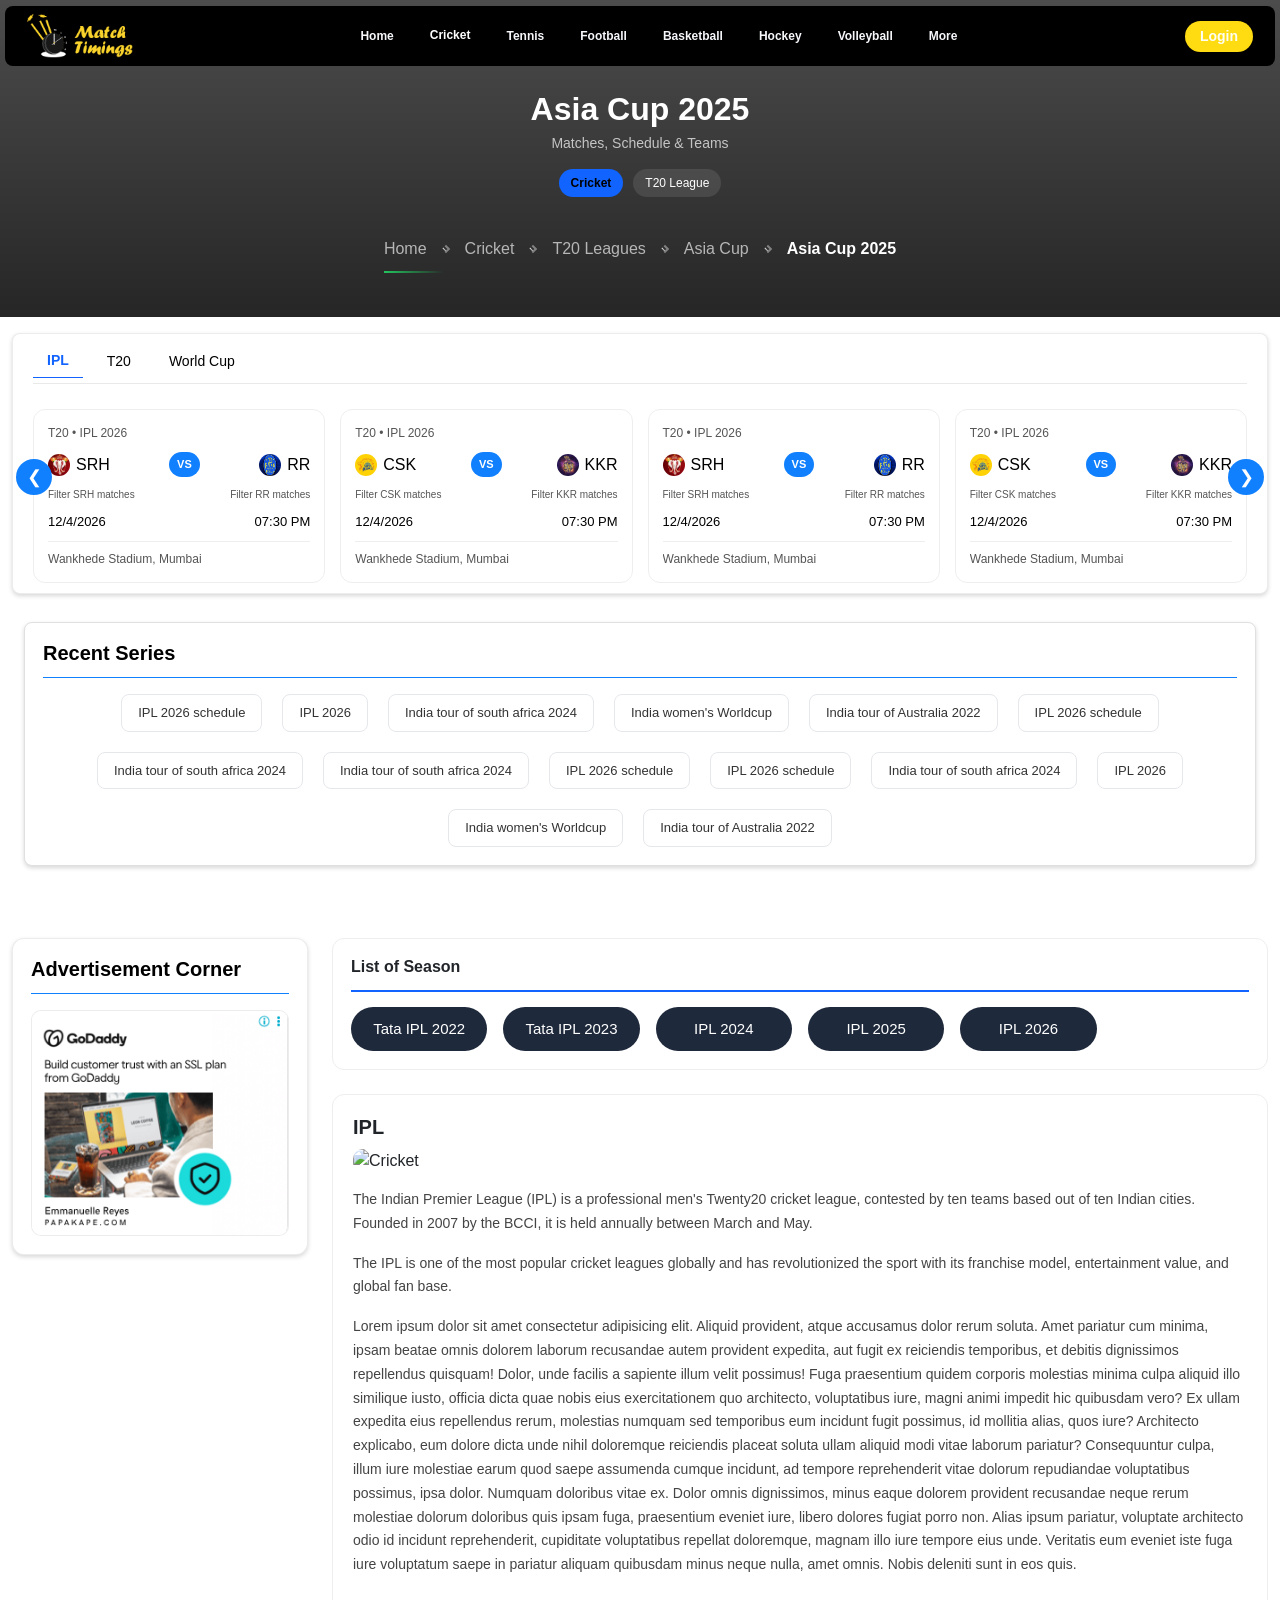
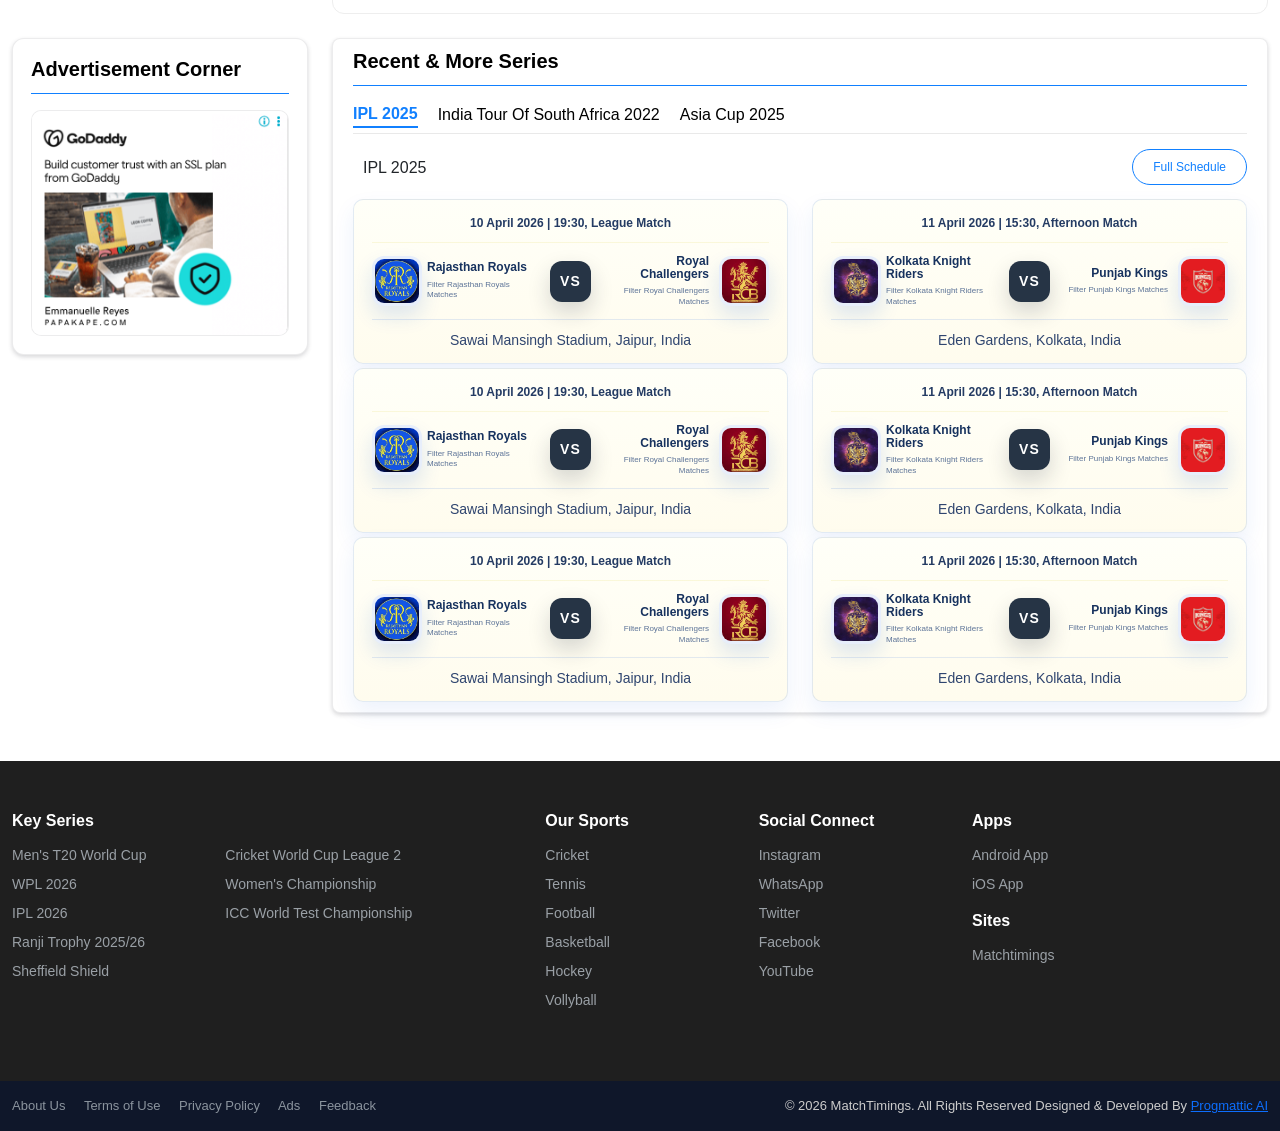
==== commit a0b70a6b: "ui fix" ====
--- a/details.html
+++ b/details.html
@@ -1006,7 +1006,7 @@
 
                                 <!-- ================= IPL ================= -->
                                 <div class="mw2-content active" id="ipl2">
-                                    <div class="row">
+                                    <div class="row gap-1">
                                         <div class="matchtabs-head">
                                             <h3>IPL 2025</h3>
                                             <a class="main-btn">
--- a/style/style.css
+++ b/style/style.css
@@ -2039,11 +2039,9 @@
 }
 .heromain .showcase-card .showcase-head{
 margin-bottom: 0;
-/* padding-bottom: 0; */
-}
-
-
-/* Pill buttons */
+}
+
+
 .recent-story a {
     display: inline-block;
     padding: 8px 16px;
@@ -2143,4 +2141,172 @@
 .teams::-webkit-scrollbar-thumb {
     background: #ddd;
     border-radius: 10px;
-}+}
+        /* Card */
+        .login-card {
+            background: #fff;
+            border-radius: 12px;
+            padding: 30px 25px;
+            box-shadow: 0 2px 4px 0 rgba(0, 0, 0, 0.1);
+            text-align: center;
+        }
+
+        /* Logo */
+        .logo {
+            font-size: 26px;
+            font-weight: bold;
+            color: #e53935;
+            margin-bottom: 10px;
+            display: grid;
+            justify-content: center;
+        }
+
+        /* Title */
+        .title {
+            font-size: 18px;
+            font-weight: 600;
+            margin-bottom: 20px;
+        }
+
+        /* Input */
+        .input-box {
+            width: 100%;
+            padding: 12px;
+            margin-bottom: 12px;
+            border-radius: 6px;
+            border: 1px solid #ccc;
+            font-size: 14px;
+            outline: none;
+        }
+
+        /* Button */
+        .login-btn {
+            width: 100%;
+            background: var(--accent);
+            color: white;
+            padding: 12px;
+            border-radius: 25px;
+            border: none;
+            font-size: 15px;
+            font-weight: 600;
+            cursor: pointer;
+            margin-top: 10px;
+        }
+
+        /* Links */
+        .links {
+            display: flex;
+            justify-content: space-between;
+            font-size: 13px;
+            margin-top: 10px;
+        }
+
+        .links a {
+            text-decoration: none;
+            color: var(--accent);
+        }
+
+        /* OR Divider */
+        .divider {
+            margin: 20px 0;
+            position: relative;
+            font-size: 13px;
+            color: #999;
+        }
+
+        .divider::before,
+        .divider::after {
+            content: "";
+            position: absolute;
+            width: 40%;
+            height: 1px;
+            background: #ddd;
+            top: 50%;
+        }
+
+        .divider::before {
+            left: 0;
+        }
+
+        .divider::after {
+            right: 0;
+        }
+
+        /* Social Buttons */
+        .social-btn {
+            width: 100%;
+            border: 1px solid #ccc;
+            padding: 10px;
+            border-radius: 25px;
+            margin-bottom: 10px;
+            font-size: 14px;
+            cursor: pointer;
+            background: #fff;
+            display: flex;
+            align-items: center;
+            justify-content: center;
+            gap: 10px;
+        }
+
+        /* Footer text */
+        .footer-text {
+            font-size: 11px;
+            color: #777;
+            margin-top: 15px;
+        }
+
+        .password-wrapper {
+            position: relative;
+        }
+
+        .password-wrapper input {
+            padding-right: 40px;
+        }
+
+        .eye-icon {
+            position: absolute;
+            right: 12px;
+            top: 40%;
+            transform: translateY(-50%);
+            cursor: pointer;
+            color: #777;
+            font-size: 14px;
+        }
+
+        .terms-wrapper {
+            display: flex;
+            align-items: flex-start;
+            gap: 8px;
+            font-size: 12px;
+            color: #777;
+            margin-top: 15px;
+        }
+
+        .terms-wrapper input {
+            width: 16px;
+            height: 16px;
+            cursor: pointer;
+            margin-top: 2px;
+        }
+
+        .terms-wrapper label {
+            line-height: 1.4;
+            cursor: pointer;
+            text-align: left;
+        }
+
+        .terms-wrapper a {
+            color: var(--accent);
+            text-decoration: underline;
+        }
+
+        .terms-wrapper a:hover {
+            color: var(--accent);
+        }
+
+        /* Responsive */
+        @media(max-width: 400px) {
+            .login-card {
+                width: 90%;
+            }
+        }
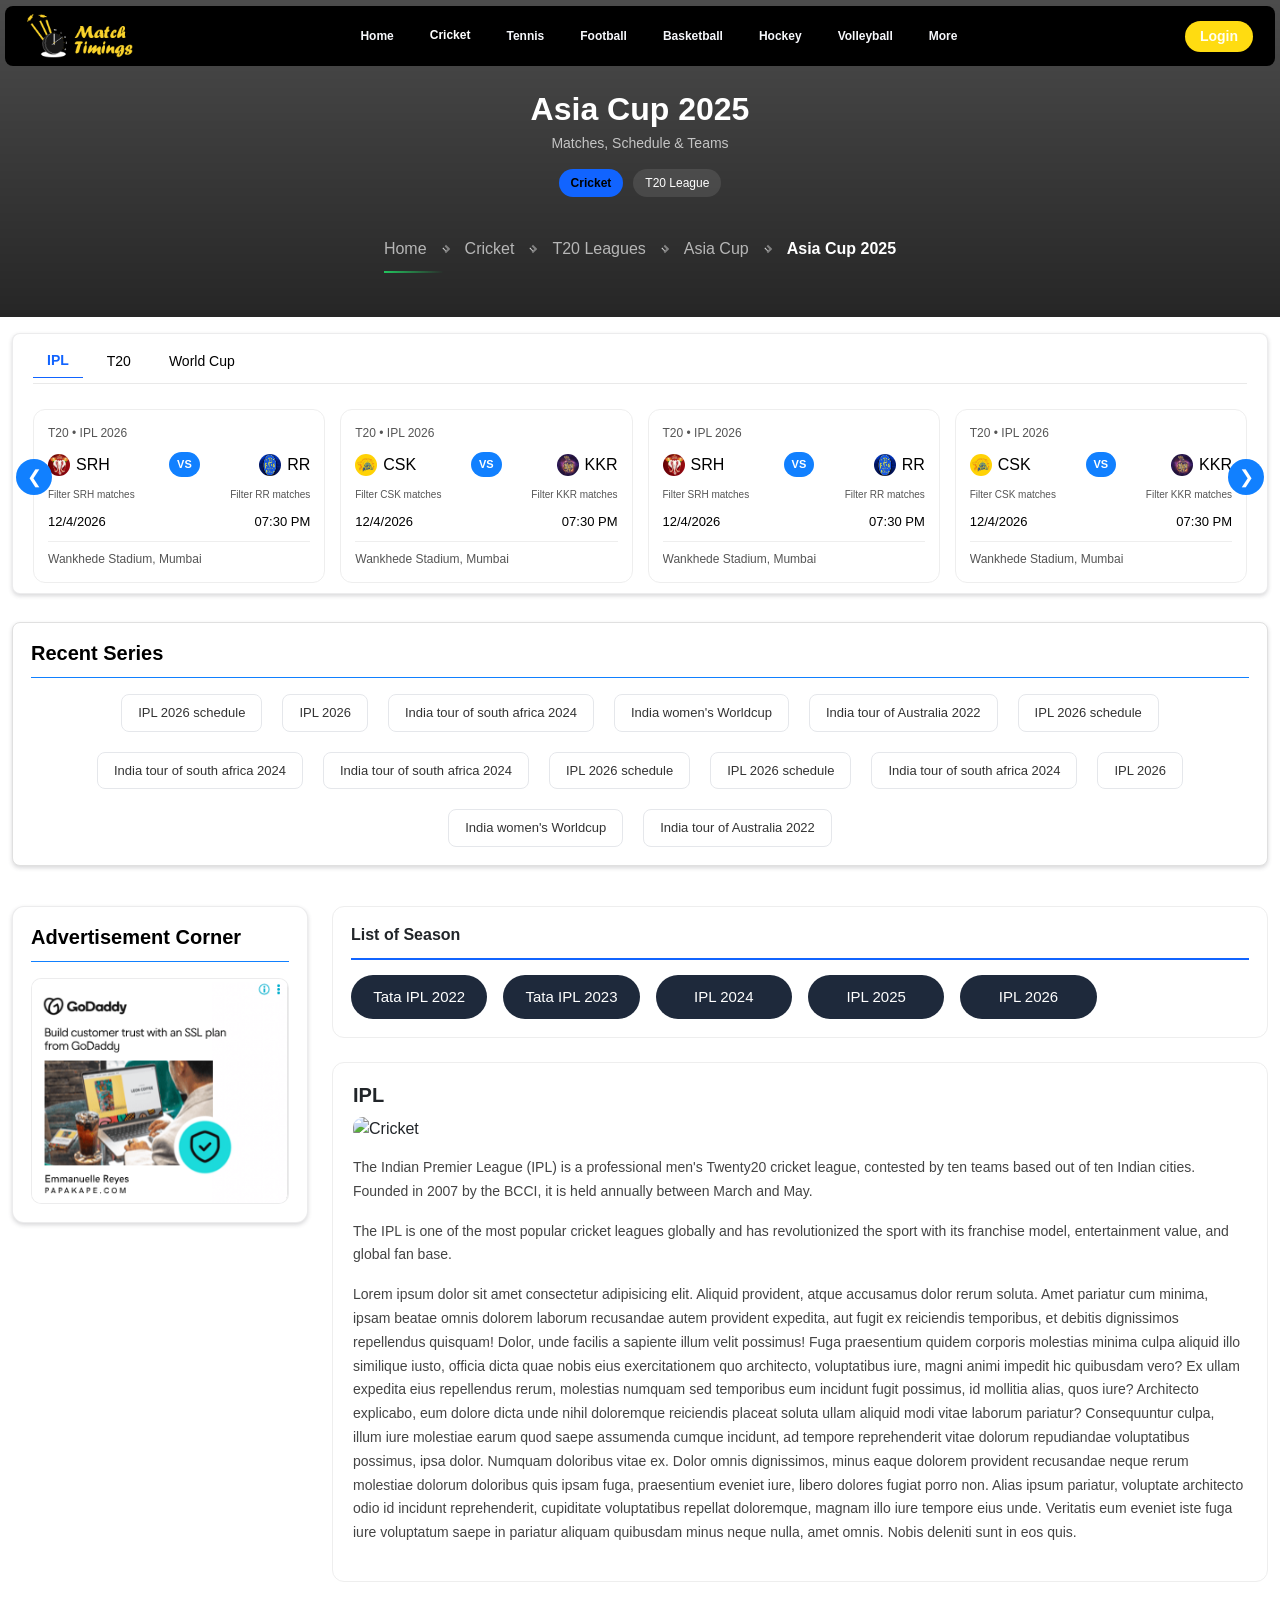
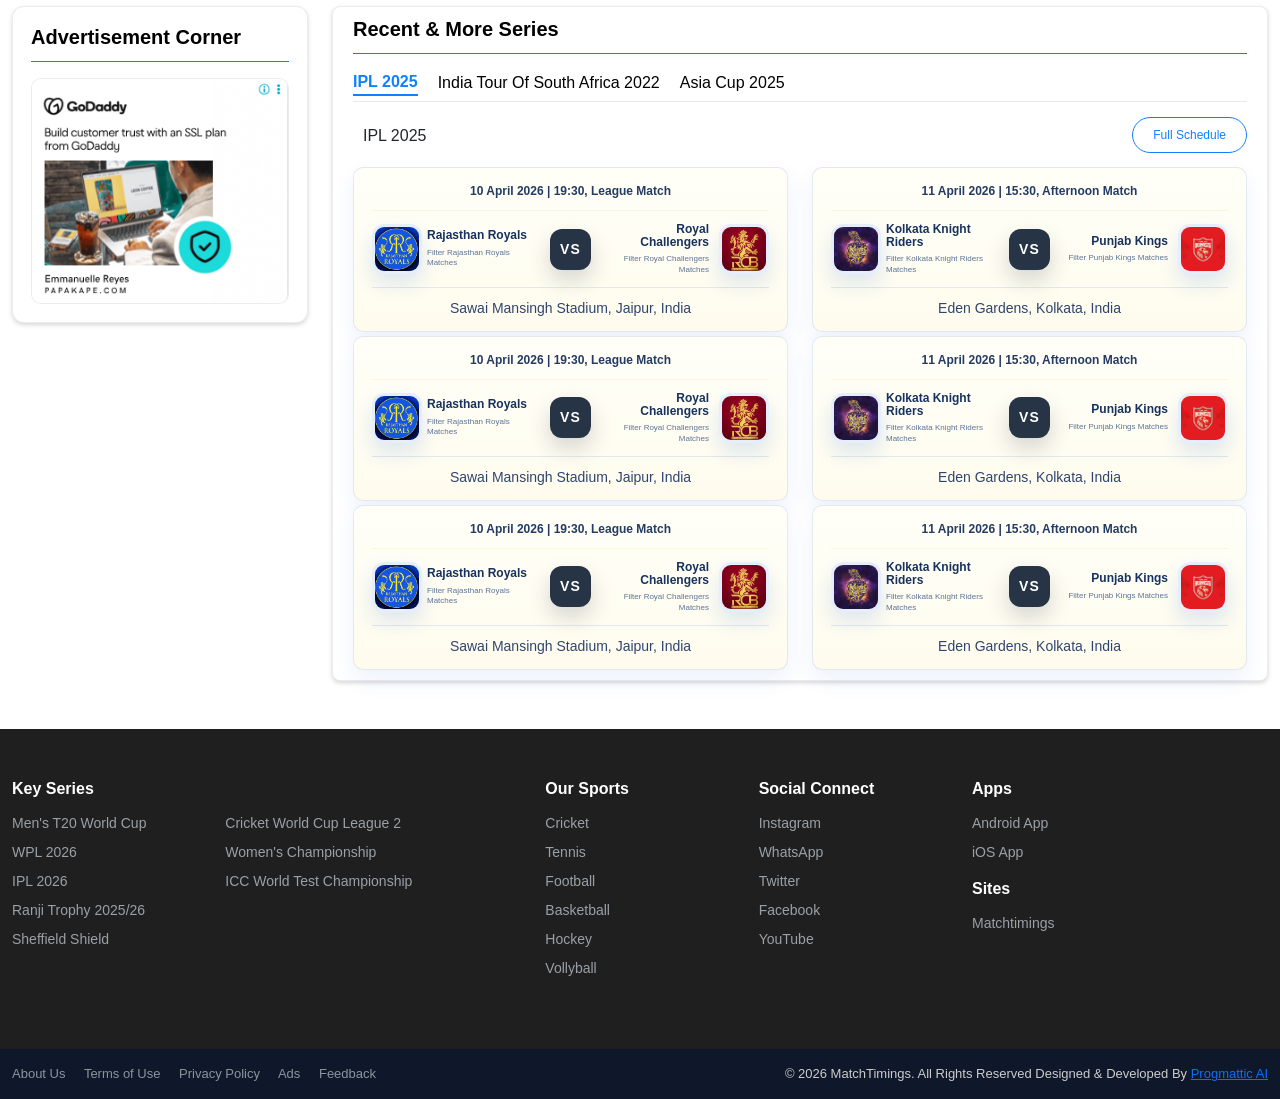
==== commit 80307447: "ui fix" ====
--- a/details.html
+++ b/details.html
@@ -822,8 +822,7 @@
 
                 <div class="row g-4 align-items-start">
                     <div class="col-12">
-                        <section class="recent-stories mb-5">
-                            <div class="container">
+                        <section class="recent-stories mb-3">
                                 <div class="row">
                                     <div class="col-12">
                                         <div class="showcase-card recent-series-card h-100">
@@ -878,7 +877,6 @@
                                         </div>
                                     </div>
                                 </div>
-                            </div>
                         </section>
                     </div>
                     <div class="col-12 col-md-3">
@@ -895,7 +893,7 @@
 
                     <div class="col-12 col-md-9">
 
-                      
+
                         <div class="season-box">
 
                             <div class="season-header">
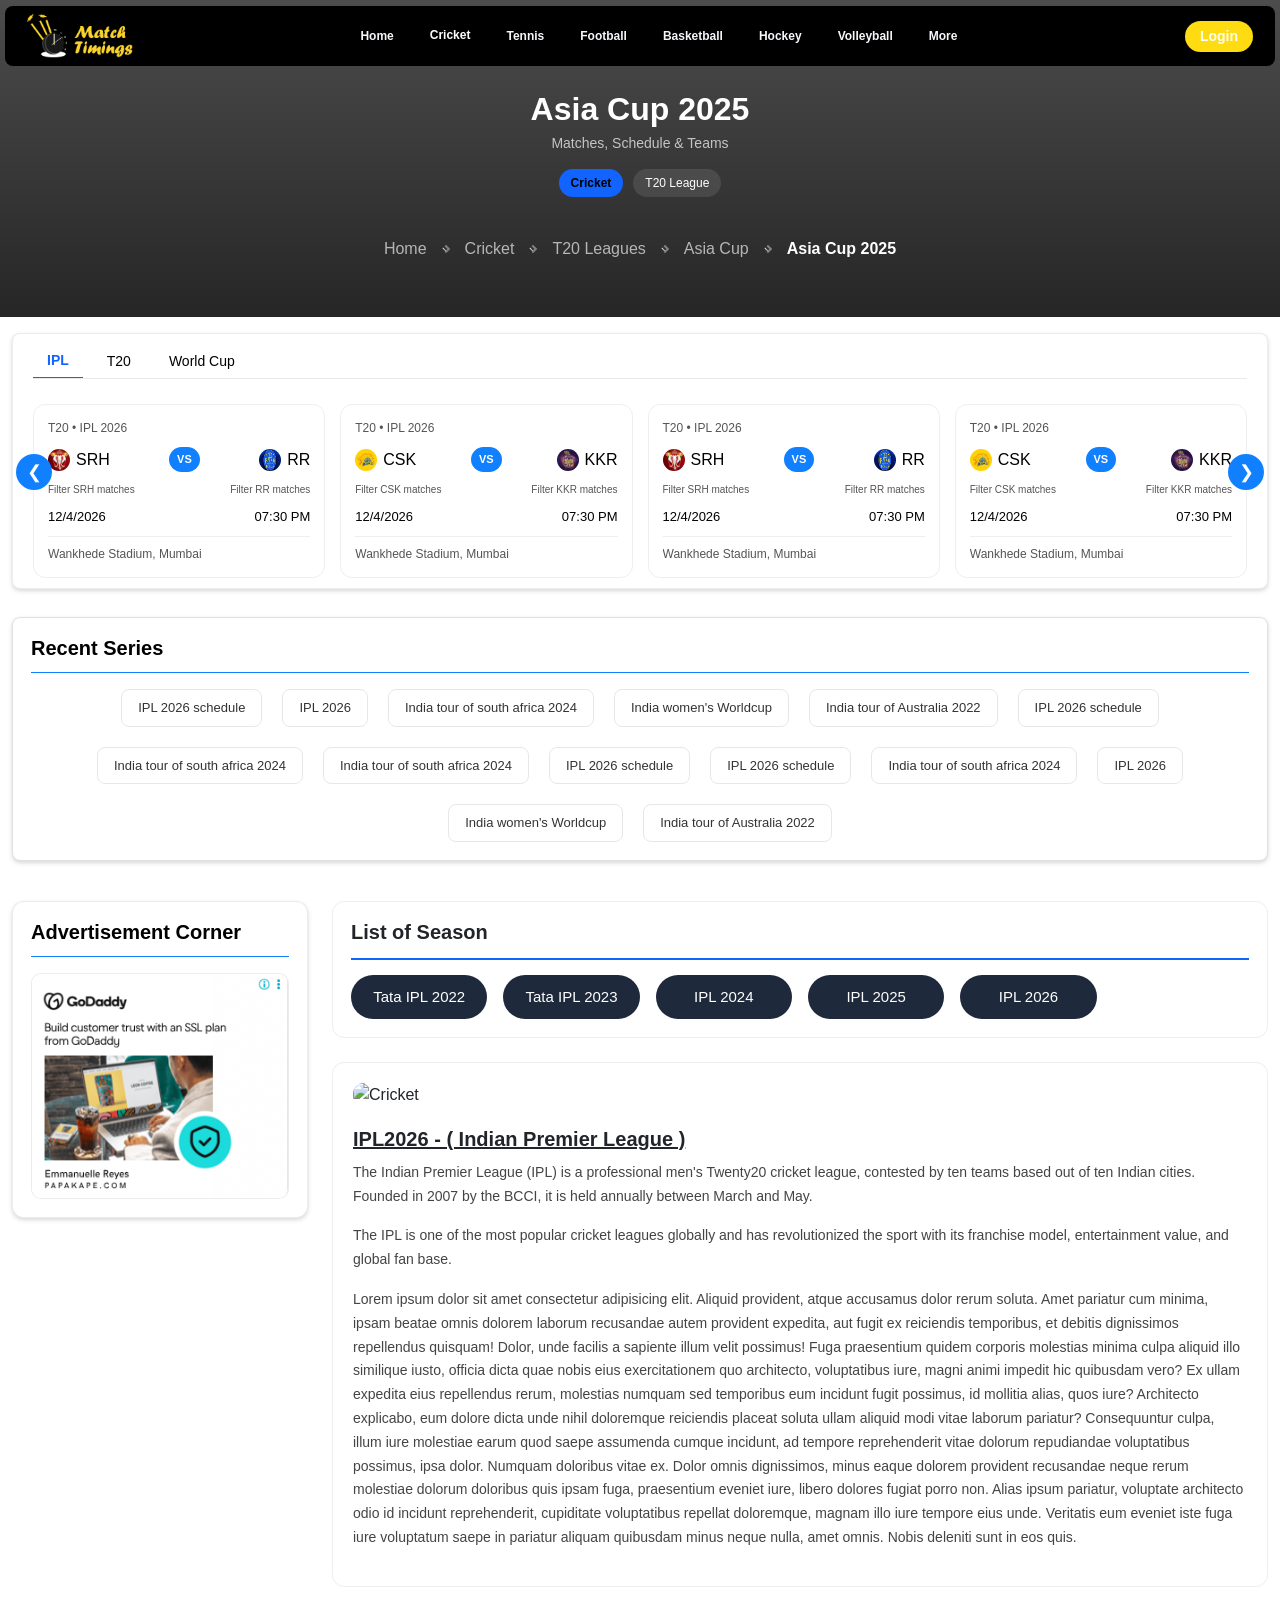
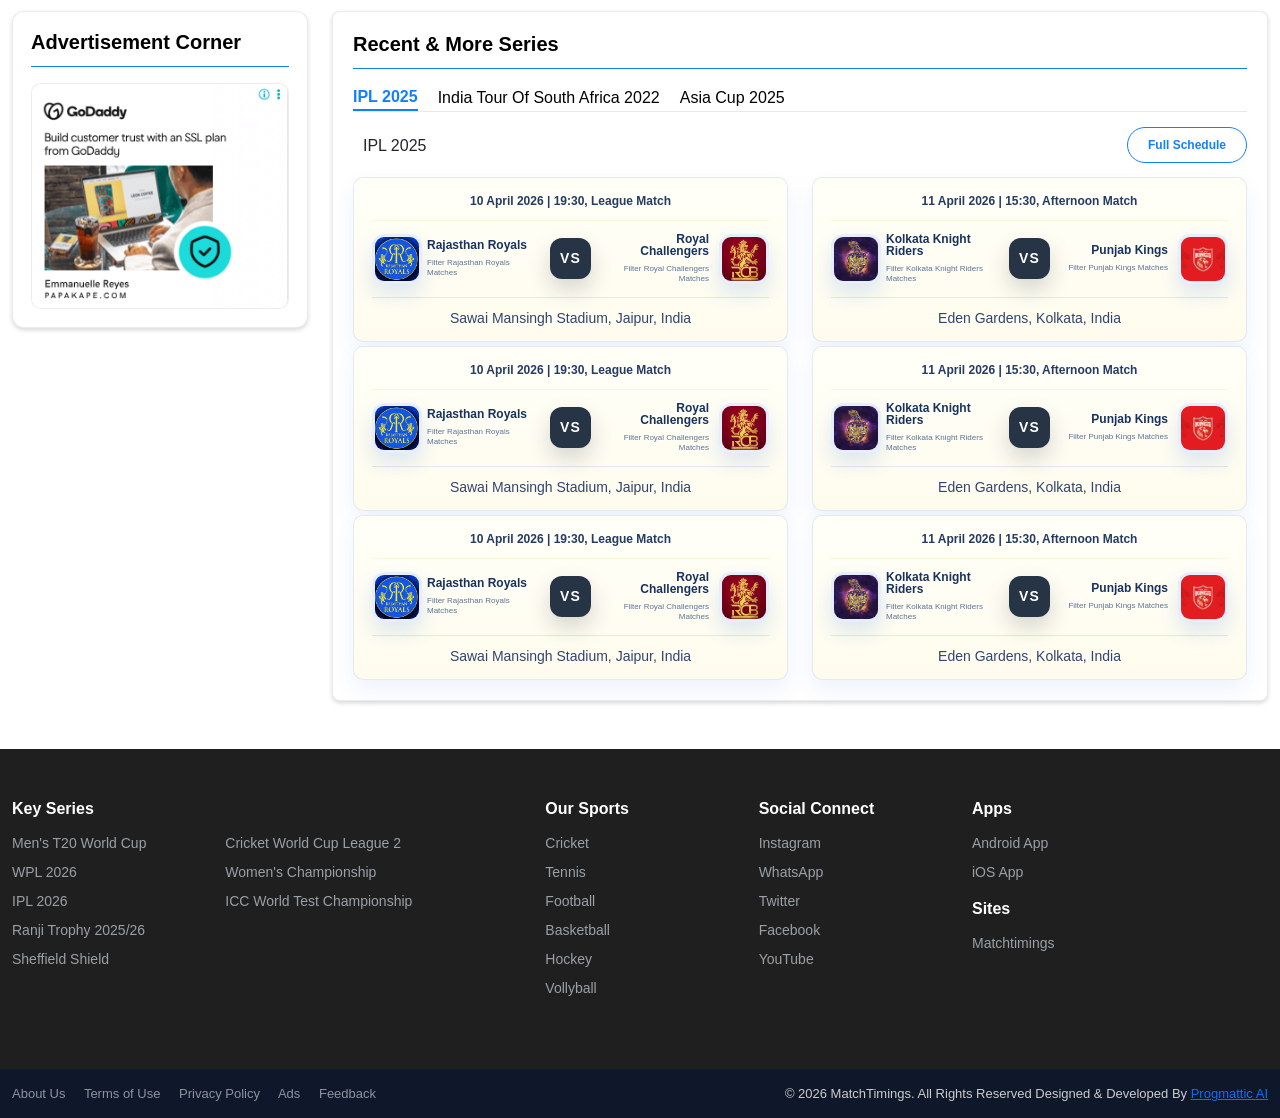
==== commit 617196dd: "heading fix and ui changes" ====
--- a/details.html
+++ b/details.html
@@ -936,13 +936,13 @@
                         </div>
 
                         <div class="season-content mt-4">
-                            <h4 class="content-title">IPL</h4>
-
+                            
                             <div class="season-image">
                                 <img src="https://images.unsplash.com/photo-1540747913346-19e32dc3e97e?q=80&w=1600"
-                                    alt="Cricket">
+                                alt="Cricket">
                             </div>
-
+                            
+                            <h4 class="content-title">IPL2026 - ( Indian Premier League )</h4>
 
                             <p>
                                 The Indian Premier League (IPL) is a professional men's Twenty20 cricket league,
--- a/style/style.css
+++ b/style/style.css
@@ -669,6 +669,20 @@
   /* font-family: Georgia, "Times New Roman", serif; */
   color: #0c1c36;
 }
+.showcase-head-2 {
+  display: flex;
+  align-items: center;
+  justify-content: space-between;
+  gap: 20px;
+  /* border-bottom: 2px solid rgba(213, 194, 21, 0.479); */
+}
+
+.showcase-head-2 h3 {
+  margin: 0;
+  font-size: 20px;
+  font-weight: 700;
+  color: #0c1c36;
+}
 
 .ad-showcase-card .ad-panel {
   border-radius: 10px;
@@ -1373,8 +1387,12 @@
   width:100%;
 }
 }
+.text-deco:hover{
+  text-decoration: underline;
+
+}
 .match-widget-2 {
-  padding: 10px 20px;
+  padding: 20px 20px;
   border-radius: 8px;
   border: 1px solid rgba(16, 19, 26, 0.08);
 
@@ -1413,7 +1431,7 @@
    display: flex;
   gap: 20px;
   margin-bottom: 0px;
-    padding-bottom: 5px;
+    /* padding-bottom: 5px; */
     border-bottom: 1px solid #e9e9e9;
     overflow-x: scroll;
     scrollbar-width: none;        /* Firefox */
@@ -1433,7 +1451,7 @@
   display: flex;
   gap: 20px;
   margin-bottom: 0px;
-    padding-bottom: 5px;
+    /* padding-bottom: 5px; */
     border-bottom: 1px solid #e9e9e9;
 }
 
@@ -1767,7 +1785,7 @@
 /* Button */
 .news-btn-wrap2 {
   text-align: center;
-  margin-top: 20px;
+  /* margin-top: 20px; */
 }
 
 .news-btn-wrap2 a:hover{
@@ -1777,6 +1795,7 @@
 }
 
 .news-btn-wrap2 a {
+  font-weight: 600;
   padding: 8px 20px;
   border-radius: 20px;
   border: 1px solid var(--themeprimarycolor);
@@ -1792,6 +1811,7 @@
 .main-btn{
    padding: 8px 20px;
   border-radius: 20px;
+  font-weight: 600 !important;
   border: 1px solid var(--themeprimarycolor);
   color: var(--themeprimarycolor) !important;
   text-decoration: none;
@@ -2078,10 +2098,19 @@
   gap:20px;
 }
 .showcase-head h1{
-  font-size: 22px;
-  margin-bottom: 0;
-}
-
+      margin: 0;
+    font-size: 1.25rem;
+    font-weight: 700;
+    color: #000;
+}
+
+.matchtab-head{
+      margin: 0;
+    font-size: 1.25rem;
+    font-weight: 700;
+    color: #000;
+    text-decoration: underline;
+}
 /* Teams container */
 .teams {
     display: flex;
--- a/style/details.css
+++ b/style/details.css
@@ -65,7 +65,7 @@
     bottom: -4px;
     width: 0%;
     height: 2px;
-    background: #22c55e;
+    background: #1164ff;
     transition: 0.3s ease;
 }
 
@@ -94,6 +94,7 @@
 
 .modern-breadcrumb::after {
     content: "";
+    display: none;
     position: absolute;
     bottom: -12px;
     left: 0;
@@ -256,7 +257,7 @@
 }
 
 .season-header h4 {
-    font-size: 16px;
+    font-size: 20px;
     font-weight: 600;
 }
 
@@ -286,8 +287,8 @@
 
 /* Hover effect */
 .season-card:hover {
-    transform: translateY(-4px);
-    background: linear-gradient(135deg, #1164ff, #ffdc11);
+    transform: translateY(-1px);
+    background: linear-gradient(135deg, #1164ff, #11bcffc4);
     color: #000;
 }
 
@@ -311,8 +312,10 @@
 /* Title */
 .content-title {
     font-size: 20px;
+    text-decoration: underline;
     font-weight: 600;
     margin-bottom: 10px;
+    margin-top:20px ;
 }
 
 /* Text */
@@ -331,7 +334,7 @@
     display: flex;
     gap: 20px;
     margin-bottom: 15px;
-        padding-bottom: 5px;
+        /* padding-bottom: 5px; */
     border-bottom: 1px solid #e9e9e9;
     overflow-x: scroll;
     scrollbar-width: none;
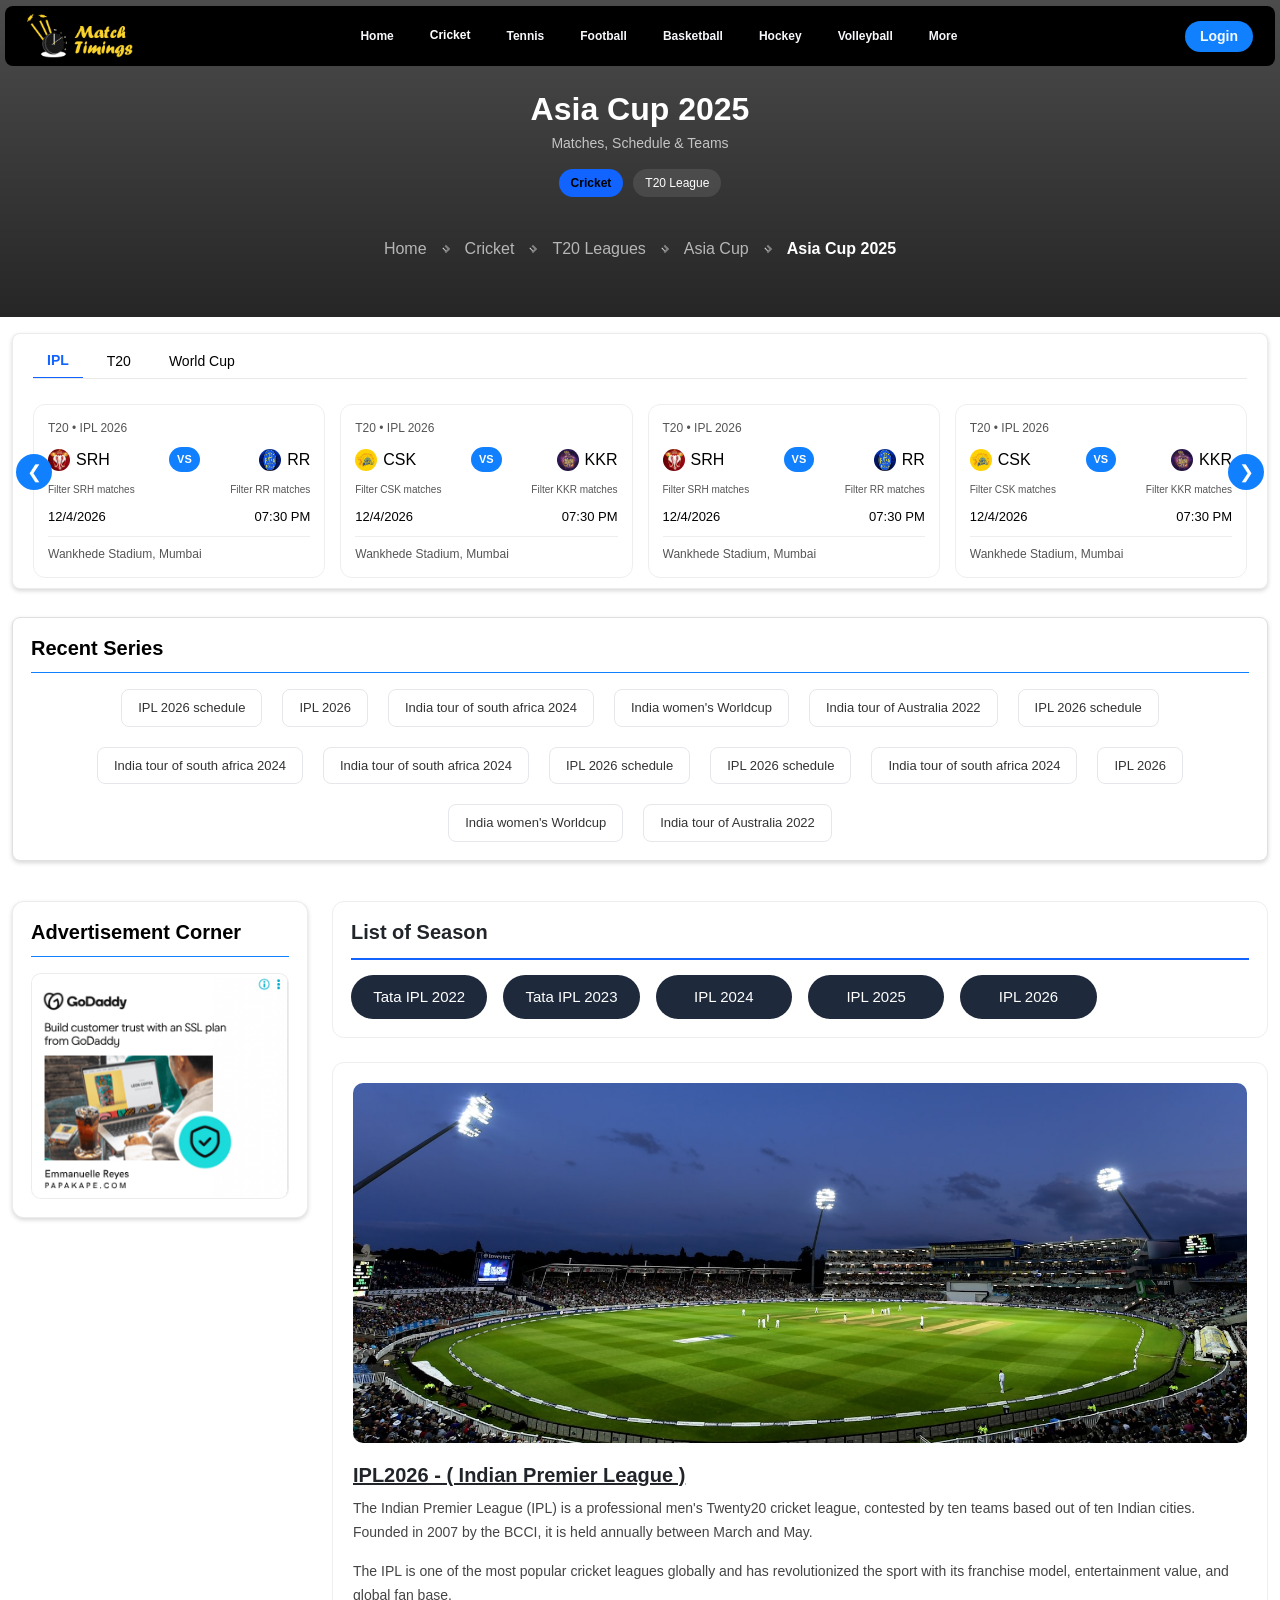
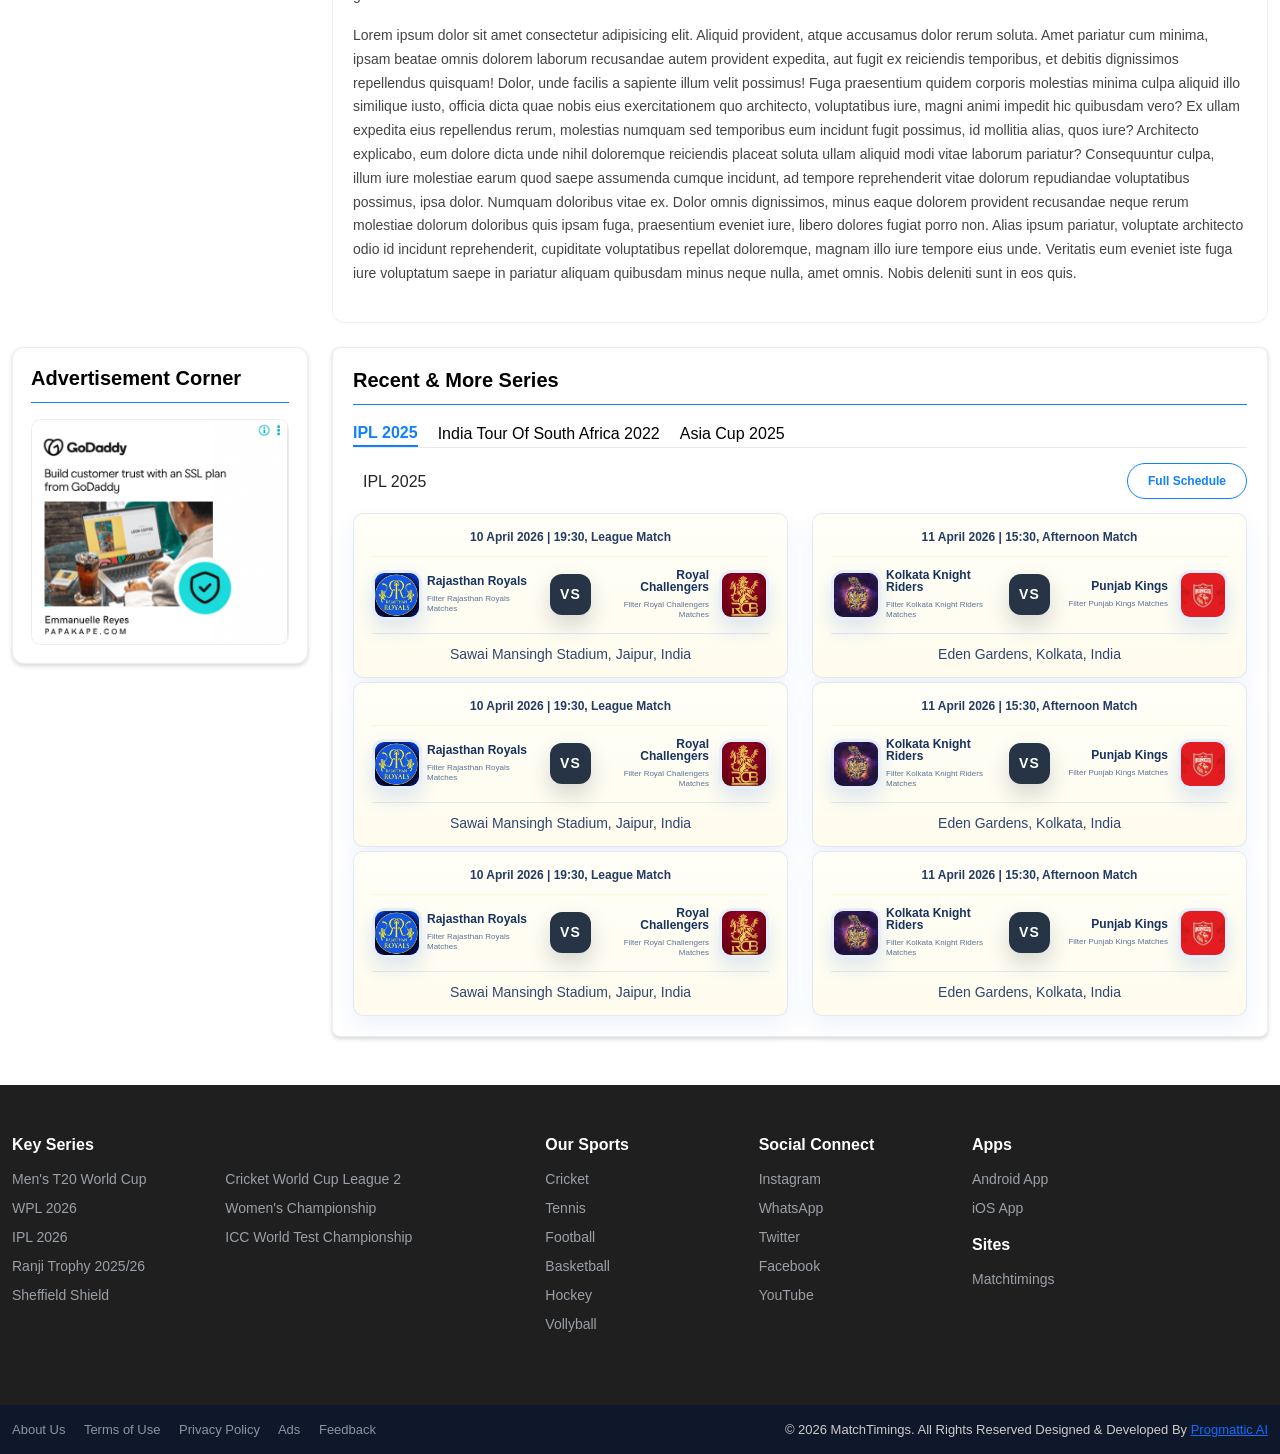
==== commit 4c669386: "added image on login" ====
--- a/details.html
+++ b/details.html
@@ -938,7 +938,7 @@
                         <div class="season-content mt-4">
                             
                             <div class="season-image">
-                                <img src="https://images.unsplash.com/photo-1540747913346-19e32dc3e97e?q=80&w=1600"
+                                <img src="./assets/bg-upper.jfif"
                                 alt="Cricket">
                             </div>
                             
--- a/style/style.css
+++ b/style/style.css
@@ -162,7 +162,7 @@
   color: rgba(255, 255, 255, 0.95);
   padding: 5px 15px;
   text-decoration: none !important;
-    background:#ffdc11;
+    background:var(--accent);
     border-radius: 100vmax;
     font-size: .875rem;
     font-weight: 600;
@@ -475,11 +475,10 @@
 
 .hero-slider {
   position: relative;
-  min-height: 520px;
+  min-height: 475px;
   padding: 18px;
   border-radius: var(--radius-xl);
   background: #fff;
-    /* background: linear-gradient(160deg, rgba(21, 91, 213, 0.12), rgba(255, 255, 255, 0.86)); */
   border: 1px solid rgba(16, 19, 26, 0.08);
   box-shadow: var(--shadow);
   overflow: hidden;
@@ -487,7 +486,7 @@
 
 .slider-track {
   position: relative;
-  min-height: 430px;
+  min-height: 350px;
 }
 
 .slide {
@@ -505,7 +504,7 @@
 
 .slide img {
   width: 100%;
-  height: 430px;
+  height: 350px;
   object-fit: cover;
   border-radius: 24px;
 }
@@ -2338,4 +2337,14 @@
             .login-card {
                 width: 90%;
             }
+        }
+
+        .login-head{
+           background-image: 
+    linear-gradient(rgba(0, 0, 0, 0.5), rgba(0, 0, 0, 0.5)), 
+    url(../assets/stadium.jpg);
+          background-position: center;
+          background-repeat: no-repeat;
+          background-size: cover;
+          min-height: 100vh;
         }
